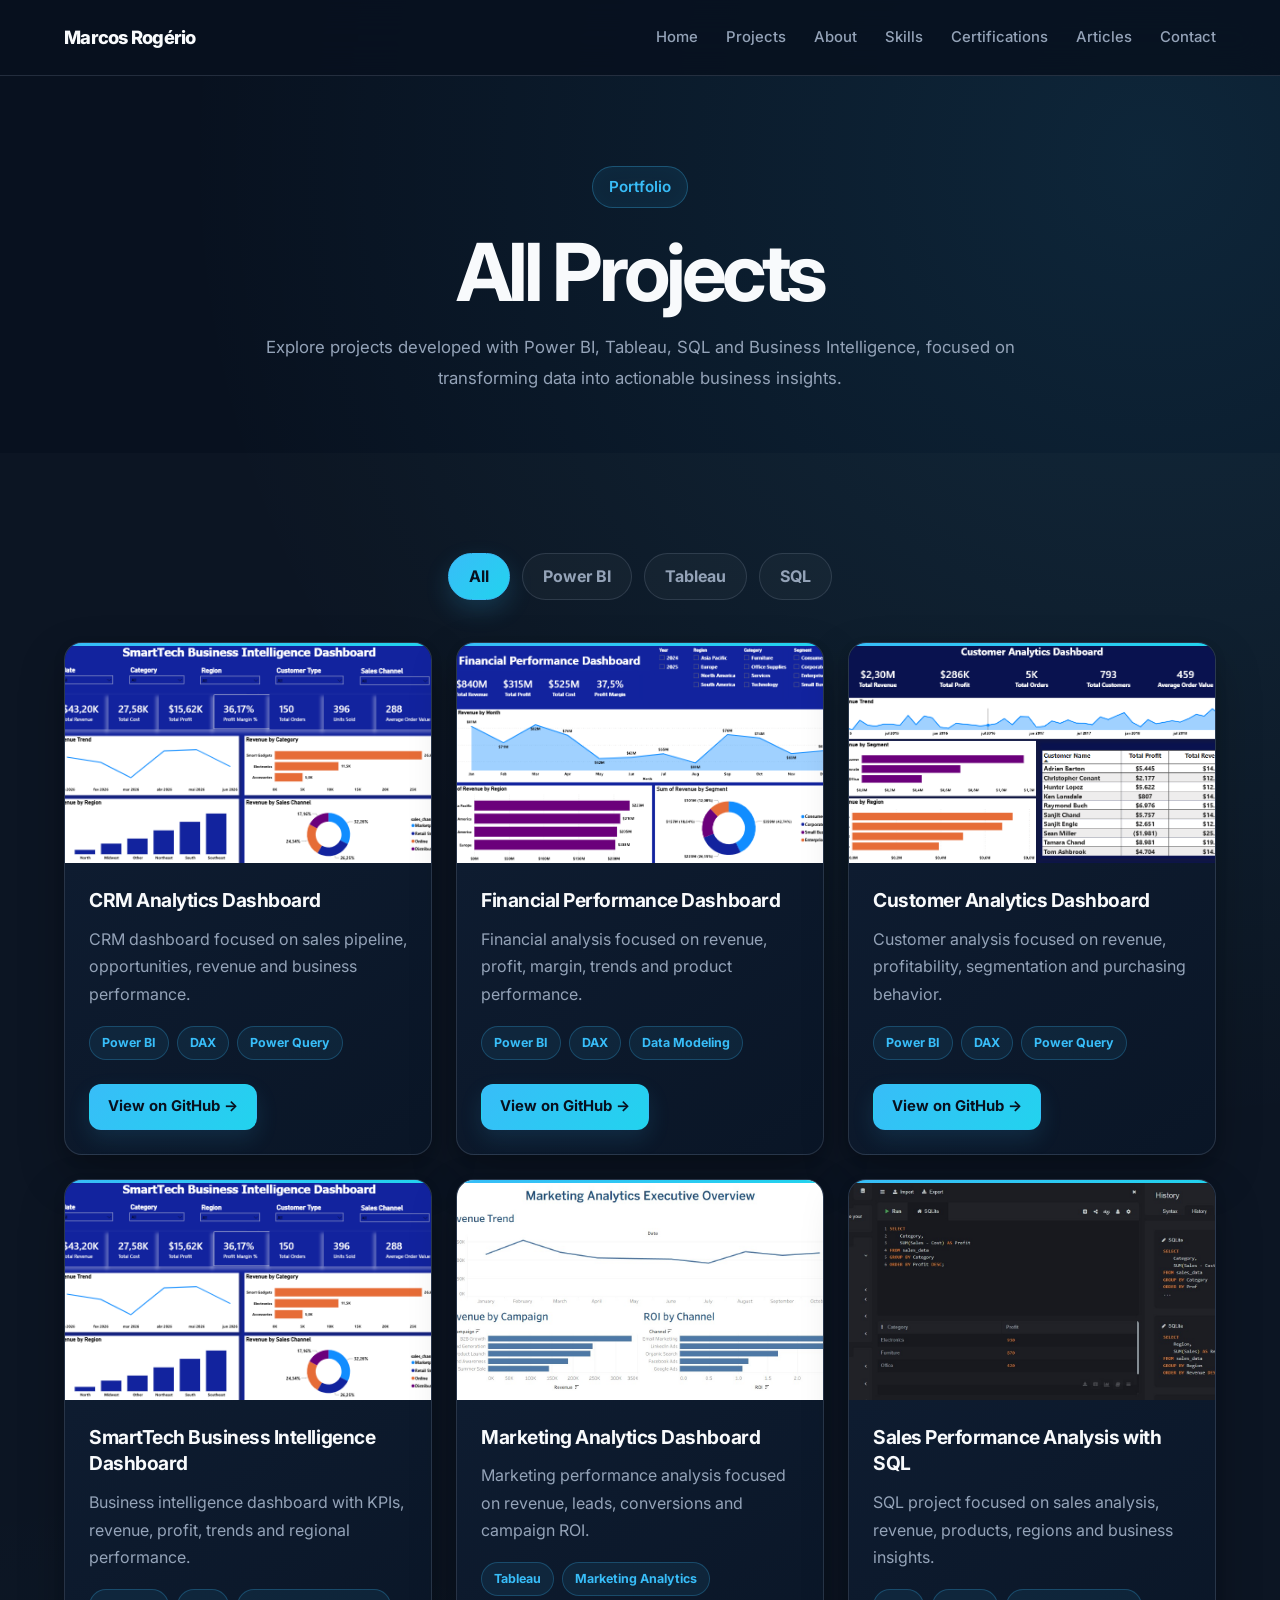
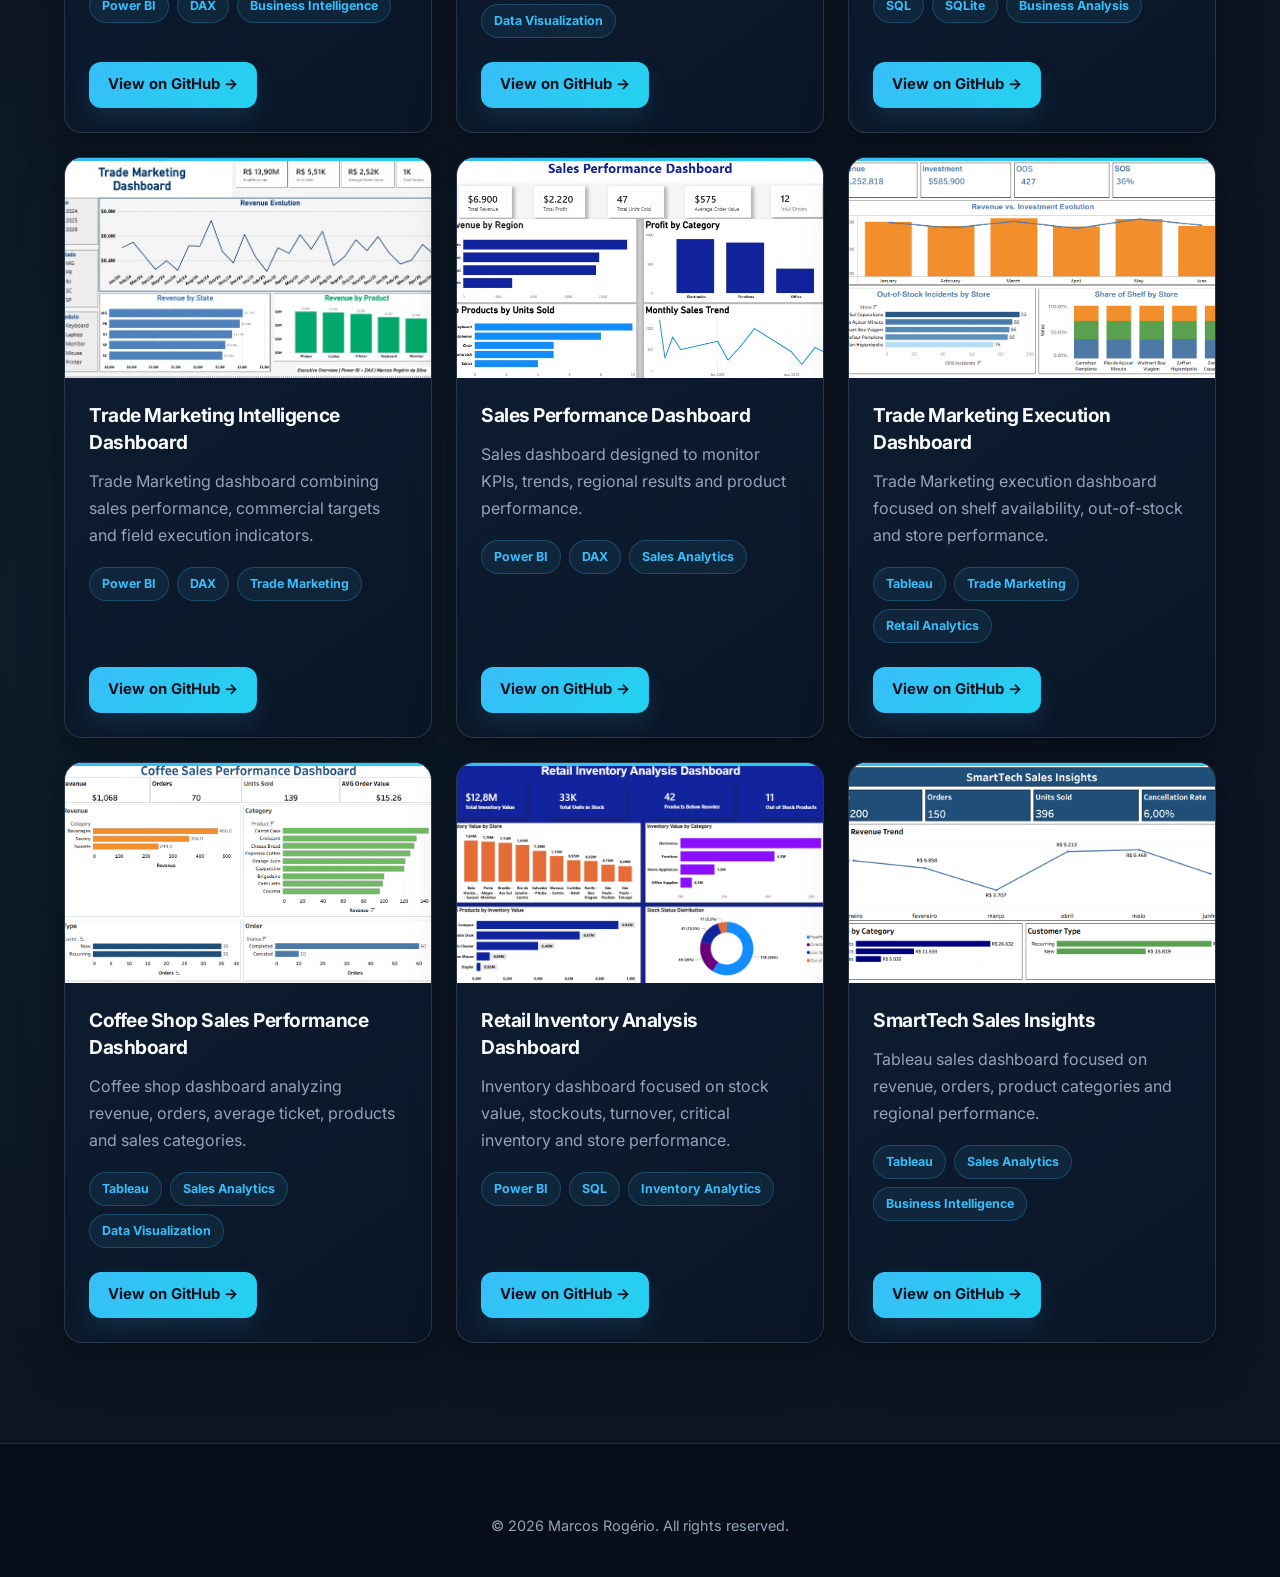
==== projects.html @ d287474d "Finalize portfolio version 1.0" ====
<!doctype html>
<html lang="en">
  <head>
    <meta charset="UTF-8" />

    <meta name="viewport" content="width=device-width, initial-scale=1.0" />

    <meta
      name="description"
      content="Explore Marcos Rogério's portfolio projects in Power BI, Tableau, SQL and Business Intelligence."
    />

    <title>Projects | Marcos Rogério</title>

    <link rel="stylesheet" href="assets/css/style.css" />
  </head>

  <body>
    <!-- Header -->
    <header class="header">
      <div class="container navbar">
        <a href="index.html" class="logo">Marcos Rogério</a>

        <nav class="nav-menu">
          <a href="index.html">Home</a>
          <a href="projects.html">Projects</a>
          <a href="index.html#about">About</a>
          <a href="index.html#skills">Skills</a>
          <a href="index.html#certifications">Certifications</a>
          <a href="index.html#articles">Articles</a>
          <a href="index.html#contact">Contact</a>
        </nav>
      </div>
    </header>

    <main>
      <!-- Projects Hero -->
      <section class="section projects-page-hero">
        <div class="container">
          <span class="hero-tag">Portfolio</span>

          <h1>All Projects</h1>

          <p>
            Explore projects developed with Power BI, Tableau, SQL and Business
            Intelligence, focused on transforming data into actionable business
            insights.
          </p>
        </div>
      </section>

      <!-- Projects Section -->
      <section class="section">
        <div class="container">
          <div class="project-filters">
            <button class="filter-button active" data-filter="all">All</button>

            <button class="filter-button" data-filter="Power BI">
              Power BI
            </button>

            <button class="filter-button" data-filter="Tableau">Tableau</button>

            <button class="filter-button" data-filter="SQL">SQL</button>
          </div>

          <div class="projects-grid" id="all-projects"></div>
        </div>
      </section>
    </main>

    <!-- Footer -->
    <footer class="footer">
      <div class="container">
        <p>© 2026 Marcos Rogério. All rights reserved.</p>
      </div>
    </footer>

    <script src="assets/js/projects.js"></script>
    <script src="assets/js/all-projects.js"></script>
  </body>
</html>
---- assets/css/style.css ----
/* ==================================================
   GOOGLE FONT
================================================== */

@import url("https://fonts.googleapis.com/css2?family=Inter:wght@400;500;600;700;800&display=swap");

/* ==================================================
   VARIABLES
================================================== */

:root {
  --background: #08111f;
  --background-soft: #0b1728;
  --background-light: #0d1a2d;
  --card-background: #101f35;

  --primary: #38bdf8;
  --primary-dark: #0284c7;
  --secondary: #22d3ee;
  --substack: #ff6719;

  --text-primary: #f8fafc;
  --text-secondary: #94a3b8;
  --text-muted: #64748b;

  --border: rgba(148, 163, 184, 0.2);
  --border-highlight: rgba(56, 189, 248, 0.55);

  --shadow: 0 20px 45px rgba(0, 0, 0, 0.25), 0 4px 12px rgba(0, 0, 0, 0.12);

  --shadow-hover:
    0 28px 60px rgba(0, 0, 0, 0.34), 0 0 30px rgba(56, 189, 248, 0.08);

  --container-width: 1180px;
  --project-container-width: 1280px;
  --header-height: 76px;

  --radius-small: 8px;
  --radius-medium: 12px;
  --radius-large: 18px;
  --radius-extra-large: 24px;

  --transition-fast: 0.2s ease;
  --transition-normal: 0.3s ease;
  --transition-slow: 0.45s ease;
}

/* ==================================================
   RESET
================================================== */

* {
  margin: 0;
  padding: 0;
  box-sizing: border-box;
}

html {
  scroll-behavior: smooth;
  scroll-padding-top: var(--header-height);
}

body {
  min-height: 100vh;

  color: var(--text-primary);

  background:
    radial-gradient(
      circle at 90% 5%,
      rgba(56, 189, 248, 0.12),
      transparent 30%
    ),
    radial-gradient(
      circle at 10% 70%,
      rgba(34, 211, 238, 0.04),
      transparent 30%
    ),
    var(--background);

  font-family: "Inter", sans-serif;
  line-height: 1.6;

  overflow-x: hidden;
}

img {
  display: block;
  max-width: 100%;
}

a {
  color: inherit;
  text-decoration: none;
}

ul {
  list-style: none;
}

button,
input,
textarea {
  font: inherit;
}

button {
  border: 0;
}

::selection {
  color: #04111f;
  background: var(--primary);
}

/* ==================================================
   ACCESSIBILITY
================================================== */

a:focus-visible,
button:focus-visible {
  outline: 3px solid var(--primary);
  outline-offset: 4px;
}

/* ==================================================
   GENERAL
================================================== */

.container {
  width: min(90%, var(--container-width));
  margin: 0 auto;
}

.section {
  position: relative;
  padding: 100px 0;
}

.section:nth-of-type(even) {
  background: rgba(255, 255, 255, 0.015);
}

.section h2 {
  margin-bottom: 18px;

  font-size: clamp(2rem, 4vw, 2.8rem);
  letter-spacing: -0.035em;
  line-height: 1.2;
}

.section > .container > p {
  max-width: 760px;

  color: var(--text-secondary);

  font-size: 1.05rem;
}

.section h2::after {
  display: block;

  width: 70px;
  height: 4px;

  margin-top: 14px;

  border-radius: 999px;

  background: linear-gradient(90deg, var(--primary), var(--secondary));

  content: "";
}

.hero h2::after,
.project-detail-section h2::after,
.project-information-card h2::after,
.project-next-step h2::after {
  display: none;
}

/* ==================================================
   HEADER
================================================== */

.header {
  position: fixed;
  z-index: 1000;
  top: 0;
  right: 0;
  left: 0;

  height: var(--header-height);

  border-bottom: 1px solid var(--border);

  background: rgba(8, 17, 31, 0.86);

  backdrop-filter: blur(18px);
  -webkit-backdrop-filter: blur(18px);

  transition:
    border-color var(--transition-normal),
    background var(--transition-normal);
}

.navbar {
  display: flex;
  align-items: center;
  justify-content: space-between;

  height: 100%;
}

.logo {
  font-size: 1.15rem;
  font-weight: 800;
  letter-spacing: -0.04em;

  transition:
    color var(--transition-normal),
    transform var(--transition-normal);
}

.logo:hover {
  color: var(--primary);
  transform: translateY(-1px);
}

.nav-menu {
  display: flex;
  align-items: center;
  gap: 28px;
}

.nav-menu a {
  position: relative;

  color: var(--text-secondary);

  font-size: 0.93rem;
  font-weight: 500;

  transition: color var(--transition-normal);
}

.nav-menu a:hover {
  color: var(--text-primary);
}

.nav-menu a::after {
  position: absolute;
  right: 0;
  bottom: -8px;
  left: 0;

  width: 0;
  height: 2px;

  margin: auto;

  border-radius: 999px;

  background: linear-gradient(90deg, var(--primary), var(--secondary));

  content: "";

  transition: width var(--transition-normal);
}

.nav-menu a:hover::after {
  width: 100%;
}

/* ==================================================
   HERO
================================================== */

.hero {
  display: flex;
  align-items: center;

  min-height: 100vh;

  padding-top: calc(var(--header-height) + 60px);
}

.hero::before {
  position: absolute;
  top: 18%;
  left: 50%;

  width: 600px;
  height: 600px;

  border-radius: 50%;

  background: rgba(56, 189, 248, 0.035);

  content: "";

  filter: blur(80px);
  pointer-events: none;
  transform: translateX(-50%);
}

.hero-content {
  position: relative;
  z-index: 1;

  max-width: 900px;

  text-align: center;

  animation: hero-entry 0.8s ease both;
}

.hero-tag {
  display: inline-flex;
  align-items: center;
  justify-content: center;

  margin-bottom: 22px;
  padding: 8px 16px;

  border: 1px solid rgba(56, 189, 248, 0.3);
  border-radius: 999px;

  color: var(--primary);
  background: rgba(56, 189, 248, 0.08);

  font-size: 0.95rem;
  font-weight: 600;

  box-shadow: inset 0 0 20px rgba(56, 189, 248, 0.03);
}

.hero h1 {
  margin-bottom: 18px;

  font-size: clamp(3rem, 8vw, 6rem);
  font-weight: 800;
  letter-spacing: -0.065em;
  line-height: 1;
}

.hero h2 {
  max-width: 900px;
  margin: 0 auto 22px;

  color: var(--text-secondary);

  font-size: clamp(1.35rem, 3vw, 2.2rem);
  font-weight: 600;
  line-height: 1.35;
}

.hero h2 span {
  color: var(--text-primary);

  background: linear-gradient(90deg, var(--primary), var(--secondary));
  background-clip: text;

  -webkit-background-clip: text;
  -webkit-text-fill-color: transparent;
}

.hero p {
  max-width: 720px;
  margin: 0 auto;

  color: var(--text-secondary);

  font-size: 1.08rem;
}

.hero-buttons {
  display: flex;
  justify-content: center;
  gap: 16px;

  margin-top: 34px;
}

/* ==================================================
   BUTTONS
================================================== */

.btn-primary,
.btn-secondary,
.project-button {
  display: inline-flex;
  align-items: center;
  justify-content: center;

  min-height: 44px;

  border-radius: var(--radius-medium);

  font-size: 0.93rem;
  font-weight: 700;

  transition:
    color var(--transition-normal),
    background var(--transition-normal),
    border-color var(--transition-normal),
    box-shadow var(--transition-normal),
    transform var(--transition-normal);
}

.btn-primary,
.btn-secondary {
  min-width: 160px;
  padding: 14px 24px;
}

.btn-primary {
  border: 1px solid transparent;

  color: #04111f;

  background: linear-gradient(135deg, var(--primary), var(--secondary));

  box-shadow: 0 12px 30px rgba(56, 189, 248, 0.2);
}

.btn-primary:hover {
  transform: translateY(-3px);

  box-shadow:
    0 18px 40px rgba(56, 189, 248, 0.3),
    0 0 18px rgba(56, 189, 248, 0.08);
}

.btn-secondary {
  border: 1px solid var(--border);

  color: var(--text-primary);

  background: rgba(255, 255, 255, 0.03);
}

.btn-secondary:hover {
  border-color: var(--primary);

  color: var(--primary);

  background: rgba(56, 189, 248, 0.05);

  transform: translateY(-3px);
}

/* ==================================================
   ABOUT
================================================== */

#about .container {
  max-width: 950px;
}

#about p {
  max-width: 850px;
  margin-bottom: 18px;

  color: var(--text-secondary);

  font-size: 1.08rem;
  line-height: 1.8;
}

/* ==================================================
   GRIDS
================================================== */

.skills-grid,
.projects-grid,
.certifications-grid,
.articles-grid {
  display: grid;
  gap: 24px;

  margin-top: 42px;
}

.skills-grid {
  grid-template-columns: repeat(3, minmax(0, 1fr));
}

.projects-grid {
  grid-template-columns: repeat(3, minmax(0, 1fr));
}

.certifications-grid,
.articles-grid {
  grid-template-columns: repeat(2, minmax(0, 1fr));
}

/* ==================================================
   STANDARD CARDS
================================================== */

.skill-card,
.certification-card,
.article-card {
  position: relative;
  overflow: hidden;

  padding: 28px;

  border: 1px solid var(--border);
  border-radius: var(--radius-large);

  background: linear-gradient(
    145deg,
    rgba(16, 31, 53, 0.95),
    rgba(10, 22, 39, 0.95)
  );

  box-shadow: var(--shadow);

  transition:
    border-color var(--transition-normal),
    box-shadow var(--transition-normal),
    transform var(--transition-normal);
}

.skill-card::before,
.certification-card::before,
.article-card::before {
  position: absolute;
  top: 0;
  left: 0;

  width: 100%;
  height: 3px;

  background: linear-gradient(90deg, var(--primary), var(--secondary));

  content: "";
}

.skill-card:hover,
.certification-card:hover,
.article-card:hover {
  border-color: var(--border-highlight);

  box-shadow: var(--shadow-hover);

  transform: translateY(-7px);
}

.skill-card h3,
.certification-card h3,
.article-card h3 {
  margin-bottom: 12px;

  font-size: 1.2rem;
}

.skill-card p,
.certification-card p,
.article-card p {
  color: var(--text-secondary);

  line-height: 1.75;
}

/* ==================================================
   PROJECT CARDS
================================================== */

.project-card {
  position: relative;
  display: flex;
  overflow: hidden;
  flex-direction: column;

  min-width: 0;

  border: 1px solid var(--border);
  border-radius: var(--radius-large);

  background: linear-gradient(
    145deg,
    rgba(16, 31, 53, 0.98),
    rgba(10, 22, 39, 0.98)
  );

  box-shadow: var(--shadow);

  transition:
    border-color var(--transition-normal),
    box-shadow var(--transition-normal),
    transform var(--transition-normal);
}

.project-card::before {
  position: absolute;
  z-index: 2;
  top: 0;
  left: 0;

  width: 100%;
  height: 3px;

  background: linear-gradient(90deg, var(--primary), var(--secondary));

  content: "";
}

.project-card:hover {
  border-color: var(--border-highlight);

  box-shadow: var(--shadow-hover);

  transform: translateY(-8px);
}

.project-card[role="link"] {
  cursor: pointer;
}

.project-card[role="link"]:focus-visible {
  outline: 3px solid var(--primary);
  outline-offset: 5px;
}

.project-image {
  width: 100%;
  height: 220px;

  object-fit: cover;

  transition:
    filter var(--transition-slow),
    transform var(--transition-slow);
}

.project-card:hover .project-image {
  filter: brightness(1.05);
  transform: scale(1.025);
}

.project-content {
  display: flex;
  flex: 1;
  flex-direction: column;

  padding: 24px;
}

.project-content h3 {
  margin-bottom: 12px;

  font-size: 1.2rem;
  letter-spacing: -0.025em;
  line-height: 1.4;
}

.project-content > p {
  color: var(--text-secondary);

  line-height: 1.7;
}

.project-technologies {
  display: flex;
  flex-wrap: wrap;
  gap: 8px;

  margin-top: 18px;
  margin-bottom: 20px;
}

.project-tag {
  display: inline-flex;
  align-items: center;

  margin: 0;
  padding: 6px 12px;

  border: 1px solid rgba(56, 189, 248, 0.25);
  border-radius: 999px;

  color: var(--primary);
  background: rgba(56, 189, 248, 0.08);

  font-size: 0.78rem;
  font-weight: 700;

  transition:
    background var(--transition-fast),
    border-color var(--transition-fast),
    transform var(--transition-fast);
}

.project-tag:hover {
  border-color: rgba(56, 189, 248, 0.55);

  background: rgba(56, 189, 248, 0.13);

  transform: translateY(-1px);
}

.project-links {
  display: flex;
  flex-wrap: wrap;
  gap: 10px;

  margin-top: auto;
  padding-top: 4px;
}

.project-button {
  padding: 10px 18px;

  border: 1px solid transparent;

  color: #08111f;

  background: linear-gradient(135deg, var(--primary), var(--secondary));

  box-shadow: 0 9px 22px rgba(56, 189, 248, 0.13);
}

.project-button:hover {
  color: #08111f;

  box-shadow: 0 13px 28px rgba(56, 189, 248, 0.23);

  transform: translateY(-2px);
}

.project-button-substack {
  color: #ffffff;

  background: var(--substack);

  box-shadow: 0 9px 22px rgba(255, 103, 25, 0.15);
}

.project-button-substack:hover {
  color: #ffffff;

  box-shadow: 0 13px 28px rgba(255, 103, 25, 0.25);
}

/* ==================================================
   PROJECTS PAGE
================================================== */

.projects-page-hero {
  padding-top: calc(var(--header-height) + 90px);
  padding-bottom: 60px;

  text-align: center;
}

.projects-page-hero .container {
  max-width: 850px;
}

.projects-page-hero h1 {
  margin-bottom: 18px;

  font-size: clamp(2.8rem, 7vw, 5rem);
  letter-spacing: -0.055em;
  line-height: 1.05;
}

.projects-page-hero p {
  margin: 0 auto;

  color: var(--text-secondary);

  font-size: 1.05rem;
  line-height: 1.8;
}

.project-filters {
  display: flex;
  flex-wrap: wrap;
  justify-content: center;
  gap: 12px;

  margin-bottom: 42px;
}

.filter-button {
  padding: 10px 20px;

  border: 1px solid var(--border);
  border-radius: 999px;

  color: var(--text-secondary);

  background: rgba(255, 255, 255, 0.03);

  cursor: pointer;

  font-weight: 700;

  transition:
    color var(--transition-normal),
    background var(--transition-normal),
    border-color var(--transition-normal),
    box-shadow var(--transition-normal),
    transform var(--transition-normal);
}

.filter-button:hover {
  border-color: var(--primary);

  color: var(--primary);

  background: rgba(56, 189, 248, 0.08);

  transform: translateY(-2px);
}

.filter-button.active {
  border-color: var(--primary);

  color: #08111f;

  background: linear-gradient(135deg, var(--primary), var(--secondary));

  box-shadow: 0 10px 25px rgba(56, 189, 248, 0.18);
}

/* ==================================================
   PROJECT DETAIL PAGE
================================================== */

.project-detail-page {
  padding-top: calc(var(--header-height) + 70px);
}

.project-detail-page .container {
  width: min(92%, var(--project-container-width));
}

.back-link {
  display: inline-flex;
  align-items: center;

  margin-bottom: 38px;

  color: var(--text-secondary);

  font-size: 0.95rem;
  font-weight: 600;

  transition:
    color var(--transition-normal),
    transform var(--transition-normal);
}

.back-link:hover {
  color: var(--primary);
  transform: translateX(-5px);
}

.project-detail-header {
  display: flex;
  justify-content: space-between;
  gap: 40px;

  max-width: 1180px;
  margin-bottom: 54px;
}

.project-detail-heading {
  max-width: 1100px;

  animation: content-entry 0.65s ease both;
}

.project-detail-heading h1 {
  max-width: 1150px;

  margin: 18px 0 20px;

  font-size: clamp(2.8rem, 6vw, 5.4rem);
  letter-spacing: -0.055em;
  line-height: 1.02;

  text-wrap: balance;
}

.project-detail-heading > p {
  max-width: 850px;

  color: var(--text-secondary);

  font-size: 1.12rem;
  line-height: 1.8;
}

.project-detail-actions {
  display: flex;
  flex-wrap: wrap;
  gap: 12px;

  margin-top: 30px;
}

.project-detail-showcase {
  position: relative;
  overflow: hidden;

  width: 100%;

  padding: 34px;

  border: 1px solid var(--border);
  border-radius: var(--radius-extra-large);

  background:
    radial-gradient(
      circle at top right,
      rgba(56, 189, 248, 0.14),
      transparent 38%
    ),
    linear-gradient(145deg, rgba(16, 31, 53, 0.98), rgba(8, 17, 31, 0.98));

  box-shadow: var(--shadow);

  animation: content-entry 0.75s 0.08s ease both;
}

.project-detail-showcase::before {
  position: absolute;
  top: 0;
  left: 0;

  width: 100%;
  height: 4px;

  background: linear-gradient(90deg, var(--primary), var(--secondary));

  content: "";
}

.project-detail-image {
  width: 100%;

  border-radius: var(--radius-medium);

  object-fit: contain;

  transition:
    filter var(--transition-slow),
    transform var(--transition-slow);
}

.project-detail-showcase:hover .project-detail-image {
  filter: brightness(1.03);
  transform: scale(1.008);
}

.project-detail-layout {
  display: grid;
  grid-template-columns: minmax(0, 1fr) 370px;
  align-items: start;
  gap: 36px;

  margin-top: 58px;
}

.project-detail-main {
  display: grid;
  gap: 30px;
}

.project-detail-section,
.project-information-card {
  padding: 36px;

  border: 1px solid var(--border);
  border-radius: 20px;

  background: linear-gradient(
    145deg,
    rgba(16, 31, 53, 0.96),
    rgba(10, 22, 39, 0.96)
  );

  box-shadow: var(--shadow);

  transition:
    border-color var(--transition-normal),
    box-shadow var(--transition-normal),
    transform var(--transition-normal);
}

.project-detail-section:hover,
.project-information-card:hover {
  border-color: rgba(56, 189, 248, 0.34);

  box-shadow: var(--shadow-hover);

  transform: translateY(-3px);
}

.project-detail-section h2,
.project-information-card h2 {
  margin: 8px 0 18px;

  font-size: clamp(1.55rem, 3vw, 2rem);
  letter-spacing: -0.025em;
  line-height: 1.2;
}

.project-detail-section p {
  margin-bottom: 16px;

  color: var(--text-secondary);

  font-size: 1rem;
  line-height: 1.8;
}

.project-section-label {
  display: inline-block;

  color: var(--primary);

  font-size: 0.75rem;
  font-weight: 800;
  letter-spacing: 0.12em;
  text-transform: uppercase;
}

.project-objectives {
  display: grid;
  gap: 14px;
}

.project-objectives li {
  position: relative;

  padding-left: 28px;

  color: var(--text-secondary);

  line-height: 1.7;
}

.project-objectives li::before {
  position: absolute;
  top: 2px;
  left: 0;

  color: var(--primary);

  content: "✓";

  font-size: 1rem;
  font-weight: 800;
}

.project-detail-technologies {
  margin-top: 24px;
  margin-bottom: 0;
}

.project-information-card {
  position: sticky;
  top: calc(var(--header-height) + 24px);
}

.project-information-list {
  display: grid;

  margin-top: 24px;
}

.project-information-item {
  display: flex;
  align-items: center;
  justify-content: space-between;
  gap: 18px;

  padding: 16px 0;

  border-bottom: 1px solid var(--border);
}

.project-information-item:first-child {
  border-top: 1px solid var(--border);
}

.project-information-item span {
  color: var(--text-secondary);

  font-size: 0.9rem;
}

.project-information-item strong {
  color: var(--text-primary);

  font-size: 0.92rem;
  text-align: right;
}

.project-information-link {
  color: var(--primary);

  font-size: 0.92rem;
  font-weight: 700;

  transition: color var(--transition-normal);
}

.project-information-link:hover {
  color: var(--secondary);
}

.project-sidebar-technologies {
  margin-top: 28px;
}

.project-sidebar-technologies > span {
  display: block;

  margin-bottom: 14px;

  color: var(--text-secondary);

  font-size: 0.85rem;
  font-weight: 700;
}

.project-sidebar-technologies .project-technologies {
  margin: 0;
}

.project-sidebar-actions {
  display: grid;
  gap: 10px;

  margin-top: 28px;
}

.project-sidebar-actions .project-button {
  width: 100%;

  text-align: center;
}

.project-next-step {
  display: flex;
  align-items: center;
  justify-content: space-between;
  gap: 30px;

  min-height: 230px;

  margin-top: 58px;
  padding: 48px;

  border: 1px solid rgba(56, 189, 248, 0.32);
  border-radius: 20px;

  background:
    radial-gradient(
      circle at top right,
      rgba(56, 189, 248, 0.2),
      transparent 44%
    ),
    linear-gradient(145deg, rgba(16, 31, 53, 0.98), rgba(8, 17, 31, 0.98));

  box-shadow: var(--shadow);
}

.project-next-step-content {
  max-width: 730px;
}

.project-next-step h2 {
  margin: 10px 0 14px;

  font-size: clamp(2rem, 5vw, 3.4rem);
  letter-spacing: -0.04em;
}

.project-next-step p {
  max-width: 650px;

  color: var(--text-secondary);

  font-size: 1.05rem;
  line-height: 1.7;
}

.project-next-step .btn-primary {
  flex-shrink: 0;
}

/* ==================================================
   PROJECT NOT FOUND
================================================== */

.project-not-found {
  max-width: 720px;

  margin: 90px auto;

  text-align: center;
}

.project-not-found h1 {
  margin: 20px 0;

  font-size: clamp(2.5rem, 7vw, 4.5rem);
}

.project-not-found p {
  margin-bottom: 30px;

  color: var(--text-secondary);
}

/* ==================================================
   CONTACT
================================================== */

#contact {
  text-align: center;
}

#contact h2::after {
  margin-right: auto;
  margin-left: auto;
}

#contact .container > p {
  margin: 0 auto;
}

.contact-links {
  display: flex;
  flex-wrap: wrap;
  justify-content: center;
  gap: 16px;

  margin-top: 34px;
}

.contact-links a {
  padding: 12px 22px;

  border: 1px solid var(--border);
  border-radius: var(--radius-medium);

  color: var(--text-secondary);

  background: rgba(255, 255, 255, 0.03);

  font-weight: 600;

  transition:
    color var(--transition-normal),
    background var(--transition-normal),
    border-color var(--transition-normal),
    box-shadow var(--transition-normal),
    transform var(--transition-normal);
}

.contact-links a:hover {
  border-color: var(--primary);

  color: var(--primary);

  background: rgba(56, 189, 248, 0.05);

  box-shadow: 0 12px 24px rgba(0, 0, 0, 0.16);

  transform: translateY(-3px);
}

/* ==================================================
   FOOTER
================================================== */

.footer {
  padding: 28px 0;

  border-top: 1px solid var(--border);

  color: var(--text-secondary);

  background: rgba(0, 0, 0, 0.15);

  text-align: center;
  font-size: 0.9rem;
}

/* ==================================================
   ANIMATIONS
================================================== */

@keyframes hero-entry {
  from {
    opacity: 0;
    transform: translateY(22px);
  }

  to {
    opacity: 1;
    transform: translateY(0);
  }
}

@keyframes content-entry {
  from {
    opacity: 0;
    transform: translateY(18px);
  }

  to {
    opacity: 1;
    transform: translateY(0);
  }
}

/* ==================================================
   SCROLLBAR
================================================== */

::-webkit-scrollbar {
  width: 10px;
}

::-webkit-scrollbar-track {
  background: var(--background);
}

::-webkit-scrollbar-thumb {
  border: 2px solid var(--background);
  border-radius: 999px;

  background: #24364e;
}

::-webkit-scrollbar-thumb:hover {
  background: var(--primary-dark);
}

/* ==================================================
   RESPONSIVE — TABLET
================================================== */

@media (max-width: 950px) {
  .nav-menu {
    gap: 16px;
  }

  .nav-menu a {
    font-size: 0.82rem;
  }

  .skills-grid,
  .projects-grid {
    grid-template-columns: repeat(2, minmax(0, 1fr));
  }

  .project-detail-layout {
    grid-template-columns: 1fr;
  }

  .project-information-card {
    position: static;
  }
}

/* ==================================================
   RESPONSIVE — MOBILE
================================================== */

@media (max-width: 760px) {
  :root {
    --header-height: 68px;
  }

  .section {
    padding: 78px 0;
  }

  .navbar {
    justify-content: center;
  }

  .logo {
    text-align: center;
  }

  .nav-menu {
    display: none;
  }

  .hero {
    min-height: auto;

    padding-top: 150px;
    padding-bottom: 100px;
  }

  .hero-buttons {
    flex-direction: column;
    align-items: center;
  }

  .btn-primary,
  .btn-secondary {
    width: min(100%, 320px);
  }

  .skills-grid,
  .projects-grid,
  .certifications-grid,
  .articles-grid {
    grid-template-columns: 1fr;
  }

  .projects-page-hero {
    padding-top: calc(var(--header-height) + 70px);
  }

  .project-detail-page {
    padding-top: calc(var(--header-height) + 50px);
  }

  .project-detail-heading h1 {
    font-size: 2.75rem;
  }

  .project-detail-showcase {
    padding: 14px;

    border-radius: var(--radius-large);
  }

  .project-detail-layout {
    margin-top: 38px;
  }

  .project-detail-section,
  .project-information-card {
    padding: 26px;
  }

  .project-detail-actions {
    flex-direction: column;
  }

  .project-detail-actions .project-button {
    width: 100%;
  }

  .project-next-step {
    align-items: stretch;
    flex-direction: column;

    min-height: auto;

    padding: 30px;
  }

  .project-next-step .btn-primary {
    width: 100%;
  }
}

/* ==================================================
   RESPONSIVE — SMALL MOBILE
================================================== */

@media (max-width: 480px) {
  .container,
  .project-detail-page .container {
    width: min(92%, var(--project-container-width));
  }

  .hero h1 {
    font-size: 3rem;
  }

  .hero h2 {
    font-size: 1.25rem;
  }

  .hero p {
    font-size: 1rem;
  }

  .skill-card,
  .certification-card,
  .article-card {
    padding: 22px;
  }

  .project-content {
    padding: 22px;
  }

  .project-image {
    height: 200px;
  }

  .project-filters {
    align-items: stretch;
    flex-direction: column;
  }

  .filter-button {
    width: 100%;
  }

  .project-detail-heading h1 {
    font-size: 2.2rem;
  }

  .project-detail-heading > p {
    font-size: 1rem;
  }

  .project-detail-section,
  .project-information-card {
    padding: 22px;
  }

  .project-information-item {
    align-items: flex-start;
    flex-direction: column;
    gap: 5px;
  }

  .project-information-item strong {
    text-align: left;
  }

  .project-next-step h2 {
    font-size: 2rem;
  }

  .contact-links {
    flex-direction: column;
  }

  .contact-links a {
    width: 100%;
  }
}
/* ==================================================
   VIEW ALL PROJECTS
================================================== */

.projects-page-link {
  display: flex;
  justify-content: center;

  margin-top: 42px;
}

.projects-page-link .btn-secondary {
  min-width: 210px;
}

@media (max-width: 480px) {
  .projects-page-link .btn-secondary {
    width: 100%;
  }
}

/* ==================================================
   REDUCED MOTION
================================================== */

@media (prefers-reduced-motion: reduce) {
  html {
    scroll-behavior: auto;
  }

  *,
  *::before,
  *::after {
    animation-duration: 0.01ms !important;
    animation-iteration-count: 1 !important;
    scroll-behavior: auto !important;
    transition-duration: 0.01ms !important;
  }
}
/* =========================================================
   TECHNICAL WRITING — SUBSTACK
========================================================= */

#articles {
  position: relative;
  overflow: hidden;
}

#articles .container > h2,
#articles .container > p {
  text-align: center;
}

#articles .container > p {
  max-width: 760px;
  margin: 0 auto 48px;
  color: var(--text-secondary);
  line-height: 1.8;
}

.technical-writing-card {
  position: relative;
  max-width: 900px;
  margin: 0 auto;
  padding: 56px 48px;
  text-align: center;

  background: linear-gradient(
    135deg,
    rgba(255, 103, 25, 0.08),
    rgba(255, 255, 255, 0.02)
  );

  border: 1px solid rgba(255, 103, 25, 0.22);
  border-radius: 24px;

  box-shadow:
    0 24px 60px rgba(0, 0, 0, 0.18),
    inset 0 1px 0 rgba(255, 255, 255, 0.05);

  transition:
    transform 0.35s ease,
    border-color 0.35s ease,
    box-shadow 0.35s ease;
}

.technical-writing-card::before {
  content: "";
  position: absolute;
  top: -100px;
  right: -100px;
  width: 240px;
  height: 240px;

  background: rgba(255, 103, 25, 0.12);
  filter: blur(70px);
  border-radius: 50%;

  pointer-events: none;
}

.technical-writing-card:hover {
  transform: translateY(-6px);
  border-color: rgba(255, 103, 25, 0.45);

  box-shadow:
    0 30px 75px rgba(0, 0, 0, 0.24),
    0 0 40px rgba(255, 103, 25, 0.08);
}

.technical-writing-icon {
  display: flex;
  align-items: center;
  justify-content: center;

  width: 72px;
  height: 72px;
  margin: 0 auto 24px;

  font-size: 32px;

  background: rgba(255, 103, 25, 0.12);
  border: 1px solid rgba(255, 103, 25, 0.24);
  border-radius: 20px;

  box-shadow: 0 12px 30px rgba(255, 103, 25, 0.12);
}

.technical-writing-card h3 {
  margin-bottom: 18px;

  font-size: clamp(1.5rem, 3vw, 2rem);
  line-height: 1.25;
}

.technical-writing-card > p {
  max-width: 680px;
  margin: 0 auto 32px;

  color: var(--text-secondary);
  line-height: 1.8;
}

.substack-button {
  display: inline-flex;
  align-items: center;
  justify-content: center;
  gap: 10px;

  padding: 15px 26px;

  color: #ffffff;
  background: #ff6719;

  border: 1px solid #ff6719;
  border-radius: 12px;

  font-size: 0.98rem;
  font-weight: 700;
  text-decoration: none;

  box-shadow: 0 12px 30px rgba(255, 103, 25, 0.25);

  transition:
    transform 0.25s ease,
    background-color 0.25s ease,
    border-color 0.25s ease,
    box-shadow 0.25s ease;
}

.substack-button:hover {
  color: #ffffff;
  background: #e9570f;
  border-color: #e9570f;

  transform: translateY(-3px);

  box-shadow:
    0 16px 36px rgba(255, 103, 25, 0.34),
    0 0 24px rgba(255, 103, 25, 0.12);
}

.substack-button:focus-visible {
  outline: 3px solid rgba(255, 103, 25, 0.35);
  outline-offset: 4px;
}

/* Responsive */

@media (max-width: 768px) {
  #articles .container > p {
    margin-bottom: 36px;
  }

  .technical-writing-card {
    padding: 42px 24px;
    border-radius: 20px;
  }

  .technical-writing-icon {
    width: 64px;
    height: 64px;
    font-size: 28px;
  }

  .substack-button {
    width: 100%;
    padding: 15px 18px;
  }
}

@media (max-width: 480px) {
  .technical-writing-card {
    padding: 36px 20px;
  }

  .technical-writing-card h3 {
    font-size: 1.4rem;
  }
}
.technical-writing-card {
  max-width: 760px;
}
.technical-writing-icon {
  width: 84px;
  height: 84px;
  font-size: 38px;
}
/* Remove the decorative line only from Technical Writing */
#articles h2::before,
#articles h2::after {
  display: none;
  content: none;
}
/* =========================================================
   HERO GREETING — WAVING HAND
========================================================= */

.hero-greeting {
  display: inline-flex;
  align-items: center;
  justify-content: center;
  gap: 8px;

  padding: 9px 16px;

  color: var(--accent);
  background: rgba(14, 165, 233, 0.08);

  border: 1px solid rgba(14, 165, 233, 0.45);
  border-radius: 999px;

  font-size: 0.95rem;
  font-weight: 600;
  line-height: 1;
}

.waving-hand {
  display: inline-flex;
  width: 22px;
  height: 22px;

  transform-origin: 70% 80%;
  animation: wave-hand 2.4s ease-in-out infinite;
}

.waving-hand svg {
  display: block;
  width: 100%;
  height: 100%;
}

@keyframes wave-hand {
  0%,
  60%,
  100% {
    transform: rotate(0deg);
  }

  10% {
    transform: rotate(16deg);
  }

  20% {
    transform: rotate(-10deg);
  }

  30% {
    transform: rotate(14deg);
  }

  40% {
    transform: rotate(-6deg);
  }

  50% {
    transform: rotate(8deg);
  }
}

@media (prefers-reduced-motion: reduce) {
  .waving-hand {
    animation: none;
  }
}
/* =========================================================
   CONTACT — PREMIUM PLATFORM CARDS
========================================================= */

#contact {
  position: relative;
}

#contact .container > h2,
.contact-intro {
  text-align: center;
}

.contact-intro {
  max-width: 1100;
  margin: 0 auto 46px;
  color: var(--text-secondary);
  line-height: 1.8;
}

.contact-grid {
  display: grid;
  grid-template-columns: repeat(4, minmax(0, 1fr));
  gap: 22px;
}

.contact-card {
  position: relative;
  display: flex;
  flex-direction: column;
  min-height: 290px;
  padding: 30px 26px;

  color: var(--text-primary);
  text-decoration: none;

  background: linear-gradient(
    145deg,
    rgba(255, 255, 255, 0.045),
    rgba(255, 255, 255, 0.015)
  );

  border: 1px solid rgba(148, 163, 184, 0.2);
  border-radius: 20px;

  box-shadow:
    0 18px 45px rgba(0, 0, 0, 0.14),
    inset 0 1px 0 rgba(255, 255, 255, 0.04);

  overflow: hidden;

  transition:
    transform 0.3s ease,
    border-color 0.3s ease,
    box-shadow 0.3s ease;
}

.contact-card::before {
  content: "";
  position: absolute;
  top: -80px;
  right: -80px;

  width: 180px;
  height: 180px;

  background: rgba(56, 189, 248, 0.08);
  border-radius: 50%;
  filter: blur(55px);

  pointer-events: none;
}

.contact-card:hover {
  transform: translateY(-7px);
  border-color: rgba(56, 189, 248, 0.45);

  box-shadow:
    0 26px 60px rgba(0, 0, 0, 0.22),
    0 0 32px rgba(56, 189, 248, 0.08);
}

.contact-icon {
  display: flex;
  align-items: center;
  justify-content: center;

  width: 58px;
  height: 58px;
  margin-bottom: 24px;

  border-radius: 16px;

  background: rgba(56, 189, 248, 0.09);
  border: 1px solid rgba(56, 189, 248, 0.2);

  transition:
    transform 0.3s ease,
    background-color 0.3s ease;
}

.contact-card:hover .contact-icon {
  transform: scale(1.08);
  background: rgba(56, 189, 248, 0.14);
}

.contact-icon svg {
  width: 29px;
  height: 29px;
}

.github-icon {
  color: #f8fafc;
}

.linkedin-icon {
  color: #0a66c2;
}

.tableau-icon {
  color: #4e79a7;
}

.substack-icon {
  color: #ff6719;
}

.contact-card h3 {
  margin-bottom: 14px;
  font-size: 1.25rem;
}

.contact-card p {
  margin-bottom: 26px;

  color: var(--text-secondary);
  font-size: 0.95rem;
  line-height: 1.7;
}

.contact-card span {
  margin-top: auto;

  color: var(--accent);
  font-size: 0.94rem;
  font-weight: 700;

  transition: transform 0.25s ease;
}

.contact-card:hover span {
  transform: translateX(4px);
}

/* Tablet */

@media (max-width: 1024px) {
  .contact-grid {
    grid-template-columns: repeat(2, minmax(0, 1fr));
  }
}

/* Mobile */

@media (max-width: 640px) {
  .contact-intro {
    margin-bottom: 34px;
  }

  .contact-grid {
    grid-template-columns: 1fr;
  }

  .contact-card {
    min-height: 250px;
    padding: 28px 24px;
  }
}
/* =========================================================
   FOOTER
========================================================= */

.footer {
  padding: 70px 0 40px;
  text-align: center;
}

.footer-divider {
  width: 120px;
  height: 2px;
  margin: 0 auto 34px;

  background: linear-gradient(90deg, transparent, var(--accent), transparent);

  opacity: 0.8;
}

.footer-copyright {
  margin-bottom: 12px;

  color: var(--text-primary);
  font-size: 1rem;
  font-weight: 600;
}

.footer-tech {
  margin-bottom: 16px;

  color: var(--text-secondary);
  font-size: 0.95rem;
}

.footer-tech strong {
  color: var(--text-primary);
}

.footer-author {
  color: var(--text-secondary);
  font-size: 0.95rem;
}

.footer-author span {
  color: var(--accent);
  font-weight: 700;
}
/* =========================================================
   CERTIFICATIONS
========================================================= */

.cert-provider {
  margin-bottom: 8px;

  color: var(--text-secondary);

  font-size: 1rem;
}

.cert-date {
  display: inline-block;

  font-size: 0.85rem;
  font-weight: 600;

  color: var(--accent);

  letter-spacing: 0.4px;

  text-transform: uppercase;
}
/* =========================================================
   CERTIFICATIONS
========================================================= */

.cert-provider {
  margin-bottom: 8px;

  color: var(--text-secondary);

  font-size: 1rem;
}

.cert-date {
  display: inline-block;

  font-size: 0.85rem;
  font-weight: 600;

  color: var(--accent);

  letter-spacing: 0.4px;

  text-transform: uppercase;
}
/* =========================================================
   CERTIFICATIONS
========================================================= */

.cert-provider {
  margin-bottom: 8px;

  color: var(--text-secondary);

  font-size: 1rem;
}

.cert-date {
  display: inline-block;

  font-size: 0.85rem;
  font-weight: 600;

  color: var(--accent);

  letter-spacing: 0.4px;

  text-transform: uppercase;
}
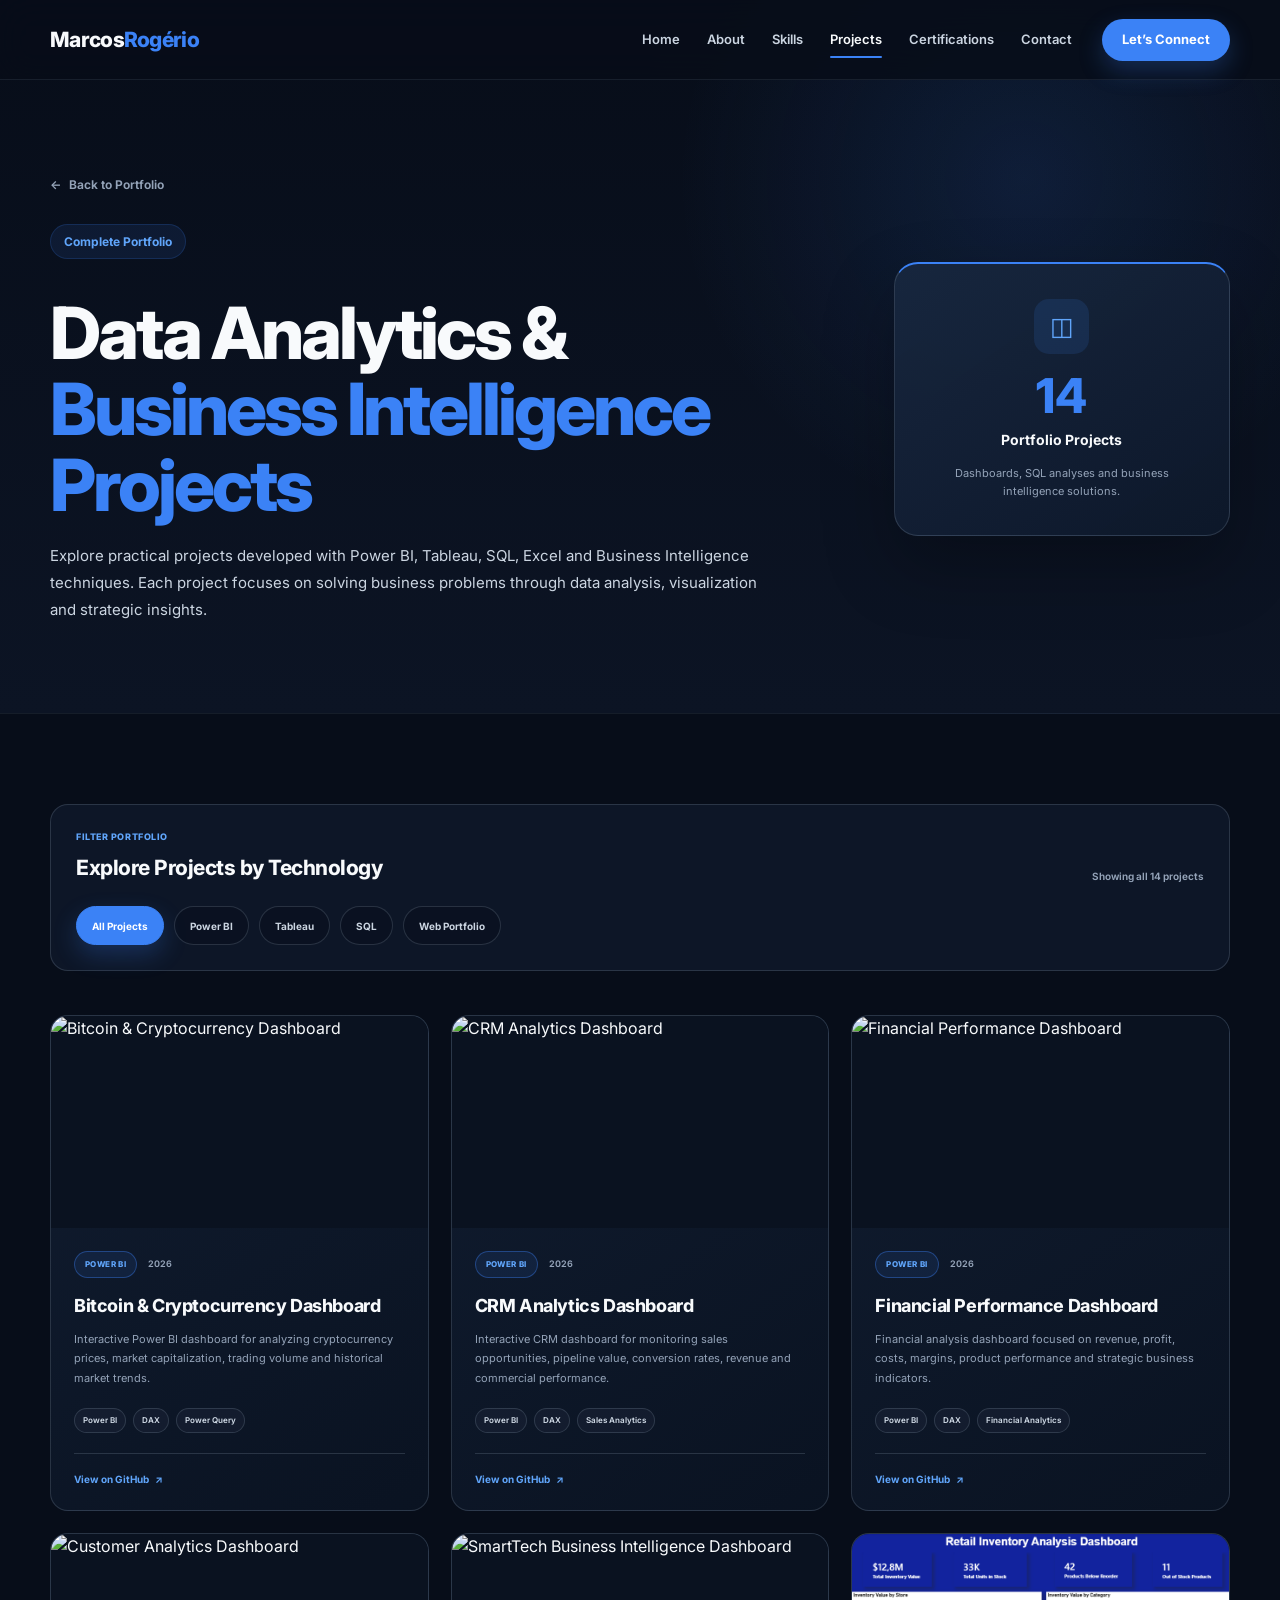
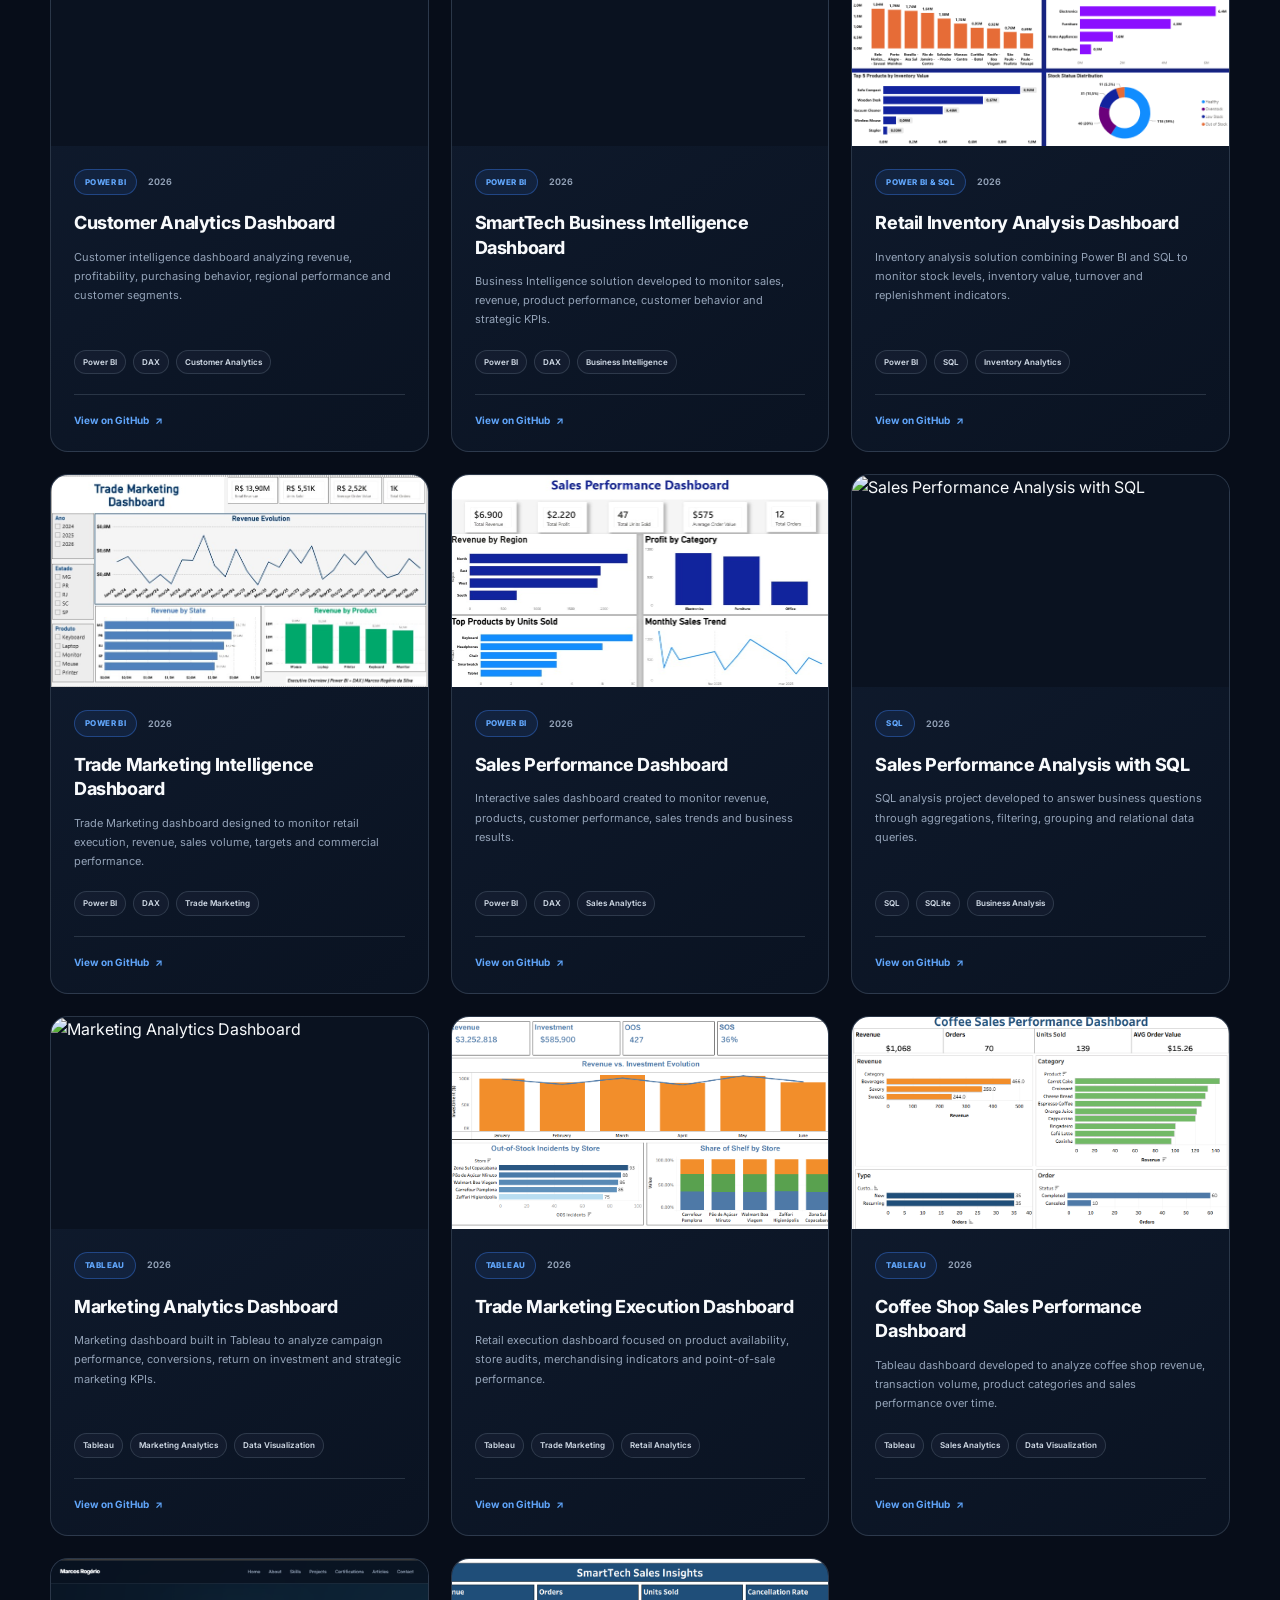
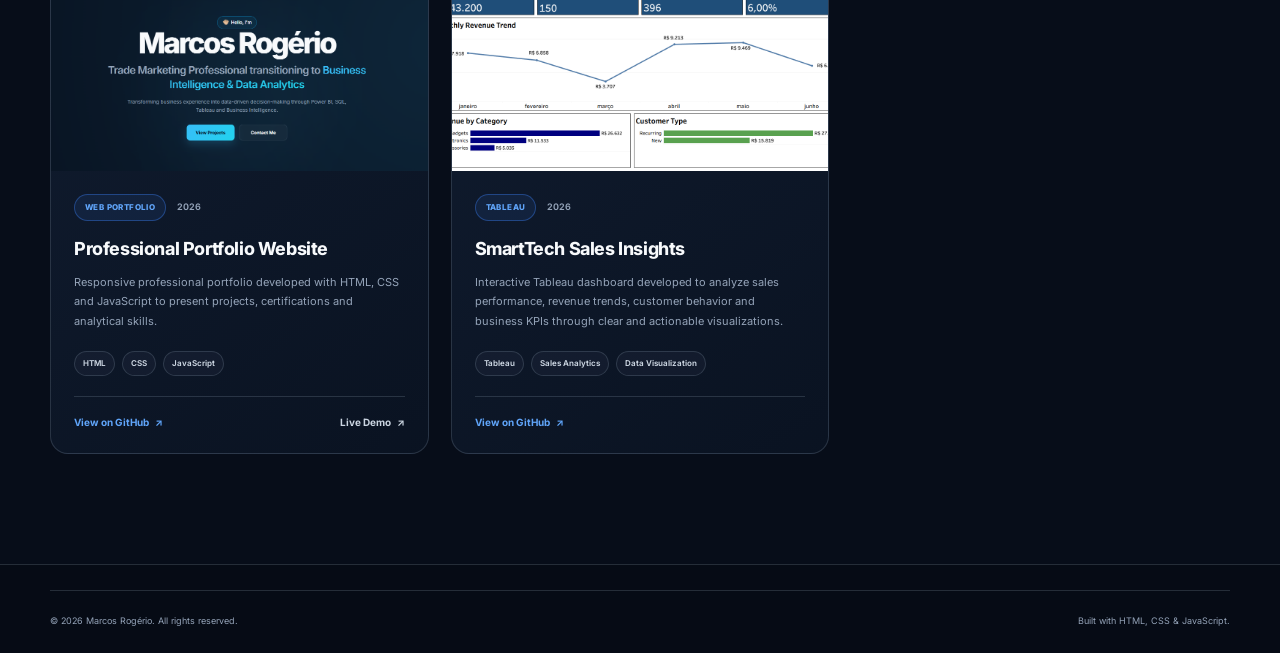
==== commit 61460a29: "Release Portfolio Website v1.0" ====
--- a/projects.html
+++ b/projects.html
@@ -1,4 +1,5 @@
 <!doctype html>
+
 <html lang="en">
   <head>
     <meta charset="UTF-8" />
@@ -7,76 +8,270 @@
 
     <meta
       name="description"
-      content="Explore Marcos Rogério's portfolio projects in Power BI, Tableau, SQL and Business Intelligence."
+      content="Data Analytics, Business Intelligence, Power BI, Tableau and SQL projects developed by Marcos Rogério."
     />
 
-    <title>Projects | Marcos Rogério</title>
+    <title>Projects | Marcos Rogério — Data Analytics</title>
+
+    <!-- Google Fonts -->
+
+    <link rel="preconnect" href="https://fonts.googleapis.com" />
+
+    <link rel="preconnect" href="https://fonts.gstatic.com" crossorigin />
+
+    <link
+      href="https://fonts.googleapis.com/css2?family=Inter:wght@400;500;600;700;800&display=swap"
+      rel="stylesheet"
+    />
+
+    <!-- CSS -->
 
     <link rel="stylesheet" href="assets/css/style.css" />
   </head>
 
-  <body>
-    <!-- Header -->
-    <header class="header">
+  <body class="projects-page">
+    <!-- ======================================================
+       HEADER
+  ======================================================= -->
+
+    <header class="header" id="header">
       <div class="container navbar">
-        <a href="index.html" class="logo">Marcos Rogério</a>
-
-        <nav class="nav-menu">
-          <a href="index.html">Home</a>
-          <a href="projects.html">Projects</a>
-          <a href="index.html#about">About</a>
-          <a href="index.html#skills">Skills</a>
-          <a href="index.html#certifications">Certifications</a>
-          <a href="index.html#articles">Articles</a>
-          <a href="index.html#contact">Contact</a>
+        <!-- Logo -->
+
+        <a
+          href="index.html#home"
+          class="logo"
+          aria-label="Go to portfolio home"
+        >
+          Marcos<span>Rogério</span>
+        </a>
+
+        <!-- Navigation -->
+
+        <nav class="navigation" id="navigation">
+          <a href="index.html#home" class="nav-link"> Home </a>
+
+          <a href="index.html#about" class="nav-link"> About </a>
+
+          <a href="index.html#skills" class="nav-link"> Skills </a>
+
+          <a href="projects.html" class="nav-link active" aria-current="page">
+            Projects
+          </a>
+
+          <a href="index.html#certifications" class="nav-link">
+            Certifications
+          </a>
+
+          <a href="index.html#contact" class="nav-link"> Contact </a>
         </nav>
+
+        <!-- Contact Button -->
+
+        <a href="index.html#contact" class="header-button"> Let’s Connect </a>
+
+        <!-- Mobile Menu Button -->
+
+        <button
+          class="menu-button"
+          id="menuButton"
+          type="button"
+          aria-label="Open navigation menu"
+          aria-expanded="false"
+        >
+          <span></span>
+          <span></span>
+          <span></span>
+        </button>
       </div>
     </header>
 
+    <!-- ======================================================
+       MAIN
+  ======================================================= -->
+
     <main>
-      <!-- Projects Hero -->
-      <section class="section projects-page-hero">
-        <div class="container">
-          <span class="hero-tag">Portfolio</span>
-
-          <h1>All Projects</h1>
-
-          <p>
-            Explore projects developed with Power BI, Tableau, SQL and Business
-            Intelligence, focused on transforming data into actionable business
-            insights.
-          </p>
+      <!-- ====================================================
+         PROJECTS HERO
+    ===================================================== -->
+
+      <section class="projects-page-hero">
+        <div class="container projects-page-hero-container">
+          <div class="projects-page-introduction">
+            <a href="index.html" class="projects-page-back-link">
+              <span>←</span>
+              Back to Portfolio
+            </a>
+
+            <span class="section-label"> Complete Portfolio </span>
+
+            <h1 class="projects-page-title">
+              Data Analytics &amp;
+              <span>Business Intelligence Projects</span>
+            </h1>
+
+            <p class="projects-page-description">
+              Explore practical projects developed with Power BI, Tableau, SQL,
+              Excel and Business Intelligence techniques. Each project focuses
+              on solving business problems through data analysis, visualization
+              and strategic insights.
+            </p>
+          </div>
+
+          <!-- Summary Card -->
+
+          <div class="projects-page-summary">
+            <div class="projects-summary-icon">◫</div>
+
+            <strong id="projectsTotal"> 0 </strong>
+
+            <span> Portfolio Projects </span>
+
+            <p>Dashboards, SQL analyses and business intelligence solutions.</p>
+          </div>
         </div>
       </section>
 
-      <!-- Projects Section -->
-      <section class="section">
+      <!-- ====================================================
+         PROJECT FILTERS AND GRID
+    ===================================================== -->
+
+      <section class="all-projects-section">
         <div class="container">
-          <div class="project-filters">
-            <button class="filter-button active" data-filter="all">All</button>
-
-            <button class="filter-button" data-filter="Power BI">
-              Power BI
+          <!-- Filter Area -->
+
+          <div class="projects-filter-area">
+            <div class="projects-filter-heading">
+              <div>
+                <span class="projects-filter-label"> Filter Portfolio </span>
+
+                <h2>Explore Projects by Technology</h2>
+              </div>
+
+              <p id="projectsResultText">Showing all projects</p>
+            </div>
+
+            <!-- Filter Buttons -->
+
+            <div
+              class="projects-filters"
+              id="projectsFilters"
+              role="group"
+              aria-label="Filter projects by technology"
+            >
+              <button
+                class="project-filter-button active"
+                type="button"
+                data-filter="all"
+                aria-pressed="true"
+              >
+                All Projects
+              </button>
+
+              <button
+                class="project-filter-button"
+                type="button"
+                data-filter="power-bi"
+                aria-pressed="false"
+              >
+                Power BI
+              </button>
+
+              <button
+                class="project-filter-button"
+                type="button"
+                data-filter="tableau"
+                aria-pressed="false"
+              >
+                Tableau
+              </button>
+
+              <button
+                class="project-filter-button"
+                type="button"
+                data-filter="sql"
+                aria-pressed="false"
+              >
+                SQL
+              </button>
+
+              <button
+                class="project-filter-button"
+                type="button"
+                data-filter="portfolio"
+                aria-pressed="false"
+              >
+                Web Portfolio
+              </button>
+            </div>
+          </div>
+
+          <!-- Projects Grid -->
+
+          <div
+            class="all-projects-grid"
+            id="allProjectsGrid"
+            aria-live="polite"
+          ></div>
+
+          <!-- Empty State -->
+
+          <div class="projects-empty-state" id="projectsEmptyState" hidden>
+            <div class="projects-empty-icon">◇</div>
+
+            <h3>No projects found</h3>
+
+            <p>There are currently no projects available for this filter.</p>
+
+            <button
+              class="button button-secondary"
+              id="clearProjectFilter"
+              type="button"
+            >
+              Show All Projects
             </button>
-
-            <button class="filter-button" data-filter="Tableau">Tableau</button>
-
-            <button class="filter-button" data-filter="SQL">SQL</button>
-          </div>
-
-          <div class="projects-grid" id="all-projects"></div>
+          </div>
         </div>
       </section>
     </main>
 
-    <!-- Footer -->
-    <footer class="footer">
+    <!-- ======================================================
+       FOOTER
+  ======================================================= -->
+
+    <footer class="footer projects-page-footer">
       <div class="container">
-        <p>© 2026 Marcos Rogério. All rights reserved.</p>
+        <div class="footer-bottom">
+          <p>
+            © <span id="currentYear">2026</span>
+            Marcos Rogério. All rights reserved.
+          </p>
+
+          <p>Built with HTML, CSS &amp; JavaScript.</p>
+        </div>
       </div>
     </footer>
 
+    <!-- ======================================================
+       BACK TO TOP
+  ======================================================= -->
+
+    <button
+      class="back-to-top"
+      id="backToTop"
+      type="button"
+      aria-label="Back to top"
+      title="Back to top"
+    >
+      ↑
+    </button>
+
+    <!-- ======================================================
+       JAVASCRIPT FILES
+  ======================================================= -->
+
     <script src="assets/js/projects.js"></script>
-    <script src="assets/js/all-projects.js"></script>
+
+    <script src="assets/js/script.js"></script>
   </body>
 </html>
--- a/assets/css/style.css
+++ b/assets/css/style.css
@@ -1,53 +1,33 @@
-/* ==================================================
-   GOOGLE FONT
-================================================== */
-
-@import url("https://fonts.googleapis.com/css2?family=Inter:wght@400;500;600;700;800&display=swap");
-
-/* ==================================================
-   VARIABLES
-================================================== */
+/* ==========================================================
+   CSS VARIABLES
+========================================================== */
 
 :root {
-  --background: #08111f;
-  --background-soft: #0b1728;
-  --background-light: #0d1a2d;
-  --card-background: #101f35;
-
-  --primary: #38bdf8;
-  --primary-dark: #0284c7;
-  --secondary: #22d3ee;
-  --substack: #ff6719;
+  --background-primary: #070d19;
+  --background-secondary: #0c1424;
+  --background-card: #111d31;
+  --background-card-hover: #16243b;
+
+  --primary-color: #3b82f6;
+  --primary-light: #60a5fa;
+  --primary-dark: #2563eb;
 
   --text-primary: #f8fafc;
-  --text-secondary: #94a3b8;
-  --text-muted: #64748b;
-
-  --border: rgba(148, 163, 184, 0.2);
-  --border-highlight: rgba(56, 189, 248, 0.55);
-
-  --shadow: 0 20px 45px rgba(0, 0, 0, 0.25), 0 4px 12px rgba(0, 0, 0, 0.12);
-
-  --shadow-hover:
-    0 28px 60px rgba(0, 0, 0, 0.34), 0 0 30px rgba(56, 189, 248, 0.08);
+  --text-secondary: #cbd5e1;
+  --text-muted: #94a3b8;
+
+  --border-color: rgba(148, 163, 184, 0.22);
+  --border-highlight: rgba(59, 130, 246, 0.5);
 
   --container-width: 1180px;
-  --project-container-width: 1280px;
-  --header-height: 76px;
-
-  --radius-small: 8px;
-  --radius-medium: 12px;
-  --radius-large: 18px;
-  --radius-extra-large: 24px;
-
-  --transition-fast: 0.2s ease;
-  --transition-normal: 0.3s ease;
-  --transition-slow: 0.45s ease;
-}
-
-/* ==================================================
+  --header-height: 80px;
+
+  --transition: 0.3s ease;
+}
+
+/* ==========================================================
    RESET
-================================================== */
+========================================================== */
 
 * {
   margin: 0;
@@ -63,25 +43,18 @@
 body {
   min-height: 100vh;
 
+  overflow-x: hidden;
+
+  background: var(--background-primary);
   color: var(--text-primary);
 
-  background:
-    radial-gradient(
-      circle at 90% 5%,
-      rgba(56, 189, 248, 0.12),
-      transparent 30%
-    ),
-    radial-gradient(
-      circle at 10% 70%,
-      rgba(34, 211, 238, 0.04),
-      transparent 30%
-    ),
-    var(--background);
-
   font-family: "Inter", sans-serif;
+
   line-height: 1.6;
-
-  overflow-x: hidden;
+}
+
+body.menu-open {
+  overflow: hidden;
 }
 
 img {
@@ -92,10 +65,6 @@
 a {
   color: inherit;
   text-decoration: none;
-}
-
-ul {
-  list-style: none;
 }
 
 button,
@@ -105,1533 +74,1388 @@
 }
 
 button {
-  border: 0;
-}
-
-::selection {
-  color: #04111f;
-  background: var(--primary);
-}
-
-/* ==================================================
-   ACCESSIBILITY
-================================================== */
-
-a:focus-visible,
-button:focus-visible {
-  outline: 3px solid var(--primary);
-  outline-offset: 4px;
-}
-
-/* ==================================================
-   GENERAL
-================================================== */
+  border: none;
+}
+
+/* ==========================================================
+   GENERAL CLASSES
+========================================================== */
 
 .container {
-  width: min(90%, var(--container-width));
-  margin: 0 auto;
-}
+  width: min(100% - 40px, var(--container-width));
+  margin-inline: auto;
+}
+
+/* ==========================================================
+   HEADER
+========================================================== */
+
+.header {
+  position: fixed;
+
+  top: 0;
+  left: 0;
+
+  width: 100%;
+  height: var(--header-height);
+
+  z-index: 1000;
+
+  background: rgba(7, 13, 25, 0.86);
+
+  border-bottom: 1px solid rgba(148, 163, 184, 0.12);
+
+  backdrop-filter: blur(18px);
+  -webkit-backdrop-filter: blur(18px);
+
+  transition:
+    background var(--transition),
+    border-color var(--transition),
+    box-shadow var(--transition);
+}
+
+.header.scrolled {
+  background: rgba(7, 13, 25, 0.96);
+
+  border-color: rgba(148, 163, 184, 0.2);
+
+  box-shadow: 0 12px 40px rgba(0, 0, 0, 0.25);
+}
+
+.navbar {
+  height: 100%;
+
+  display: flex;
+  align-items: center;
+  justify-content: space-between;
+
+  gap: 30px;
+}
+
+/* ==========================================================
+   LOGO
+========================================================== */
+
+.logo {
+  flex-shrink: 0;
+
+  font-size: 21px;
+  font-weight: 800;
+
+  letter-spacing: -0.7px;
+
+  color: var(--text-primary);
+}
+
+.logo span {
+  color: var(--primary-color);
+}
+
+/* ==========================================================
+   NAVIGATION
+========================================================== */
+
+.navigation {
+  display: flex;
+  align-items: center;
+
+  gap: 27px;
+
+  margin-left: auto;
+}
+
+.nav-link {
+  position: relative;
+
+  padding-block: 8px;
+
+  color: var(--text-secondary);
+
+  font-size: 13px;
+  font-weight: 600;
+
+  transition: color var(--transition);
+}
+
+.nav-link::after {
+  content: "";
+
+  position: absolute;
+
+  left: 0;
+  bottom: 0;
+
+  width: 0;
+  height: 2px;
+
+  border-radius: 10px;
+
+  background: var(--primary-color);
+
+  transition: width var(--transition);
+}
+
+.nav-link:hover,
+.nav-link.active {
+  color: var(--text-primary);
+}
+
+.nav-link:hover::after,
+.nav-link.active::after {
+  width: 100%;
+}
+
+/* ==========================================================
+   HEADER BUTTON
+========================================================== */
+
+.header-button {
+  flex-shrink: 0;
+
+  display: inline-flex;
+  align-items: center;
+  justify-content: center;
+
+  min-height: 42px;
+
+  padding: 0 20px;
+
+  border-radius: 999px;
+
+  background: var(--primary-color);
+  color: #ffffff;
+
+  font-size: 13px;
+  font-weight: 700;
+
+  box-shadow: 0 10px 25px rgba(59, 130, 246, 0.25);
+
+  transition:
+    background var(--transition),
+    transform var(--transition),
+    box-shadow var(--transition);
+}
+
+.header-button:hover {
+  background: var(--primary-dark);
+
+  transform: translateY(-2px);
+
+  box-shadow: 0 14px 30px rgba(59, 130, 246, 0.35);
+}
+
+/* ==========================================================
+   MOBILE MENU BUTTON
+========================================================== */
+
+.menu-button {
+  display: none;
+
+  width: 42px;
+  height: 42px;
+
+  align-items: center;
+  justify-content: center;
+  flex-direction: column;
+
+  gap: 5px;
+
+  border-radius: 10px;
+
+  background: var(--background-card);
+
+  cursor: pointer;
+}
+
+.menu-button span {
+  width: 20px;
+  height: 2px;
+
+  border-radius: 10px;
+
+  background: var(--text-primary);
+
+  transition:
+    transform var(--transition),
+    opacity var(--transition);
+}
+
+.menu-button.active span:nth-child(1) {
+  transform: translateY(7px) rotate(45deg);
+}
+
+.menu-button.active span:nth-child(2) {
+  opacity: 0;
+}
+
+.menu-button.active span:nth-child(3) {
+  transform: translateY(-7px) rotate(-45deg);
+}
+
+/* ==========================================================
+   HERO
+========================================================== */
+
+.hero {
+  position: relative;
+
+  min-height: 100vh;
+
+  display: flex;
+  align-items: center;
+
+  padding-top: calc(var(--header-height) + 70px);
+  padding-bottom: 80px;
+
+  overflow: hidden;
+}
+
+.hero-container {
+  position: relative;
+  z-index: 2;
+
+  display: grid;
+
+  grid-template-columns:
+    minmax(0, 1.05fr)
+    minmax(430px, 0.95fr);
+
+  align-items: center;
+
+  gap: 75px;
+}
+
+/* ==========================================================
+   HERO CONTENT
+========================================================== */
+
+.hero-content {
+  max-width: 650px;
+}
+
+.hero-label {
+  width: fit-content;
+
+  display: inline-flex;
+  align-items: center;
+
+  gap: 8px;
+
+  margin-bottom: 22px;
+
+  padding: 8px 14px;
+
+  border: 1px solid rgba(59, 130, 246, 0.2);
+  border-radius: 999px;
+
+  background: rgba(59, 130, 246, 0.1);
+
+  color: var(--primary-light);
+
+  font-size: 12px;
+  font-weight: 700;
+}
+
+.hero-label-icon {
+  color: #22c55e;
+}
+
+.hero-title {
+  max-width: 650px;
+
+  margin-bottom: 20px;
+
+  color: var(--text-primary);
+
+  font-size: clamp(46px, 6vw, 76px);
+  font-weight: 800;
+
+  line-height: 1.03;
+  letter-spacing: -3px;
+}
+
+.hero-title span {
+  display: block;
+
+  margin-top: 4px;
+
+  color: var(--primary-color);
+}
+
+.hero-description {
+  max-width: 610px;
+
+  margin-bottom: 30px;
+
+  color: var(--text-secondary);
+
+  font-size: 16px;
+  line-height: 1.75;
+}
+
+.hero-buttons {
+  display: flex;
+  align-items: center;
+  flex-wrap: wrap;
+
+  gap: 14px;
+}
+
+/* ==========================================================
+   BUTTONS
+========================================================== */
+
+.button {
+  min-height: 48px;
+
+  display: inline-flex;
+  align-items: center;
+  justify-content: center;
+
+  gap: 9px;
+
+  padding: 0 22px;
+
+  border: 1px solid transparent;
+  border-radius: 999px;
+
+  font-size: 13px;
+  font-weight: 700;
+
+  transition:
+    background var(--transition),
+    border-color var(--transition),
+    color var(--transition),
+    transform var(--transition),
+    box-shadow var(--transition);
+}
+
+.button:hover {
+  transform: translateY(-3px);
+}
+
+.button-primary {
+  background: var(--primary-color);
+  color: #ffffff;
+
+  box-shadow: 0 12px 30px rgba(59, 130, 246, 0.28);
+}
+
+.button-primary:hover {
+  background: var(--primary-dark);
+
+  box-shadow: 0 16px 35px rgba(59, 130, 246, 0.38);
+}
+
+.button-secondary {
+  border-color: var(--border-color);
+
+  background: rgba(17, 29, 49, 0.45);
+  color: var(--text-primary);
+}
+
+.button-secondary:hover {
+  border-color: var(--primary-color);
+
+  background: rgba(59, 130, 246, 0.08);
+}
+
+/* ==========================================================
+   HERO VISUAL
+========================================================== */
+
+.hero-visual {
+  display: flex;
+  flex-direction: column;
+
+  align-items: center;
+
+  gap: 58px;
+}
+
+/* ==========================================================
+   STATISTICS
+========================================================== */
+
+.hero-statistics {
+  width: 100%;
+
+  display: grid;
+
+  grid-template-columns: repeat(4, 1fr);
+
+  gap: 18px;
+
+  margin-top: 48px;
+}
+
+.stat-card {
+  min-height: 112px;
+
+  display: flex;
+  align-items: center;
+  justify-content: center;
+  flex-direction: column;
+
+  gap: 7px;
+
+  padding: 18px 10px;
+
+  border: 1px solid var(--border-color);
+  border-radius: 14px;
+
+  background: rgba(17, 29, 49, 0.66);
+
+  text-align: center;
+
+  transition:
+    border-color var(--transition),
+    background var(--transition),
+    transform var(--transition);
+}
+
+.stat-card:hover {
+  border-color: var(--border-highlight);
+
+  background: var(--background-card-hover);
+
+  transform: translateY(-5px);
+}
+
+.stat-card strong {
+  color: var(--primary-color);
+
+  font-size: 25px;
+  font-weight: 800;
+}
+
+.stat-card span {
+  color: var(--text-secondary);
+
+  font-size: 11px;
+  font-weight: 600;
+}
+
+/* ==========================================================
+   PROFILE
+========================================================== */
+
+.profile-wrapper {
+  position: relative;
+
+  width: 350px;
+  height: 350px;
+
+  display: flex;
+  align-items: center;
+  justify-content: center;
+}
+
+.profile-card {
+  width: 275px;
+  height: 275px;
+
+  display: flex;
+  align-items: center;
+  justify-content: center;
+
+  border: 1px solid var(--border-color);
+  border-radius: 24px;
+
+  background: linear-gradient(
+    145deg,
+    rgba(30, 46, 71, 0.9),
+    rgba(13, 24, 42, 0.95)
+  );
+
+  box-shadow:
+    0 30px 70px rgba(0, 0, 0, 0.35),
+    inset 0 1px 0 rgba(255, 255, 255, 0.04);
+}
+
+.profile-image-border {
+  width: 220px;
+  height: 220px;
+
+  padding: 7px;
+
+  border: 2px solid rgba(255, 255, 255, 0.9);
+  border-radius: 50%;
+
+  background: linear-gradient(
+    135deg,
+    rgba(59, 130, 246, 0.8),
+    rgba(255, 255, 255, 0.9),
+    rgba(59, 130, 246, 0.7)
+  );
+
+  box-shadow:
+    0 0 30px rgba(59, 130, 246, 0.35),
+    0 0 55px rgba(255, 255, 255, 0.15);
+}
+
+.profile-image {
+  width: 100%;
+  height: 100%;
+
+  object-fit: cover;
+  object-position: center top;
+
+  border: 5px solid var(--background-secondary);
+  border-radius: 50%;
+}
+
+/* ==========================================================
+   TECHNOLOGY BADGES
+========================================================== */
+
+.technology-badge {
+  position: absolute;
+  z-index: 3;
+
+  padding: 8px 13px;
+
+  border: 1px solid rgba(96, 165, 250, 0.5);
+  border-radius: 999px;
+
+  background: rgba(7, 13, 25, 0.94);
+  color: var(--text-primary);
+
+  font-size: 11px;
+  font-weight: 700;
+
+  box-shadow: 0 10px 30px rgba(0, 0, 0, 0.3);
+}
+
+.badge-power-bi {
+  top: 40px;
+  left: 0;
+}
+
+.badge-sql {
+  top: 78px;
+  right: 0;
+}
+
+.badge-python {
+  bottom: 55px;
+  left: -5px;
+}
+
+.badge-tableau {
+  right: -5px;
+  bottom: 20px;
+}
+
+
+/* ==========================================================
+   HERO BACKGROUND EFFECTS
+========================================================== */
+
+.hero-glow {
+  position: absolute;
+
+  border-radius: 50%;
+
+  filter: blur(110px);
+
+  pointer-events: none;
+}
+
+.hero-glow-one {
+  top: 20%;
+  left: -150px;
+
+  width: 360px;
+  height: 360px;
+
+  background: rgba(37, 99, 235, 0.12);
+}
+
+.hero-glow-two {
+  right: -180px;
+  bottom: 5%;
+
+  width: 420px;
+  height: 420px;
+
+  background: rgba(59, 130, 246, 0.09);
+}
+
+/* ==========================================================
+   TEMPORARY SECTIONS
+========================================================== */
+
+.temporary-section {
+  min-height: 500px;
+
+  display: flex;
+  align-items: center;
+  justify-content: center;
+
+  border-top: 1px solid rgba(148, 163, 184, 0.08);
+
+  background: var(--background-secondary);
+}
+
+.temporary-section span {
+  color: var(--text-muted);
+
+  font-size: 22px;
+  font-weight: 700;
+}
+
+/* ==========================================================
+   BACK TO TOP BUTTON
+========================================================== */
+
+.back-to-top {
+  position: fixed;
+
+  right: 24px;
+  bottom: 24px;
+
+  z-index: 900;
+
+  width: 46px;
+  height: 46px;
+
+  display: flex;
+  align-items: center;
+  justify-content: center;
+
+  border-radius: 50%;
+
+  background: var(--primary-color);
+  color: #ffffff;
+
+  font-size: 20px;
+  font-weight: 800;
+
+  cursor: pointer;
+
+  opacity: 0;
+  visibility: hidden;
+
+  transform: translateY(18px);
+
+  box-shadow: 0 14px 35px rgba(59, 130, 246, 0.38);
+
+  transition:
+    opacity var(--transition),
+    visibility var(--transition),
+    transform var(--transition),
+    background var(--transition);
+}
+
+.back-to-top.show {
+  opacity: 1;
+  visibility: visible;
+
+  transform: translateY(0);
+}
+
+.back-to-top:hover {
+  background: var(--primary-dark);
+
+  transform: translateY(-4px);
+}
+
+/* ==========================================================
+   RESPONSIVE — NOTEBOOKS
+========================================================== */
+
+@media (max-width: 1100px) {
+  .navigation {
+    gap: 18px;
+  }
+
+  .nav-link {
+    font-size: 12px;
+  }
+
+  .hero-container {
+    grid-template-columns: 1fr 1fr;
+
+    gap: 40px;
+  }
+
+  .hero-title {
+    font-size: clamp(44px, 6vw, 65px);
+  }
+
+  .profile-wrapper {
+    transform: scale(0.92);
+  }
+}
+
+/* ==========================================================
+   RESPONSIVE — TABLETS
+========================================================== */
+
+@media (max-width: 900px) {
+  :root {
+    --header-height: 72px;
+  }
+
+  .header-button {
+    display: none;
+  }
+
+  .menu-button {
+    display: flex;
+  }
+
+  .navigation {
+    position: fixed;
+
+    top: var(--header-height);
+    right: -100%;
+
+    width: min(330px, 85%);
+    height: calc(100vh - var(--header-height));
+
+    display: flex;
+    align-items: flex-start;
+    flex-direction: column;
+
+    gap: 3px;
+
+    padding: 30px;
+
+    background: rgba(7, 13, 25, 0.98);
+
+    border-left: 1px solid var(--border-color);
+
+    transition: right var(--transition);
+  }
+
+  .navigation.open {
+    right: 0;
+  }
+
+  .nav-link {
+    width: 100%;
+
+    padding: 14px 5px;
+
+    font-size: 15px;
+  }
+
+  .hero {
+    padding-top: calc(var(--header-height) + 70px);
+  }
+
+  .hero-container {
+    grid-template-columns: 1fr;
+
+    text-align: center;
+  }
+
+  .hero-content {
+    max-width: 720px;
+
+    margin-inline: auto;
+  }
+
+  .hero-label {
+    margin-inline: auto;
+  }
+
+  .hero-description {
+    margin-inline: auto;
+  }
+
+  .hero-buttons {
+    justify-content: center;
+  }
+
+  .hero-visual {
+    width: 100%;
+  }
+
+  .hero-statistics {
+    max-width: 650px;
+  }
+}
+
+/* ==========================================================
+   RESPONSIVE — MOBILE
+========================================================== */
+
+@media (max-width: 600px) {
+  .container {
+    width: min(100% - 30px, var(--container-width));
+  }
+
+  .logo {
+    font-size: 19px;
+  }
+
+  .hero {
+    min-height: auto;
+
+    padding-top: calc(var(--header-height) + 55px);
+    padding-bottom: 70px;
+  }
+
+  .hero-container {
+    gap: 45px;
+  }
+
+  .hero-title {
+    font-size: clamp(42px, 14vw, 58px);
+
+    letter-spacing: -2px;
+  }
+
+  .hero-description {
+    font-size: 14px;
+  }
+
+  .hero-buttons {
+    flex-direction: column;
+  }
+
+  .button {
+    width: 100%;
+  }
+
+  .hero-statistics {
+    grid-template-columns: repeat(2, 1fr);
+  }
+
+  .stat-card {
+    min-height: 100px;
+  }
+
+  .profile-wrapper {
+    width: 300px;
+    height: 310px;
+
+    transform: none;
+  }
+
+  .profile-card {
+    width: 235px;
+    height: 235px;
+  }
+
+  .profile-image-border {
+    width: 190px;
+    height: 190px;
+  }
+
+  .technology-badge {
+    padding: 7px 10px;
+
+    font-size: 10px;
+  }
+
+  .badge-power-bi {
+    left: 0;
+  }
+
+  .badge-sql {
+    right: 0;
+  }
+
+  .badge-python {
+    left: 0;
+  }
+
+  .badge-tableau {
+    right: 0;
+  }
+
+  .back-to-top {
+    right: 16px;
+    bottom: 16px;
+
+    width: 43px;
+    height: 43px;
+  }
+}
+/* ==========================================================
+   GENERAL SECTIONS
+========================================================== */
 
 .section {
   position: relative;
-  padding: 100px 0;
-}
-
-.section:nth-of-type(even) {
-  background: rgba(255, 255, 255, 0.015);
-}
-
-.section h2 {
+
+  padding: 110px 0;
+
+  overflow: hidden;
+}
+
+.section-heading {
+  max-width: 760px;
+
+  margin: 0 auto 55px;
+
+  text-align: center;
+}
+
+.section-label {
+  display: inline-flex;
+  align-items: center;
+  justify-content: center;
+
+  margin-bottom: 16px;
+
+  padding: 7px 13px;
+
+  border: 1px solid rgba(59, 130, 246, 0.18);
+  border-radius: 999px;
+
+  background: rgba(59, 130, 246, 0.1);
+  color: var(--primary-light);
+
+  font-size: 12px;
+  font-weight: 700;
+}
+
+.section-title {
   margin-bottom: 18px;
 
-  font-size: clamp(2rem, 4vw, 2.8rem);
-  letter-spacing: -0.035em;
-  line-height: 1.2;
-}
-
-.section > .container > p {
-  max-width: 760px;
-
-  color: var(--text-secondary);
-
-  font-size: 1.05rem;
-}
-
-.section h2::after {
+  color: var(--text-primary);
+
+  font-size: clamp(32px, 4vw, 48px);
+  font-weight: 800;
+
+  line-height: 1.15;
+  letter-spacing: -1.8px;
+}
+
+.section-title span {
   display: block;
 
-  width: 70px;
-  height: 4px;
-
-  margin-top: 14px;
-
-  border-radius: 999px;
-
-  background: linear-gradient(90deg, var(--primary), var(--secondary));
-
-  content: "";
-}
-
-.hero h2::after,
-.project-detail-section h2::after,
-.project-information-card h2::after,
-.project-next-step h2::after {
-  display: none;
-}
-
-/* ==================================================
-   HEADER
-================================================== */
-
-.header {
-  position: fixed;
-  z-index: 1000;
-  top: 0;
-  right: 0;
-  left: 0;
-
-  height: var(--header-height);
-
-  border-bottom: 1px solid var(--border);
-
-  background: rgba(8, 17, 31, 0.86);
-
-  backdrop-filter: blur(18px);
-  -webkit-backdrop-filter: blur(18px);
-
-  transition:
-    border-color var(--transition-normal),
-    background var(--transition-normal);
-}
-
-.navbar {
-  display: flex;
-  align-items: center;
-  justify-content: space-between;
-
-  height: 100%;
-}
-
-.logo {
-  font-size: 1.15rem;
-  font-weight: 800;
-  letter-spacing: -0.04em;
-
-  transition:
-    color var(--transition-normal),
-    transform var(--transition-normal);
-}
-
-.logo:hover {
-  color: var(--primary);
-  transform: translateY(-1px);
-}
-
-.nav-menu {
-  display: flex;
-  align-items: center;
-  gap: 28px;
-}
-
-.nav-menu a {
+  color: var(--primary-light);
+}
+
+.section-description {
+  max-width: 660px;
+
+  margin-inline: auto;
+
+  color: var(--text-muted);
+
+  font-size: 15px;
+  line-height: 1.75;
+}
+
+/* ==========================================================
+   ABOUT
+========================================================== */
+
+.about {
+  background: linear-gradient(
+    180deg,
+    var(--background-primary) 0%,
+    var(--background-secondary) 50%,
+    var(--background-secondary) 100%
+  );
+
+  border-top: 1px solid rgba(148, 163, 184, 0.08);
+}
+
+.about-grid {
+  display: grid;
+
+  grid-template-columns:
+    minmax(320px, 0.8fr)
+    minmax(0, 1.2fr);
+
+  align-items: center;
+
+  gap: 80px;
+}
+
+/* ==========================================================
+   ABOUT IMAGE
+========================================================== */
+
+.about-visual {
+  display: flex;
+  align-items: center;
+  justify-content: center;
+}
+
+.about-image-card {
   position: relative;
 
-  color: var(--text-secondary);
-
-  font-size: 0.93rem;
-  font-weight: 500;
-
-  transition: color var(--transition-normal);
-}
-
-.nav-menu a:hover {
-  color: var(--text-primary);
-}
-
-.nav-menu a::after {
-  position: absolute;
-  right: 0;
-  bottom: -8px;
-  left: 0;
-
-  width: 0;
-  height: 2px;
-
-  margin: auto;
-
-  border-radius: 999px;
-
-  background: linear-gradient(90deg, var(--primary), var(--secondary));
-
-  content: "";
-
-  transition: width var(--transition-normal);
-}
-
-.nav-menu a:hover::after {
-  width: 100%;
-}
-
-/* ==================================================
-   HERO
-================================================== */
-
-.hero {
-  display: flex;
-  align-items: center;
-
-  min-height: 100vh;
-
-  padding-top: calc(var(--header-height) + 60px);
-}
-
-.hero::before {
-  position: absolute;
-  top: 18%;
-  left: 50%;
-
-  width: 600px;
-  height: 600px;
-
-  border-radius: 50%;
-
-  background: rgba(56, 189, 248, 0.035);
-
-  content: "";
-
-  filter: blur(80px);
-  pointer-events: none;
-  transform: translateX(-50%);
-}
-
-.hero-content {
-  position: relative;
-  z-index: 1;
-
-  max-width: 900px;
-
-  text-align: center;
-
-  animation: hero-entry 0.8s ease both;
-}
-
-.hero-tag {
-  display: inline-flex;
-  align-items: center;
+  width: 390px;
+  height: 440px;
+
+  display: flex;
+  align-items: flex-end;
   justify-content: center;
 
-  margin-bottom: 22px;
-  padding: 8px 16px;
-
-  border: 1px solid rgba(56, 189, 248, 0.3);
-  border-radius: 999px;
-
-  color: var(--primary);
-  background: rgba(56, 189, 248, 0.08);
-
-  font-size: 0.95rem;
-  font-weight: 600;
-
-  box-shadow: inset 0 0 20px rgba(56, 189, 248, 0.03);
-}
-
-.hero h1 {
-  margin-bottom: 18px;
-
-  font-size: clamp(3rem, 8vw, 6rem);
-  font-weight: 800;
-  letter-spacing: -0.065em;
-  line-height: 1;
-}
-
-.hero h2 {
-  max-width: 900px;
-  margin: 0 auto 22px;
-
-  color: var(--text-secondary);
-
-  font-size: clamp(1.35rem, 3vw, 2.2rem);
-  font-weight: 600;
-  line-height: 1.35;
-}
-
-.hero h2 span {
-  color: var(--text-primary);
-
-  background: linear-gradient(90deg, var(--primary), var(--secondary));
-  background-clip: text;
-
-  -webkit-background-clip: text;
-  -webkit-text-fill-color: transparent;
-}
-
-.hero p {
-  max-width: 720px;
-  margin: 0 auto;
-
-  color: var(--text-secondary);
-
-  font-size: 1.08rem;
-}
-
-.hero-buttons {
-  display: flex;
-  justify-content: center;
-  gap: 16px;
-
-  margin-top: 34px;
-}
-
-/* ==================================================
-   BUTTONS
-================================================== */
-
-.btn-primary,
-.btn-secondary,
-.project-button {
-  display: inline-flex;
-  align-items: center;
-  justify-content: center;
-
-  min-height: 44px;
-
-  border-radius: var(--radius-medium);
-
-  font-size: 0.93rem;
-  font-weight: 700;
-
-  transition:
-    color var(--transition-normal),
-    background var(--transition-normal),
-    border-color var(--transition-normal),
-    box-shadow var(--transition-normal),
-    transform var(--transition-normal);
-}
-
-.btn-primary,
-.btn-secondary {
-  min-width: 160px;
-  padding: 14px 24px;
-}
-
-.btn-primary {
-  border: 1px solid transparent;
-
-  color: #04111f;
-
-  background: linear-gradient(135deg, var(--primary), var(--secondary));
-
-  box-shadow: 0 12px 30px rgba(56, 189, 248, 0.2);
-}
-
-.btn-primary:hover {
-  transform: translateY(-3px);
-
-  box-shadow:
-    0 18px 40px rgba(56, 189, 248, 0.3),
-    0 0 18px rgba(56, 189, 248, 0.08);
-}
-
-.btn-secondary {
-  border: 1px solid var(--border);
-
-  color: var(--text-primary);
-
-  background: rgba(255, 255, 255, 0.03);
-}
-
-.btn-secondary:hover {
-  border-color: var(--primary);
-
-  color: var(--primary);
-
-  background: rgba(56, 189, 248, 0.05);
-
-  transform: translateY(-3px);
-}
-
-/* ==================================================
-   ABOUT
-================================================== */
-
-#about .container {
-  max-width: 950px;
-}
-
-#about p {
-  max-width: 850px;
-  margin-bottom: 18px;
-
-  color: var(--text-secondary);
-
-  font-size: 1.08rem;
-  line-height: 1.8;
-}
-
-/* ==================================================
-   GRIDS
-================================================== */
-
-.skills-grid,
-.projects-grid,
-.certifications-grid,
-.articles-grid {
-  display: grid;
-  gap: 24px;
-
-  margin-top: 42px;
-}
-
-.skills-grid {
-  grid-template-columns: repeat(3, minmax(0, 1fr));
-}
-
-.projects-grid {
-  grid-template-columns: repeat(3, minmax(0, 1fr));
-}
-
-.certifications-grid,
-.articles-grid {
-  grid-template-columns: repeat(2, minmax(0, 1fr));
-}
-
-/* ==================================================
-   STANDARD CARDS
-================================================== */
-
-.skill-card,
-.certification-card,
-.article-card {
-  position: relative;
-  overflow: hidden;
-
-  padding: 28px;
-
-  border: 1px solid var(--border);
-  border-radius: var(--radius-large);
+  border: 1px solid var(--border-color);
+  border-radius: 28px;
 
   background: linear-gradient(
     145deg,
-    rgba(16, 31, 53, 0.95),
-    rgba(10, 22, 39, 0.95)
+    rgba(30, 46, 71, 0.95),
+    rgba(11, 21, 37, 0.98)
   );
 
-  box-shadow: var(--shadow);
+  box-shadow:
+    0 35px 80px rgba(0, 0, 0, 0.28),
+    inset 0 1px 0 rgba(255, 255, 255, 0.04);
+
+  overflow: visible;
+}
+
+.about-image-glow {
+  position: absolute;
+
+  top: 50%;
+  left: 50%;
+
+  width: 280px;
+  height: 280px;
+
+  border-radius: 50%;
+
+  background: rgba(59, 130, 246, 0.18);
+
+  filter: blur(75px);
+
+  transform: translate(-50%, -50%);
+}
+
+.about-image {
+  position: relative;
+  z-index: 2;
+
+  width: 100%;
+  height: 100%;
+
+  object-fit: contain;
+  object-position: center bottom;
+
+  border-radius: 0 0 28px 28px;
+}
+
+.about-experience-card {
+  position: absolute;
+  z-index: 4;
+
+  right: -35px;
+  bottom: 34px;
+
+  width: 165px;
+
+  padding: 18px;
+
+  border: 1px solid rgba(96, 165, 250, 0.42);
+  border-radius: 15px;
+
+  background: rgba(7, 13, 25, 0.94);
+
+  box-shadow: 0 18px 40px rgba(0, 0, 0, 0.35);
+
+  backdrop-filter: blur(14px);
+  -webkit-backdrop-filter: blur(14px);
+}
+
+.about-experience-card strong {
+  display: block;
+
+  margin-bottom: 4px;
+
+  color: var(--primary-light);
+
+  font-size: 27px;
+  font-weight: 800;
+}
+
+.about-experience-card span {
+  color: var(--text-secondary);
+
+  font-size: 11px;
+  font-weight: 600;
+
+  line-height: 1.45;
+}
+
+/* ==========================================================
+   ABOUT CONTENT
+========================================================== */
+
+.about-content {
+  min-width: 0;
+}
+
+.about-text {
+  display: flex;
+  flex-direction: column;
+
+  gap: 18px;
+
+  margin-bottom: 30px;
+}
+
+.about-text p {
+  color: var(--text-secondary);
+
+  font-size: 15px;
+  line-height: 1.8;
+}
+
+.about-highlights {
+  display: grid;
+  grid-template-columns: repeat(3, 1fr);
+
+  gap: 14px;
+
+  margin-bottom: 28px;
+}
+
+.about-highlight-card {
+  min-height: 190px;
+
+  padding: 21px;
+
+  border: 1px solid var(--border-color);
+  border-radius: 15px;
+
+  background: rgba(17, 29, 49, 0.72);
 
   transition:
-    border-color var(--transition-normal),
-    box-shadow var(--transition-normal),
-    transform var(--transition-normal);
-}
-
-.skill-card::before,
-.certification-card::before,
-.article-card::before {
-  position: absolute;
-  top: 0;
-  left: 0;
-
-  width: 100%;
-  height: 3px;
-
-  background: linear-gradient(90deg, var(--primary), var(--secondary));
-
-  content: "";
-}
-
-.skill-card:hover,
-.certification-card:hover,
-.article-card:hover {
+    border-color var(--transition),
+    background var(--transition),
+    transform var(--transition);
+}
+
+.about-highlight-card:hover {
   border-color: var(--border-highlight);
 
-  box-shadow: var(--shadow-hover);
-
-  transform: translateY(-7px);
-}
-
-.skill-card h3,
-.certification-card h3,
-.article-card h3 {
-  margin-bottom: 12px;
-
-  font-size: 1.2rem;
-}
-
-.skill-card p,
-.certification-card p,
-.article-card p {
-  color: var(--text-secondary);
-
-  line-height: 1.75;
-}
-
-/* ==================================================
-   PROJECT CARDS
-================================================== */
-
-.project-card {
+  background: var(--background-card-hover);
+
+  transform: translateY(-5px);
+}
+
+.about-highlight-icon {
+  width: 38px;
+  height: 38px;
+
+  display: flex;
+  align-items: center;
+  justify-content: center;
+
+  margin-bottom: 16px;
+
+  border-radius: 11px;
+
+  background: rgba(59, 130, 246, 0.13);
+  color: var(--primary-light);
+
+  font-size: 18px;
+}
+
+.about-highlight-card h3 {
+  margin-bottom: 9px;
+
+  color: var(--primary-light);
+
+  font-size: 15px;
+  font-weight: 700;
+}
+
+.about-highlight-card p {
+  color: var(--text-muted);
+
+  font-size: 12px;
+  line-height: 1.65;
+}
+
+.about-button {
+  width: fit-content;
+}
+
+/* ==========================================================
+   SKILLS
+========================================================== */
+
+.skills {
+  background: var(--background-primary);
+
+  border-top: 1px solid rgba(148, 163, 184, 0.08);
+}
+
+.skills-grid {
+  display: grid;
+  grid-template-columns: repeat(3, 1fr);
+
+  gap: 20px;
+}
+
+/* ==========================================================
+   SKILL CARD
+========================================================== */
+
+.skill-card {
   position: relative;
-  display: flex;
-  overflow: hidden;
+
+  min-height: 310px;
+
+  display: flex;
   flex-direction: column;
 
-  min-width: 0;
-
-  border: 1px solid var(--border);
-  border-radius: var(--radius-large);
-
-  background: linear-gradient(
-    145deg,
-    rgba(16, 31, 53, 0.98),
-    rgba(10, 22, 39, 0.98)
-  );
-
-  box-shadow: var(--shadow);
-
-  transition:
-    border-color var(--transition-normal),
-    box-shadow var(--transition-normal),
-    transform var(--transition-normal);
-}
-
-.project-card::before {
-  position: absolute;
-  z-index: 2;
-  top: 0;
-  left: 0;
-
-  width: 100%;
-  height: 3px;
-
-  background: linear-gradient(90deg, var(--primary), var(--secondary));
-
-  content: "";
-}
-
-.project-card:hover {
-  border-color: var(--border-highlight);
-
-  box-shadow: var(--shadow-hover);
-
-  transform: translateY(-8px);
-}
-
-.project-card[role="link"] {
-  cursor: pointer;
-}
-
-.project-card[role="link"]:focus-visible {
-  outline: 3px solid var(--primary);
-  outline-offset: 5px;
-}
-
-.project-image {
-  width: 100%;
-  height: 220px;
-
-  object-fit: cover;
-
-  transition:
-    filter var(--transition-slow),
-    transform var(--transition-slow);
-}
-
-.project-card:hover .project-image {
-  filter: brightness(1.05);
-  transform: scale(1.025);
-}
-
-.project-content {
-  display: flex;
-  flex: 1;
-  flex-direction: column;
-
-  padding: 24px;
-}
-
-.project-content h3 {
-  margin-bottom: 12px;
-
-  font-size: 1.2rem;
-  letter-spacing: -0.025em;
-  line-height: 1.4;
-}
-
-.project-content > p {
-  color: var(--text-secondary);
-
-  line-height: 1.7;
-}
-
-.project-technologies {
-  display: flex;
-  flex-wrap: wrap;
-  gap: 8px;
-
-  margin-top: 18px;
-  margin-bottom: 20px;
-}
-
-.project-tag {
-  display: inline-flex;
-  align-items: center;
-
-  margin: 0;
-  padding: 6px 12px;
-
-  border: 1px solid rgba(56, 189, 248, 0.25);
-  border-radius: 999px;
-
-  color: var(--primary);
-  background: rgba(56, 189, 248, 0.08);
-
-  font-size: 0.78rem;
-  font-weight: 700;
-
-  transition:
-    background var(--transition-fast),
-    border-color var(--transition-fast),
-    transform var(--transition-fast);
-}
-
-.project-tag:hover {
-  border-color: rgba(56, 189, 248, 0.55);
-
-  background: rgba(56, 189, 248, 0.13);
-
-  transform: translateY(-1px);
-}
-
-.project-links {
-  display: flex;
-  flex-wrap: wrap;
-  gap: 10px;
-
-  margin-top: auto;
-  padding-top: 4px;
-}
-
-.project-button {
-  padding: 10px 18px;
-
-  border: 1px solid transparent;
-
-  color: #08111f;
-
-  background: linear-gradient(135deg, var(--primary), var(--secondary));
-
-  box-shadow: 0 9px 22px rgba(56, 189, 248, 0.13);
-}
-
-.project-button:hover {
-  color: #08111f;
-
-  box-shadow: 0 13px 28px rgba(56, 189, 248, 0.23);
-
-  transform: translateY(-2px);
-}
-
-.project-button-substack {
-  color: #ffffff;
-
-  background: var(--substack);
-
-  box-shadow: 0 9px 22px rgba(255, 103, 25, 0.15);
-}
-
-.project-button-substack:hover {
-  color: #ffffff;
-
-  box-shadow: 0 13px 28px rgba(255, 103, 25, 0.25);
-}
-
-/* ==================================================
-   PROJECTS PAGE
-================================================== */
-
-.projects-page-hero {
-  padding-top: calc(var(--header-height) + 90px);
-  padding-bottom: 60px;
-
-  text-align: center;
-}
-
-.projects-page-hero .container {
-  max-width: 850px;
-}
-
-.projects-page-hero h1 {
-  margin-bottom: 18px;
-
-  font-size: clamp(2.8rem, 7vw, 5rem);
-  letter-spacing: -0.055em;
-  line-height: 1.05;
-}
-
-.projects-page-hero p {
-  margin: 0 auto;
-
-  color: var(--text-secondary);
-
-  font-size: 1.05rem;
-  line-height: 1.8;
-}
-
-.project-filters {
-  display: flex;
-  flex-wrap: wrap;
-  justify-content: center;
-  gap: 12px;
-
-  margin-bottom: 42px;
-}
-
-.filter-button {
-  padding: 10px 20px;
-
-  border: 1px solid var(--border);
-  border-radius: 999px;
-
-  color: var(--text-secondary);
-
-  background: rgba(255, 255, 255, 0.03);
-
-  cursor: pointer;
-
-  font-weight: 700;
-
-  transition:
-    color var(--transition-normal),
-    background var(--transition-normal),
-    border-color var(--transition-normal),
-    box-shadow var(--transition-normal),
-    transform var(--transition-normal);
-}
-
-.filter-button:hover {
-  border-color: var(--primary);
-
-  color: var(--primary);
-
-  background: rgba(56, 189, 248, 0.08);
-
-  transform: translateY(-2px);
-}
-
-.filter-button.active {
-  border-color: var(--primary);
-
-  color: #08111f;
-
-  background: linear-gradient(135deg, var(--primary), var(--secondary));
-
-  box-shadow: 0 10px 25px rgba(56, 189, 248, 0.18);
-}
-
-/* ==================================================
-   PROJECT DETAIL PAGE
-================================================== */
-
-.project-detail-page {
-  padding-top: calc(var(--header-height) + 70px);
-}
-
-.project-detail-page .container {
-  width: min(92%, var(--project-container-width));
-}
-
-.back-link {
-  display: inline-flex;
-  align-items: center;
-
-  margin-bottom: 38px;
-
-  color: var(--text-secondary);
-
-  font-size: 0.95rem;
-  font-weight: 600;
-
-  transition:
-    color var(--transition-normal),
-    transform var(--transition-normal);
-}
-
-.back-link:hover {
-  color: var(--primary);
-  transform: translateX(-5px);
-}
-
-.project-detail-header {
-  display: flex;
-  justify-content: space-between;
-  gap: 40px;
-
-  max-width: 1180px;
-  margin-bottom: 54px;
-}
-
-.project-detail-heading {
-  max-width: 1100px;
-
-  animation: content-entry 0.65s ease both;
-}
-
-.project-detail-heading h1 {
-  max-width: 1150px;
-
-  margin: 18px 0 20px;
-
-  font-size: clamp(2.8rem, 6vw, 5.4rem);
-  letter-spacing: -0.055em;
-  line-height: 1.02;
-
-  text-wrap: balance;
-}
-
-.project-detail-heading > p {
-  max-width: 850px;
-
-  color: var(--text-secondary);
-
-  font-size: 1.12rem;
-  line-height: 1.8;
-}
-
-.project-detail-actions {
-  display: flex;
-  flex-wrap: wrap;
-  gap: 12px;
-
-  margin-top: 30px;
-}
-
-.project-detail-showcase {
-  position: relative;
-  overflow: hidden;
-
-  width: 100%;
-
-  padding: 34px;
-
-  border: 1px solid var(--border);
-  border-radius: var(--radius-extra-large);
+  padding: 30px;
+
+  border: 1px solid rgba(96, 165, 250, 0.25);
+  border-radius: 20px;
 
   background:
     radial-gradient(
-      circle at top right,
-      rgba(56, 189, 248, 0.14),
+      circle at 90% 10%,
+      rgba(59, 130, 246, 0.11),
+      transparent 34%
+    ),
+    linear-gradient(145deg, rgba(27, 44, 71, 0.96), rgba(14, 27, 47, 0.98));
+
+  overflow: hidden;
+
+  box-shadow:
+    inset 0 1px 0 rgba(255, 255, 255, 0.045),
+    0 20px 45px rgba(0, 0, 0, 0.18);
+
+  transition:
+    border-color 0.35s ease,
+    background 0.35s ease,
+    transform 0.35s ease,
+    box-shadow 0.35s ease;
+}
+
+/* Linha luminosa superior */
+
+.skill-card::before {
+  content: "";
+
+  position: absolute;
+
+  top: 0;
+  left: 28px;
+  right: 28px;
+
+  height: 2px;
+
+  background: linear-gradient(
+    90deg,
+    transparent,
+    rgba(96, 165, 250, 0.9),
+    transparent
+  );
+
+  opacity: 0.65;
+
+  transition:
+    opacity 0.35s ease,
+    left 0.35s ease,
+    right 0.35s ease;
+}
+
+/* Brilho interno */
+
+.skill-card::after {
+  content: "";
+
+  position: absolute;
+
+  top: -120px;
+  right: -110px;
+
+  width: 260px;
+  height: 260px;
+
+  border-radius: 50%;
+
+  background: rgba(59, 130, 246, 0.13);
+
+  filter: blur(58px);
+
+  opacity: 0.45;
+
+  pointer-events: none;
+
+  transition:
+    opacity 0.35s ease,
+    transform 0.35s ease;
+}
+
+.skill-card:hover {
+  border-color: rgba(96, 165, 250, 0.62);
+
+  background:
+    radial-gradient(
+      circle at 90% 10%,
+      rgba(59, 130, 246, 0.19),
       transparent 38%
     ),
-    linear-gradient(145deg, rgba(16, 31, 53, 0.98), rgba(8, 17, 31, 0.98));
-
-  box-shadow: var(--shadow);
-
-  animation: content-entry 0.75s 0.08s ease both;
-}
-
-.project-detail-showcase::before {
-  position: absolute;
-  top: 0;
-  left: 0;
-
-  width: 100%;
-  height: 4px;
-
-  background: linear-gradient(90deg, var(--primary), var(--secondary));
-
-  content: "";
-}
-
-.project-detail-image {
-  width: 100%;
-
-  border-radius: var(--radius-medium);
-
-  object-fit: contain;
-
-  transition:
-    filter var(--transition-slow),
-    transform var(--transition-slow);
-}
-
-.project-detail-showcase:hover .project-detail-image {
-  filter: brightness(1.03);
-  transform: scale(1.008);
-}
-
-.project-detail-layout {
-  display: grid;
-  grid-template-columns: minmax(0, 1fr) 370px;
-  align-items: start;
-  gap: 36px;
-
-  margin-top: 58px;
-}
-
-.project-detail-main {
-  display: grid;
-  gap: 30px;
-}
-
-.project-detail-section,
-.project-information-card {
-  padding: 36px;
-
-  border: 1px solid var(--border);
-  border-radius: 20px;
-
-  background: linear-gradient(
-    145deg,
-    rgba(16, 31, 53, 0.96),
-    rgba(10, 22, 39, 0.96)
-  );
-
-  box-shadow: var(--shadow);
-
-  transition:
-    border-color var(--transition-normal),
-    box-shadow var(--transition-normal),
-    transform var(--transition-normal);
-}
-
-.project-detail-section:hover,
-.project-information-card:hover {
-  border-color: rgba(56, 189, 248, 0.34);
-
-  box-shadow: var(--shadow-hover);
-
-  transform: translateY(-3px);
-}
-
-.project-detail-section h2,
-.project-information-card h2 {
-  margin: 8px 0 18px;
-
-  font-size: clamp(1.55rem, 3vw, 2rem);
-  letter-spacing: -0.025em;
-  line-height: 1.2;
-}
-
-.project-detail-section p {
-  margin-bottom: 16px;
-
-  color: var(--text-secondary);
-
-  font-size: 1rem;
-  line-height: 1.8;
-}
-
-.project-section-label {
-  display: inline-block;
-
-  color: var(--primary);
-
-  font-size: 0.75rem;
+    linear-gradient(145deg, rgba(31, 51, 82, 0.98), rgba(17, 32, 55, 0.99));
+
+  transform: translateY(-9px);
+
+  box-shadow:
+    inset 0 1px 0 rgba(255, 255, 255, 0.06),
+    0 30px 65px rgba(0, 0, 0, 0.3),
+    0 0 30px rgba(59, 130, 246, 0.11);
+}
+
+.skill-card:hover::before {
+  left: 18px;
+  right: 18px;
+
+  opacity: 1;
+}
+
+.skill-card:hover::after {
+  opacity: 0.75;
+
+  transform: scale(1.12);
+}
+
+/* ==========================================================
+   SKILL CARD TOP
+========================================================== */
+
+.skill-card-top {
+  position: relative;
+  z-index: 2;
+
+  display: flex;
+  align-items: center;
+  justify-content: space-between;
+
+  gap: 15px;
+
+  margin-bottom: 26px;
+}
+
+/* ==========================================================
+   SKILL ICON
+========================================================== */
+
+.skill-icon {
+  width: 54px;
+  height: 54px;
+
+  display: flex;
+  align-items: center;
+  justify-content: center;
+
+  border: 1px solid rgba(96, 165, 250, 0.28);
+  border-radius: 15px;
+
+  font-size: 23px;
   font-weight: 800;
-  letter-spacing: 0.12em;
-  text-transform: uppercase;
-}
-
-.project-objectives {
-  display: grid;
-  gap: 14px;
-}
-
-.project-objectives li {
-  position: relative;
-
-  padding-left: 28px;
-
-  color: var(--text-secondary);
-
-  line-height: 1.7;
-}
-
-.project-objectives li::before {
-  position: absolute;
-  top: 2px;
-  left: 0;
-
-  color: var(--primary);
-
-  content: "✓";
-
-  font-size: 1rem;
-  font-weight: 800;
-}
-
-.project-detail-technologies {
-  margin-top: 24px;
-  margin-bottom: 0;
-}
-
-.project-information-card {
-  position: sticky;
-  top: calc(var(--header-height) + 24px);
-}
-
-.project-information-list {
-  display: grid;
-
-  margin-top: 24px;
-}
-
-.project-information-item {
-  display: flex;
-  align-items: center;
-  justify-content: space-between;
-  gap: 18px;
-
-  padding: 16px 0;
-
-  border-bottom: 1px solid var(--border);
-}
-
-.project-information-item:first-child {
-  border-top: 1px solid var(--border);
-}
-
-.project-information-item span {
-  color: var(--text-secondary);
-
-  font-size: 0.9rem;
-}
-
-.project-information-item strong {
-  color: var(--text-primary);
-
-  font-size: 0.92rem;
-  text-align: right;
-}
-
-.project-information-link {
-  color: var(--primary);
-
-  font-size: 0.92rem;
-  font-weight: 700;
-
-  transition: color var(--transition-normal);
-}
-
-.project-information-link:hover {
-  color: var(--secondary);
-}
-
-.project-sidebar-technologies {
-  margin-top: 28px;
-}
-
-.project-sidebar-technologies > span {
-  display: block;
-
-  margin-bottom: 14px;
-
-  color: var(--text-secondary);
-
-  font-size: 0.85rem;
-  font-weight: 700;
-}
-
-.project-sidebar-technologies .project-technologies {
-  margin: 0;
-}
-
-.project-sidebar-actions {
-  display: grid;
-  gap: 10px;
-
-  margin-top: 28px;
-}
-
-.project-sidebar-actions .project-button {
-  width: 100%;
-
-  text-align: center;
-}
-
-.project-next-step {
-  display: flex;
-  align-items: center;
-  justify-content: space-between;
-  gap: 30px;
-
-  min-height: 230px;
-
-  margin-top: 58px;
-  padding: 48px;
-
-  border: 1px solid rgba(56, 189, 248, 0.32);
-  border-radius: 20px;
-
-  background:
-    radial-gradient(
-      circle at top right,
-      rgba(56, 189, 248, 0.2),
-      transparent 44%
-    ),
-    linear-gradient(145deg, rgba(16, 31, 53, 0.98), rgba(8, 17, 31, 0.98));
-
-  box-shadow: var(--shadow);
-}
-
-.project-next-step-content {
-  max-width: 730px;
-}
-
-.project-next-step h2 {
-  margin: 10px 0 14px;
-
-  font-size: clamp(2rem, 5vw, 3.4rem);
-  letter-spacing: -0.04em;
-}
-
-.project-next-step p {
-  max-width: 650px;
-
-  color: var(--text-secondary);
-
-  font-size: 1.05rem;
-  line-height: 1.7;
-}
-
-.project-next-step .btn-primary {
-  flex-shrink: 0;
-}
-
-/* ==================================================
-   PROJECT NOT FOUND
-================================================== */
-
-.project-not-found {
-  max-width: 720px;
-
-  margin: 90px auto;
-
-  text-align: center;
-}
-
-.project-not-found h1 {
-  margin: 20px 0;
-
-  font-size: clamp(2.5rem, 7vw, 4.5rem);
-}
-
-.project-not-found p {
-  margin-bottom: 30px;
-
-  color: var(--text-secondary);
-}
-
-/* ==================================================
-   CONTACT
-================================================== */
-
-#contact {
-  text-align: center;
-}
-
-#contact h2::after {
-  margin-right: auto;
-  margin-left: auto;
-}
-
-#contact .container > p {
-  margin: 0 auto;
-}
-
-.contact-links {
-  display: flex;
-  flex-wrap: wrap;
-  justify-content: center;
-  gap: 16px;
-
-  margin-top: 34px;
-}
-
-.contact-links a {
-  padding: 12px 22px;
-
-  border: 1px solid var(--border);
-  border-radius: var(--radius-medium);
-
-  color: var(--text-secondary);
-
-  background: rgba(255, 255, 255, 0.03);
-
-  font-weight: 600;
-
-  transition:
-    color var(--transition-normal),
-    background var(--transition-normal),
-    border-color var(--transition-normal),
-    box-shadow var(--transition-normal),
-    transform var(--transition-normal);
-}
-
-.contact-links a:hover {
-  border-color: var(--primary);
-
-  color: var(--primary);
-
-  background: rgba(56, 189, 248, 0.05);
-
-  box-shadow: 0 12px 24px rgba(0, 0, 0, 0.16);
-
-  transform: translateY(-3px);
-}
-
-/* ==================================================
-   FOOTER
-================================================== */
-
-.footer {
-  padding: 28px 0;
-
-  border-top: 1px solid var(--border);
-
-  color: var(--text-secondary);
-
-  background: rgba(0, 0, 0, 0.15);
-
-  text-align: center;
-  font-size: 0.9rem;
-}
-
-/* ==================================================
-   ANIMATIONS
-================================================== */
-
-@keyframes hero-entry {
-  from {
-    opacity: 0;
-    transform: translateY(22px);
-  }
-
-  to {
-    opacity: 1;
-    transform: translateY(0);
-  }
-}
-
-@keyframes content-entry {
-  from {
-    opacity: 0;
-    transform: translateY(18px);
-  }
-
-  to {
-    opacity: 1;
-    transform: translateY(0);
-  }
-}
-
-/* ==================================================
-   SCROLLBAR
-================================================== */
-
-::-webkit-scrollbar {
-  width: 10px;
-}
-
-::-webkit-scrollbar-track {
-  background: var(--background);
-}
-
-::-webkit-scrollbar-thumb {
-  border: 2px solid var(--background);
-  border-radius: 999px;
-
-  background: #24364e;
-}
-
-::-webkit-scrollbar-thumb:hover {
-  background: var(--primary-dark);
-}
-
-/* ==================================================
-   RESPONSIVE — TABLET
-================================================== */
-
-@media (max-width: 950px) {
-  .nav-menu {
-    gap: 16px;
-  }
-
-  .nav-menu a {
-    font-size: 0.82rem;
-  }
-
-  .skills-grid,
-  .projects-grid {
-    grid-template-columns: repeat(2, minmax(0, 1fr));
-  }
-
-  .project-detail-layout {
-    grid-template-columns: 1fr;
-  }
-
-  .project-information-card {
-    position: static;
-  }
-}
-
-/* ==================================================
-   RESPONSIVE — MOBILE
-================================================== */
-
-@media (max-width: 760px) {
-  :root {
-    --header-height: 68px;
-  }
-
-  .section {
-    padding: 78px 0;
-  }
-
-  .navbar {
-    justify-content: center;
-  }
-
-  .logo {
-    text-align: center;
-  }
-
-  .nav-menu {
-    display: none;
-  }
-
-  .hero {
-    min-height: auto;
-
-    padding-top: 150px;
-    padding-bottom: 100px;
-  }
-
-  .hero-buttons {
-    flex-direction: column;
-    align-items: center;
-  }
-
-  .btn-primary,
-  .btn-secondary {
-    width: min(100%, 320px);
-  }
-
-  .skills-grid,
-  .projects-grid,
-  .certifications-grid,
-  .articles-grid {
-    grid-template-columns: 1fr;
-  }
-
-  .projects-page-hero {
-    padding-top: calc(var(--header-height) + 70px);
-  }
-
-  .project-detail-page {
-    padding-top: calc(var(--header-height) + 50px);
-  }
-
-  .project-detail-heading h1 {
-    font-size: 2.75rem;
-  }
-
-  .project-detail-showcase {
-    padding: 14px;
-
-    border-radius: var(--radius-large);
-  }
-
-  .project-detail-layout {
-    margin-top: 38px;
-  }
-
-  .project-detail-section,
-  .project-information-card {
-    padding: 26px;
-  }
-
-  .project-detail-actions {
-    flex-direction: column;
-  }
-
-  .project-detail-actions .project-button {
-    width: 100%;
-  }
-
-  .project-next-step {
-    align-items: stretch;
-    flex-direction: column;
-
-    min-height: auto;
-
-    padding: 30px;
-  }
-
-  .project-next-step .btn-primary {
-    width: 100%;
-  }
-}
-
-/* ==================================================
-   RESPONSIVE — SMALL MOBILE
-================================================== */
-
-@media (max-width: 480px) {
-  .container,
-  .project-detail-page .container {
-    width: min(92%, var(--project-container-width));
-  }
-
-  .hero h1 {
-    font-size: 3rem;
-  }
-
-  .hero h2 {
-    font-size: 1.25rem;
-  }
-
-  .hero p {
-    font-size: 1rem;
-  }
-
-  .skill-card,
-  .certification-card,
-  .article-card {
-    padding: 22px;
-  }
-
-  .project-content {
-    padding: 22px;
-  }
-
-  .project-image {
-    height: 200px;
-  }
-
-  .project-filters {
-    align-items: stretch;
-    flex-direction: column;
-  }
-
-  .filter-button {
-    width: 100%;
-  }
-
-  .project-detail-heading h1 {
-    font-size: 2.2rem;
-  }
-
-  .project-detail-heading > p {
-    font-size: 1rem;
-  }
-
-  .project-detail-section,
-  .project-information-card {
-    padding: 22px;
-  }
-
-  .project-information-item {
-    align-items: flex-start;
-    flex-direction: column;
-    gap: 5px;
-  }
-
-  .project-information-item strong {
-    text-align: left;
-  }
-
-  .project-next-step h2 {
-    font-size: 2rem;
-  }
-
-  .contact-links {
-    flex-direction: column;
-  }
-
-  .contact-links a {
-    width: 100%;
-  }
-}
-/* ==================================================
-   VIEW ALL PROJECTS
-================================================== */
-
-.projects-page-link {
-  display: flex;
-  justify-content: center;
-
-  margin-top: 42px;
-}
-
-.projects-page-link .btn-secondary {
-  min-width: 210px;
-}
-
-@media (max-width: 480px) {
-  .projects-page-link .btn-secondary {
-    width: 100%;
-  }
-}
-
-/* ==================================================
-   REDUCED MOTION
-================================================== */
-
-@media (prefers-reduced-motion: reduce) {
-  html {
-    scroll-behavior: auto;
-  }
-
-  *,
-  *::before,
-  *::after {
-    animation-duration: 0.01ms !important;
-    animation-iteration-count: 1 !important;
-    scroll-behavior: auto !important;
-    transition-duration: 0.01ms !important;
-  }
-}
-/* =========================================================
-   TECHNICAL WRITING — SUBSTACK
-========================================================= */
-
-#articles {
-  position: relative;
-  overflow: hidden;
-}
-
-#articles .container > h2,
-#articles .container > p {
-  text-align: center;
-}
-
-#articles .container > p {
-  max-width: 760px;
-  margin: 0 auto 48px;
-  color: var(--text-secondary);
-  line-height: 1.8;
-}
-
-.technical-writing-card {
-  position: relative;
-  max-width: 900px;
-  margin: 0 auto;
-  padding: 56px 48px;
-  text-align: center;
-
-  background: linear-gradient(
-    135deg,
-    rgba(255, 103, 25, 0.08),
-    rgba(255, 255, 255, 0.02)
-  );
-
-  border: 1px solid rgba(255, 103, 25, 0.22);
-  border-radius: 24px;
 
   box-shadow:
-    0 24px 60px rgba(0, 0, 0, 0.18),
-    inset 0 1px 0 rgba(255, 255, 255, 0.05);
+    inset 0 1px 0 rgba(255, 255, 255, 0.08),
+    0 12px 25px rgba(0, 0, 0, 0.18);
 
   transition:
     transform 0.35s ease,
@@ -1639,519 +1463,2748 @@
     box-shadow 0.35s ease;
 }
 
-.technical-writing-card::before {
+.skill-card:hover .skill-icon {
+  border-color: rgba(96, 165, 250, 0.55);
+
+  transform: translateY(-4px) scale(1.07);
+
+  box-shadow:
+    inset 0 1px 0 rgba(255, 255, 255, 0.1),
+    0 18px 30px rgba(0, 0, 0, 0.25);
+}
+
+.skill-icon-powerbi {
+  background: rgba(245, 195, 0, 0.13);
+}
+
+.skill-icon-sql {
+  background: rgba(129, 140, 248, 0.15);
+  color: #a5b4fc;
+}
+
+.skill-icon-python {
+  background: rgba(45, 212, 191, 0.13);
+  color: #2dd4bf;
+}
+
+.skill-icon-tableau {
+  background: rgba(59, 130, 246, 0.15);
+}
+
+.skill-icon-excel {
+  background: rgba(34, 197, 94, 0.13);
+  color: #4ade80;
+}
+
+.skill-icon-git {
+  background: rgba(249, 115, 22, 0.13);
+  color: #fb923c;
+}
+
+/* ==========================================================
+   SKILL LEVEL
+========================================================== */
+
+.skill-level {
+  padding: 7px 11px;
+
+  border: 1px solid rgba(96, 165, 250, 0.35);
+  border-radius: 999px;
+
+  background: rgba(59, 130, 246, 0.11);
+  color: var(--primary-light);
+
+  font-size: 9px;
+  font-weight: 750;
+
+  text-transform: uppercase;
+  letter-spacing: 0.45px;
+
+  box-shadow: 0 8px 18px rgba(59, 130, 246, 0.08);
+}
+
+/* ==========================================================
+   SKILL CONTENT
+========================================================== */
+
+.skill-card h3 {
+  position: relative;
+  z-index: 2;
+
+  margin-bottom: 14px;
+
+  color: var(--text-primary);
+
+  font-size: 21px;
+  font-weight: 780;
+
+  letter-spacing: -0.35px;
+
+  transition:
+    color 0.3s ease,
+    transform 0.3s ease;
+}
+
+.skill-card:hover h3 {
+  color: #ffffff;
+
+  transform: translateX(2px);
+}
+
+.skill-card > p {
+  position: relative;
+  z-index: 2;
+
+  margin-bottom: 25px;
+
+  color: var(--text-secondary);
+
+  font-size: 13px;
+  line-height: 1.75;
+}
+
+/* ==========================================================
+   SKILL TAGS
+========================================================== */
+
+.skill-tags {
+  position: relative;
+  z-index: 2;
+
+  display: flex;
+  align-items: center;
+  flex-wrap: wrap;
+
+  gap: 8px;
+
+  margin-top: auto;
+}
+
+.skill-tags span {
+  padding: 6px 10px;
+
+  border: 1px solid rgba(96, 165, 250, 0.2);
+  border-radius: 999px;
+
+  background: rgba(59, 130, 246, 0.07);
+  color: var(--text-secondary);
+
+  font-size: 9px;
+  font-weight: 650;
+
+  transition:
+    color 0.25s ease,
+    border-color 0.25s ease,
+    background 0.25s ease,
+    transform 0.25s ease;
+}
+
+.skill-tags span:hover {
+  border-color: rgba(96, 165, 250, 0.52);
+
+  background: rgba(59, 130, 246, 0.15);
+  color: #ffffff;
+
+  transform: translateY(-2px);
+}
+
+/* ==========================================================
+   ABOUT AND SKILLS RESPONSIVE — TABLETS
+========================================================== */
+
+@media (max-width: 1000px) {
+  .about-grid {
+    grid-template-columns: 1fr;
+
+    gap: 65px;
+  }
+
+  .about-image-card {
+    width: 370px;
+  }
+
+  .about-content {
+    max-width: 760px;
+
+    margin-inline: auto;
+  }
+
+  .skills-grid {
+    grid-template-columns: repeat(2, 1fr);
+  }
+}
+
+/* ==========================================================
+   ABOUT AND SKILLS RESPONSIVE — MOBILE
+========================================================== */
+
+@media (max-width: 650px) {
+  .section {
+    padding: 85px 0;
+  }
+
+  .section-heading {
+    margin-bottom: 42px;
+  }
+
+  .section-title {
+    font-size: 32px;
+  }
+
+  .section-title span {
+    display: inline;
+  }
+
+  .about-grid {
+    gap: 50px;
+  }
+
+  .about-image-card {
+    width: min(100%, 320px);
+    height: 370px;
+  }
+
+  .about-experience-card {
+    right: -5px;
+    bottom: 18px;
+
+    width: 145px;
+
+    padding: 14px;
+  }
+
+  .about-experience-card strong {
+    font-size: 23px;
+  }
+
+  .about-highlights {
+    grid-template-columns: 1fr;
+  }
+
+  .about-highlight-card {
+    min-height: auto;
+  }
+
+  .about-button {
+    width: 100%;
+  }
+
+  .skills-grid {
+    grid-template-columns: 1fr;
+  }
+
+  .skill-card {
+    min-height: 280px;
+  }
+}
+/* ==========================================================
+   PROJECTS
+========================================================== */
+
+.projects {
+  background: linear-gradient(
+    180deg,
+    var(--background-secondary) 0%,
+    var(--background-primary) 100%
+  );
+
+  border-top: 1px solid rgba(148, 163, 184, 0.08);
+}
+
+/* ==========================================================
+   PROJECTS GRID
+========================================================== */
+
+.projects-grid {
+  display: grid;
+  grid-template-columns: repeat(3, minmax(0, 1fr));
+
+  gap: 22px;
+}
+
+/* ==========================================================
+   PROJECT CARD
+========================================================== */
+
+.project-card {
+  position: relative;
+  min-width: 0;
+
+  display: flex;
+  flex-direction: column;
+
+  border: 1px solid var(--border-color);
+  border-radius: 18px;
+
+  background: linear-gradient(
+    145deg,
+    rgba(17, 29, 49, 0.95),
+    rgba(10, 19, 34, 0.98)
+  );
+
+  overflow: hidden;
+
+  transition:
+    border-color var(--transition),
+    transform var(--transition),
+    box-shadow var(--transition);
+}
+
+.project-card:hover {
+  border-color: var(--border-highlight);
+
+  transform: translateY(-8px);
+
+  box-shadow: 0 28px 60px rgba(0, 0, 0, 0.3);
+}
+
+/* ==========================================================
+   PROJECT IMAGE
+========================================================== */
+
+.project-image-link {
+  display: block;
+}
+
+.project-image-wrapper {
+  position: relative;
+
+  width: 100%;
+  aspect-ratio: 16 / 9;
+
+  background: #0a1220;
+
+  overflow: hidden;
+}
+
+.project-image {
+  width: 100%;
+  height: 100%;
+
+  object-fit: cover;
+  object-position: center;
+
+  transition:
+    transform 0.55s ease,
+    filter 0.55s ease;
+}
+
+.project-card:hover .project-image {
+  transform: scale(1.055);
+
+  filter: brightness(0.68);
+}
+
+.project-image-overlay {
+  position: absolute;
+
+  inset: 0;
+
+  display: flex;
+  align-items: center;
+  justify-content: center;
+
+  gap: 10px;
+
+  background: linear-gradient(
+    180deg,
+    rgba(7, 13, 25, 0.08),
+    rgba(7, 13, 25, 0.82)
+  );
+
+  color: #ffffff;
+
+  font-size: 13px;
+  font-weight: 700;
+
+  opacity: 0;
+
+  transition: opacity var(--transition);
+}
+
+.project-card:hover .project-image-overlay {
+  opacity: 1;
+}
+
+.project-overlay-icon {
+  width: 30px;
+  height: 30px;
+
+  display: inline-flex;
+  align-items: center;
+  justify-content: center;
+
+  border-radius: 50%;
+
+  background: var(--primary-color);
+}
+
+/* ==========================================================
+   PROJECT CONTENT
+========================================================== */
+
+.project-content {
+  flex: 1;
+
+  display: flex;
+  flex-direction: column;
+
+  padding: 24px;
+}
+
+.project-meta {
+  display: flex;
+  align-items: center;
+
+  gap: 11px;
+
+  margin-bottom: 17px;
+}
+
+.project-category {
+  display: inline-flex;
+  align-items: center;
+  justify-content: center;
+
+  padding: 6px 10px;
+
+  border: 1px solid rgba(59, 130, 246, 0.38);
+  border-radius: 999px;
+
+  background: rgba(59, 130, 246, 0.11);
+  color: var(--primary-light);
+
+  font-size: 9px;
+  font-weight: 800;
+
+  text-transform: uppercase;
+  letter-spacing: 0.4px;
+}
+
+.project-year {
+  position: relative;
+
+  padding-left: 12px;
+
+  color: var(--text-muted);
+
+  font-size: 10px;
+  font-weight: 600;
+}
+
+.project-year::before {
   content: "";
+
   position: absolute;
+
+  top: 50%;
+  left: 0;
+
+  width: 4px;
+  height: 4px;
+
+  border-radius: 50%;
+
+  background: var(--text-muted);
+
+  transform: translateY(-50%);
+}
+
+.project-title {
+  margin-bottom: 13px;
+
+  color: var(--text-primary);
+
+  font-size: 19px;
+  font-weight: 750;
+
+  line-height: 1.35;
+  letter-spacing: -0.5px;
+}
+
+.project-description {
+  margin-bottom: 20px;
+
+  color: var(--text-muted);
+
+  font-size: 12px;
+  line-height: 1.75;
+}
+
+.project-tags {
+  display: flex;
+  align-items: center;
+  flex-wrap: wrap;
+
+  gap: 7px;
+
+  margin-top: auto;
+  margin-bottom: 21px;
+}
+
+.project-tags span {
+  padding: 5px 8px;
+
+  border: 1px solid var(--border-color);
+  border-radius: 999px;
+
+  background: rgba(148, 163, 184, 0.06);
+  color: var(--text-secondary);
+
+  font-size: 8px;
+  font-weight: 650;
+}
+
+/* ==========================================================
+   PROJECT LINKS
+========================================================== */
+
+.project-links {
+  display: flex;
+  align-items: center;
+  justify-content: space-between;
+
+  gap: 15px;
+
+  padding-top: 17px;
+
+  border-top: 1px solid var(--border-color);
+}
+
+.project-main-link,
+.project-github-link {
+  display: inline-flex;
+  align-items: center;
+
+  gap: 6px;
+
+  font-size: 11px;
+  font-weight: 700;
+
+  transition:
+    color var(--transition),
+    transform var(--transition);
+}
+
+.project-main-link {
+  color: var(--primary-light);
+}
+
+.project-github-link {
+  color: var(--text-secondary);
+}
+
+.project-main-link:hover,
+.project-github-link:hover {
+  color: #ffffff;
+
+  transform: translateX(3px);
+}
+
+/* ==========================================================
+   PROJECTS CTA
+========================================================== */
+
+.projects-cta {
+  display: flex;
+  align-items: center;
+  justify-content: space-between;
+
+  gap: 35px;
+
+  margin-top: 45px;
+
+  padding: 27px 30px;
+
+  border: 1px solid var(--border-color);
+  border-radius: 18px;
+
+  background: linear-gradient(
+    135deg,
+    rgba(17, 29, 49, 0.9),
+    rgba(12, 22, 39, 0.95)
+  );
+}
+
+.projects-cta-content {
+  display: flex;
+  align-items: center;
+
+  gap: 18px;
+}
+
+.projects-cta-icon {
+  flex-shrink: 0;
+
+  width: 50px;
+  height: 50px;
+
+  display: flex;
+  align-items: center;
+  justify-content: center;
+
+  border: 1px solid rgba(59, 130, 246, 0.28);
+  border-radius: 14px;
+
+  background: rgba(59, 130, 246, 0.1);
+  color: var(--primary-light);
+
+  font-size: 21px;
+}
+
+.projects-cta h3 {
+  margin-bottom: 5px;
+
+  color: var(--text-primary);
+
+  font-size: 17px;
+  font-weight: 750;
+}
+
+.projects-cta p {
+  max-width: 620px;
+
+  color: var(--text-muted);
+
+  font-size: 12px;
+  line-height: 1.65;
+}
+
+.projects-button {
+  display: flex;
+
+  justify-content: center;
+
+  align-items: center;
+
+  margin-top: 60px;
+}
+
+.projects-button .button {
+  min-width: 300px;
+
+  min-height: 62px;
+
+  justify-content: center;
+
+  gap: 10px;
+
+  font-size: 16px;
+
+  font-weight: 700;
+
+  border-radius: 999px;
+
+  transition:
+    transform 0.35s ease,
+    box-shadow 0.35s ease;
+}
+
+.projects-button .button:hover {
+  transform: translateY(-4px) scale(1.03);
+
+  box-shadow: 0 18px 40px rgba(59, 130, 246, 0.35);
+}
+/* ==========================================================
+   PROJECTS RESPONSIVE — NOTEBOOKS
+========================================================== */
+
+@media (max-width: 1050px) {
+  .projects-grid {
+    grid-template-columns: repeat(2, minmax(0, 1fr));
+  }
+}
+
+/* ==========================================================
+   PROJECTS RESPONSIVE — TABLETS
+========================================================== */
+
+@media (max-width: 780px) {
+  .projects-cta {
+    align-items: flex-start;
+    flex-direction: column;
+  }
+
+  .projects-cta .button {
+    width: 100%;
+  }
+}
+
+/* ==========================================================
+   PROJECTS RESPONSIVE — MOBILE
+========================================================== */
+
+@media (max-width: 620px) {
+  .projects-grid {
+    grid-template-columns: 1fr;
+  }
+
+  .project-content {
+    padding: 21px;
+  }
+
+  .project-title {
+    font-size: 18px;
+  }
+
+  .projects-cta {
+    padding: 22px;
+  }
+
+  .projects-cta-content {
+    align-items: flex-start;
+  }
+
+  .projects-cta-icon {
+    width: 42px;
+    height: 42px;
+  }
+}
+/* ==========================================================
+   CERTIFICATIONS
+========================================================== */
+
+.certifications {
+  position: relative;
+
+  padding: 110px 0;
+
+  border-top: 1px solid rgba(148, 163, 184, 0.08);
+
+  background: linear-gradient(
+    180deg,
+    var(--background-primary) 0%,
+    var(--background-secondary) 100%
+  );
+
+  overflow: hidden;
+}
+
+/* ==========================================================
+   CERTIFICATIONS GRID
+========================================================== */
+
+.certifications-grid {
+  display: grid;
+  grid-template-columns: repeat(2, minmax(0, 1fr));
+
+  gap: 24px;
+
+  margin-top: 55px;
+}
+
+/* ==========================================================
+   CERTIFICATION CARD
+========================================================== */
+
+.certification-card {
+  position: relative;
+
+  min-width: 0;
+
+  display: flex;
+  flex-direction: column;
+
+  border: 1px solid var(--border-color);
+  border-top: 2px solid var(--primary-color);
+  border-radius: 20px;
+
+  background: linear-gradient(
+    145deg,
+    rgba(24, 39, 63, 0.96),
+    rgba(13, 24, 42, 0.98)
+  );
+
+  overflow: hidden;
+
+  box-shadow: 0 20px 50px rgba(0, 0, 0, 0.18);
+
+  transition:
+    border-color var(--transition),
+    transform var(--transition),
+    box-shadow var(--transition);
+}
+
+.certification-card:hover {
+  border-color: rgba(96, 165, 250, 0.6);
+
+  transform: translateY(-8px);
+
+  box-shadow:
+    0 28px 65px rgba(0, 0, 0, 0.3),
+    0 0 30px rgba(59, 130, 246, 0.1);
+}
+
+/* ==========================================================
+   CERTIFICATION IMAGE
+========================================================== */
+
+.certification-image-button {
+  width: 100%;
+
+  display: block;
+
+  padding: 0;
+
+  border: 0;
+
+  background: transparent;
+
+  color: inherit;
+
+  cursor: pointer;
+}
+
+.certification-image-wrapper {
+  position: relative;
+
+  width: 100%;
+  height: 285px;
+
+  display: flex;
+  align-items: center;
+  justify-content: center;
+
+  padding: 18px;
+
+  background: #ffffff;
+
+  overflow: hidden;
+}
+
+.certification-image {
+  width: 100%;
+  height: 100%;
+
+  display: block;
+
+  object-fit: contain;
+
+  transition:
+    transform 0.5s ease,
+    filter 0.5s ease;
+}
+
+.certification-card:hover .certification-image {
+  transform: scale(1.025);
+
+  filter: brightness(0.72);
+}
+
+.certification-image-overlay {
+  position: absolute;
+
+  inset: 0;
+
+  display: flex;
+  align-items: center;
+  justify-content: center;
+
+  gap: 10px;
+
+  background: rgba(7, 13, 25, 0.72);
+  color: #ffffff;
+
+  font-size: 13px;
+  font-weight: 700;
+
+  opacity: 0;
+
+  transition: opacity 0.35s ease;
+}
+
+.certification-image-button:hover .certification-image-overlay,
+.certification-image-button:focus-visible .certification-image-overlay {
+  opacity: 1;
+}
+
+.certification-view-icon {
+  width: 34px;
+  height: 34px;
+
+  display: inline-flex;
+  align-items: center;
+  justify-content: center;
+
+  border-radius: 50%;
+
+  background: var(--primary-color);
+
+  font-size: 17px;
+}
+
+/* ==========================================================
+   CERTIFICATION CONTENT
+========================================================== */
+
+.certification-content {
+  flex: 1;
+
+  display: flex;
+  flex-direction: column;
+
+  padding: 24px;
+}
+
+.certification-card-meta {
+  display: flex;
+  align-items: center;
+  justify-content: space-between;
+
+  gap: 15px;
+
+  margin-bottom: 13px;
+}
+
+.certification-provider {
+  color: var(--primary-light);
+
+  font-size: 9px;
+  font-weight: 800;
+
+  text-transform: uppercase;
+  letter-spacing: 0.5px;
+}
+
+.certification-year {
+  flex-shrink: 0;
+
+  color: var(--text-muted);
+
+  font-size: 10px;
+  font-weight: 650;
+}
+
+.certification-title {
+  margin-bottom: 12px;
+
+  color: var(--text-primary);
+
+  font-size: 19px;
+  font-weight: 750;
+
+  line-height: 1.35;
+  letter-spacing: -0.4px;
+}
+
+.certification-description {
+  margin-bottom: 20px;
+
+  color: var(--text-muted);
+
+  font-size: 12px;
+  line-height: 1.7;
+}
+
+.certification-status {
+  width: fit-content;
+
+  display: inline-flex;
+  align-items: center;
+
+  gap: 8px;
+
+  margin-top: auto;
+
+  padding: 7px 12px;
+
+  border: 1px solid rgba(34, 197, 94, 0.35);
+  border-radius: 999px;
+
+  background: rgba(34, 197, 94, 0.1);
+  color: #4ade80;
+
+  font-size: 9px;
+  font-weight: 800;
+
+  text-transform: uppercase;
+  letter-spacing: 0.4px;
+}
+
+.certification-status-dot {
+  width: 7px;
+  height: 7px;
+
+  border-radius: 50%;
+
+  background: #34d399;
+
+  box-shadow: 0 0 10px rgba(52, 211, 153, 0.65);
+}
+
+/* ==========================================================
+   CENTER THIRD CERTIFICATE
+========================================================== */
+
+.certification-card:last-child:nth-child(odd) {
+  grid-column: 1 / -1;
+
+  width: calc(50% - 12px);
+
+  justify-self: center;
+}
+
+/* ==========================================================
+   BADGES SECTION
+========================================================== */
+
+.badges-section {
+  margin-top: 90px;
+}
+
+.badges-heading {
+  max-width: 680px;
+
+  margin-inline: auto;
+
+  text-align: center;
+}
+
+.badges-title {
+  margin-bottom: 12px;
+
+  color: var(--text-primary);
+
+  font-size: clamp(28px, 4vw, 38px);
+  font-weight: 800;
+
+  letter-spacing: -1px;
+}
+
+.badges-description {
+  color: var(--text-muted);
+
+  font-size: 13px;
+  line-height: 1.7;
+}
+
+/* ==========================================================
+   BADGES GRID
+========================================================== */
+
+.badges-grid {
+  max-width: 650px;
+
+  display: grid;
+  grid-template-columns: repeat(2, minmax(0, 1fr));
+
+  gap: 24px;
+
+  margin: 42px auto 0;
+}
+
+.badge-card {
+  position: relative;
+
+  min-width: 0;
+
+  display: flex;
+  align-items: center;
+  flex-direction: column;
+
+  padding: 28px 22px;
+
+  border: 1px solid var(--border-color);
+  border-radius: 18px;
+
+  background: linear-gradient(
+    145deg,
+    rgba(24, 39, 63, 0.92),
+    rgba(13, 24, 42, 0.96)
+  );
+
+  text-align: center;
+
+  transition:
+    border-color var(--transition),
+    transform var(--transition),
+    box-shadow var(--transition);
+}
+
+.badge-card:hover {
+  border-color: var(--border-highlight);
+
+  transform: translateY(-7px);
+
+  box-shadow: 0 22px 50px rgba(0, 0, 0, 0.25);
+}
+
+.badge-image-wrapper {
+  min-height: 125px;
+
+  display: flex;
+  align-items: center;
+  justify-content: center;
+}
+
+.badge-image {
+  width: 105px;
+  height: 105px;
+
+  display: block;
+
+  object-fit: contain;
+
+  transition:
+    transform 0.35s ease,
+    filter 0.35s ease;
+}
+
+.badge-card:hover .badge-image {
+  transform: translateY(-4px) scale(1.07);
+
+  filter: drop-shadow(0 13px 18px rgba(59, 130, 246, 0.25));
+}
+
+.badge-content h4 {
+  margin-top: 18px;
+
+  color: var(--text-primary);
+
+  font-size: 14px;
+  line-height: 1.4;
+}
+
+.badge-content p {
+  margin-top: 7px;
+
+  color: var(--text-muted);
+
+  font-size: 10px;
+  line-height: 1.5;
+}
+
+/* ==========================================================
+   IMAGE FALLBACK
+========================================================== */
+
+.image-not-found {
+  min-height: 180px;
+}
+
+.image-not-found::before {
+  content: "Image not found";
+
+  color: var(--text-muted);
+
+  font-size: 12px;
+  font-weight: 650;
+}
+
+/* ==========================================================
+   CERTIFICATE MODAL
+========================================================== */
+
+body.certificate-modal-open {
+  overflow: hidden;
+}
+
+.certificate-modal {
+  position: fixed;
+
+  inset: 0;
+
+  z-index: 5000;
+
+  display: flex;
+  align-items: center;
+  justify-content: center;
+
+  padding: 30px;
+
+  opacity: 0;
+  visibility: hidden;
+
+  transition:
+    opacity 0.25s ease,
+    visibility 0.25s ease;
+}
+
+.certificate-modal[hidden] {
+  display: none;
+}
+
+.certificate-modal.visible {
+  opacity: 1;
+  visibility: visible;
+}
+
+.certificate-modal-backdrop {
+  position: absolute;
+
+  inset: 0;
+
+  background: rgba(2, 6, 15, 0.9);
+
+  backdrop-filter: blur(12px);
+  -webkit-backdrop-filter: blur(12px);
+}
+
+.certificate-modal-dialog {
+  position: relative;
+  z-index: 2;
+
+  width: min(1100px, 100%);
+  max-height: calc(100vh - 60px);
+
+  display: flex;
+  flex-direction: column;
+
+  border: 1px solid var(--border-color);
+  border-radius: 20px;
+
+  background: var(--background-secondary);
+
+  box-shadow: 0 35px 90px rgba(0, 0, 0, 0.55);
+
+  overflow: hidden;
+
+  transform: translateY(25px) scale(0.97);
+
+  transition: transform 0.25s ease;
+}
+
+.certificate-modal.visible .certificate-modal-dialog {
+  transform: translateY(0) scale(1);
+}
+
+.certificate-modal-header {
+  display: flex;
+  align-items: center;
+  justify-content: space-between;
+
+  gap: 20px;
+
+  padding: 18px 22px;
+
+  border-bottom: 1px solid var(--border-color);
+}
+
+.certificate-modal-header h3 {
+  color: var(--text-primary);
+
+  font-size: 16px;
+  font-weight: 700;
+}
+
+.certificate-modal-close {
+  width: 40px;
+  height: 40px;
+
+  display: flex;
+  align-items: center;
+  justify-content: center;
+
+  border: 1px solid var(--border-color);
+  border-radius: 50%;
+
+  background: rgba(148, 163, 184, 0.07);
+  color: var(--text-primary);
+
+  font-size: 25px;
+
+  cursor: pointer;
+
+  transition:
+    background var(--transition),
+    border-color var(--transition),
+    transform var(--transition);
+}
+
+.certificate-modal-close:hover {
+  border-color: var(--primary-color);
+
+  background: rgba(59, 130, 246, 0.12);
+
+  transform: rotate(5deg);
+}
+
+.certificate-modal-content {
+  min-height: 0;
+
+  padding: 22px;
+
+  background: #ffffff;
+
+  overflow: auto;
+}
+
+.certificate-modal-image {
+  width: 100%;
+  height: auto;
+
+  display: block;
+
+  margin-inline: auto;
+
+  object-fit: contain;
+}
+
+/* ==========================================================
+   CERTIFICATIONS RESPONSIVE
+========================================================== */
+
+@media (max-width: 800px) {
+  .certifications-grid {
+    grid-template-columns: 1fr;
+  }
+
+  .certification-card:last-child:nth-child(odd) {
+    grid-column: auto;
+
+    width: 100%;
+  }
+
+  .badges-grid {
+    grid-template-columns: repeat(2, minmax(0, 1fr));
+  }
+}
+
+@media (max-width: 520px) {
+  .certifications {
+    padding: 85px 0;
+  }
+
+  .certification-image-wrapper {
+    height: 210px;
+  }
+
+  .certification-content {
+    padding: 20px;
+  }
+
+  .certification-card-meta {
+    align-items: flex-start;
+    flex-direction: column;
+
+    gap: 6px;
+  }
+
+  .badges-grid {
+    grid-template-columns: 1fr;
+  }
+
+  .certificate-modal {
+    padding: 12px;
+  }
+
+  .certificate-modal-dialog {
+    max-height: calc(100vh - 24px);
+  }
+
+  .certificate-modal-header {
+    padding: 14px 16px;
+  }
+
+  .certificate-modal-content {
+    padding: 10px;
+  }
+}
+/* ==========================================================
+   CONTACT
+========================================================== */
+
+.contact {
+  background: linear-gradient(
+    180deg,
+    var(--background-secondary) 0%,
+    var(--background-primary) 100%
+  );
+
+  border-top: 1px solid rgba(148, 163, 184, 0.08);
+}
+
+.contact-grid {
+  display: grid;
+  grid-template-columns:
+    minmax(0, 1.05fr)
+    minmax(370px, 0.95fr);
+
+  align-items: center;
+
+  gap: 80px;
+}
+
+/* ==========================================================
+   CONTACT CONTENT
+========================================================== */
+
+.contact-content .section-label {
+  margin-bottom: 20px;
+}
+
+.contact-title {
+  max-width: 630px;
+
+  margin-bottom: 20px;
+
+  color: var(--text-primary);
+
+  font-size: clamp(36px, 4.5vw, 56px);
+  font-weight: 800;
+
+  line-height: 1.12;
+  letter-spacing: -2px;
+}
+
+.contact-title span {
+  display: block;
+
+  color: var(--primary-light);
+}
+
+.contact-description {
+  max-width: 650px;
+
+  margin-bottom: 26px;
+
+  color: var(--text-secondary);
+
+  font-size: 14px;
+  line-height: 1.8;
+}
+
+/* ==========================================================
+   CONTACT INTERESTS
+========================================================== */
+
+.contact-interests {
+  display: flex;
+  align-items: center;
+  flex-wrap: wrap;
+
+  gap: 9px;
+
+  margin-bottom: 30px;
+}
+
+.contact-interests span {
+  padding: 7px 11px;
+
+  border: 1px solid rgba(59, 130, 246, 0.28);
+  border-radius: 999px;
+
+  background: rgba(59, 130, 246, 0.08);
+  color: var(--primary-light);
+
+  font-size: 10px;
+  font-weight: 700;
+}
+
+/* ==========================================================
+   CONTACT INFORMATION
+========================================================== */
+
+.contact-information {
+  display: flex;
+  flex-direction: column;
+
+  gap: 12px;
+}
+
+.contact-information-card {
+  display: flex;
+  align-items: center;
+
+  gap: 15px;
+
+  padding: 16px 18px;
+
+  border: 1px solid var(--border-color);
+  border-radius: 14px;
+
+  background: rgba(17, 29, 49, 0.62);
+
+  transition:
+    border-color var(--transition),
+    background var(--transition),
+    transform var(--transition);
+}
+
+.contact-information-card:hover {
+  border-color: var(--border-highlight);
+
+  background: var(--background-card-hover);
+
+  transform: translateX(5px);
+}
+
+.contact-information-icon {
+  flex-shrink: 0;
+
+  width: 38px;
+  height: 38px;
+
+  display: flex;
+  align-items: center;
+  justify-content: center;
+
+  border-radius: 11px;
+
+  background: rgba(59, 130, 246, 0.12);
+  color: var(--primary-light);
+
+  font-size: 16px;
+}
+
+.contact-information-label {
+  display: block;
+
+  margin-bottom: 3px;
+
+  color: var(--text-muted);
+
+  font-size: 9px;
+  font-weight: 750;
+
+  text-transform: uppercase;
+  letter-spacing: 0.4px;
+}
+
+.contact-information-card strong {
+  color: var(--text-primary);
+
+  font-size: 12px;
+  font-weight: 650;
+}
+
+/* ==========================================================
+   CONTACT CARD
+========================================================== */
+
+.contact-card {
+  position: relative;
+
+  padding: 27px;
+
+  border: 1px solid var(--border-color);
+  border-top: 2px solid var(--primary-color);
+  border-radius: 20px;
+
+  background: linear-gradient(
+    145deg,
+    rgba(24, 39, 63, 0.96),
+    rgba(13, 24, 42, 0.98)
+  );
+
+  box-shadow: 0 30px 70px rgba(0, 0, 0, 0.26);
+
+  overflow: hidden;
+}
+
+.contact-card::before {
+  content: "";
+
+  position: absolute;
+
   top: -100px;
   right: -100px;
+
   width: 240px;
   height: 240px;
 
-  background: rgba(255, 103, 25, 0.12);
-  filter: blur(70px);
   border-radius: 50%;
 
+  background: rgba(59, 130, 246, 0.1);
+
+  filter: blur(55px);
+
   pointer-events: none;
 }
 
-.technical-writing-card:hover {
-  transform: translateY(-6px);
-  border-color: rgba(255, 103, 25, 0.45);
-
-  box-shadow:
-    0 30px 75px rgba(0, 0, 0, 0.24),
-    0 0 40px rgba(255, 103, 25, 0.08);
-}
-
-.technical-writing-icon {
+.contact-card-status {
+  position: relative;
+  z-index: 2;
+
+  display: flex;
+  align-items: center;
+
+  gap: 9px;
+
+  color: var(--text-secondary);
+
+  font-size: 10px;
+  font-weight: 650;
+}
+
+.contact-status-dot {
+  width: 8px;
+  height: 8px;
+
+  border-radius: 50%;
+
+  background: #22c55e;
+
+  box-shadow: 0 0 12px rgba(34, 197, 94, 0.75);
+
+  animation: statusPulse 2s infinite;
+}
+
+.contact-card-divider {
+  position: relative;
+  z-index: 2;
+
+  height: 1px;
+
+  margin: 18px 0;
+
+  background: var(--border-color);
+}
+
+/* ==========================================================
+   CONTACT LINKS
+========================================================== */
+
+.contact-links {
+  position: relative;
+  z-index: 2;
+
+  display: flex;
+  flex-direction: column;
+
+  gap: 10px;
+}
+
+.contact-link {
+  display: flex;
+  align-items: center;
+
+  gap: 13px;
+
+  padding: 13px;
+
+  border: 1px solid var(--border-color);
+  border-radius: 13px;
+
+  background: rgba(7, 13, 25, 0.32);
+
+  transition:
+    border-color var(--transition),
+    background var(--transition),
+    transform var(--transition);
+}
+
+.contact-link:hover {
+  border-color: var(--border-highlight);
+
+  background: rgba(59, 130, 246, 0.08);
+
+  transform: translateX(4px);
+}
+
+.contact-link-icon {
+  flex-shrink: 0;
+
+  width: 37px;
+  height: 37px;
+
   display: flex;
   align-items: center;
   justify-content: center;
 
-  width: 72px;
-  height: 72px;
-  margin: 0 auto 24px;
-
-  font-size: 32px;
-
-  background: rgba(255, 103, 25, 0.12);
-  border: 1px solid rgba(255, 103, 25, 0.24);
-  border-radius: 20px;
-
-  box-shadow: 0 12px 30px rgba(255, 103, 25, 0.12);
-}
-
-.technical-writing-card h3 {
+  border-radius: 10px;
+
+  background: rgba(59, 130, 246, 0.12);
+  color: var(--primary-light);
+
+  font-size: 11px;
+  font-weight: 800;
+}
+
+.contact-link-content {
+  min-width: 0;
+
+  display: flex;
+  flex-direction: column;
+
+  gap: 2px;
+}
+
+.contact-link-content small {
+  color: var(--text-muted);
+
+  font-size: 8px;
+  font-weight: 750;
+
+  text-transform: uppercase;
+  letter-spacing: 0.4px;
+}
+
+.contact-link-content strong {
+  color: var(--text-primary);
+
+  font-size: 11px;
+  font-weight: 650;
+}
+
+.contact-link-arrow {
+  margin-left: auto;
+
+  color: var(--primary-light);
+
+  font-size: 14px;
+
+  transition: transform var(--transition);
+}
+
+.contact-link:hover .contact-link-arrow {
+  transform: translateX(3px);
+}
+
+/* ==========================================================
+   RESUME BUTTON
+========================================================== */
+
+.contact-resume-button {
+  position: relative;
+  z-index: 2;
+
+  width: 100%;
+  min-height: 47px;
+
+  display: flex;
+  align-items: center;
+  justify-content: center;
+
+  gap: 9px;
+
+  margin-top: 15px;
+
+  border-radius: 999px;
+
+  background: var(--primary-color);
+  color: #ffffff;
+
+  font-size: 11px;
+  font-weight: 750;
+
+  box-shadow: 0 12px 30px rgba(59, 130, 246, 0.25);
+
+  transition:
+    background var(--transition),
+    transform var(--transition),
+    box-shadow var(--transition);
+}
+
+.contact-resume-button:hover {
+  background: var(--primary-dark);
+
+  transform: translateY(-3px);
+
+  box-shadow: 0 16px 35px rgba(59, 130, 246, 0.35);
+}
+
+/* ==========================================================
+   FOOTER
+========================================================== */
+
+.footer {
+  padding: 70px 0 25px;
+
+  border-top: 1px solid var(--border-color);
+
+  background: #060b15;
+}
+
+.footer-grid {
+  display: grid;
+  grid-template-columns:
+    minmax(260px, 1.35fr)
+    repeat(3, minmax(130px, 0.55fr));
+
+  gap: 55px;
+
+  padding-bottom: 55px;
+}
+
+/* ==========================================================
+   FOOTER BRAND
+========================================================== */
+
+.footer-logo {
+  display: inline-block;
+
+  margin-bottom: 17px;
+
+  color: var(--text-primary);
+
+  font-size: 21px;
+  font-weight: 800;
+
+  letter-spacing: -0.7px;
+}
+
+.footer-logo span {
+  color: var(--primary-color);
+}
+
+.footer-brand p {
+  max-width: 350px;
+
+  margin-bottom: 20px;
+
+  color: var(--text-muted);
+
+  font-size: 11px;
+  line-height: 1.75;
+}
+
+.footer-technologies {
+  display: flex;
+  align-items: center;
+  flex-wrap: wrap;
+
+  gap: 7px;
+}
+
+.footer-technologies span {
+  padding: 6px 9px;
+
+  border: 1px solid var(--border-color);
+  border-radius: 999px;
+
+  background: rgba(59, 130, 246, 0.06);
+  color: var(--text-secondary);
+
+  font-size: 8px;
+  font-weight: 650;
+}
+
+/* ==========================================================
+   FOOTER COLUMNS
+========================================================== */
+
+.footer-column h3 {
   margin-bottom: 18px;
 
-  font-size: clamp(1.5rem, 3vw, 2rem);
-  line-height: 1.25;
-}
-
-.technical-writing-card > p {
-  max-width: 680px;
-  margin: 0 auto 32px;
+  color: var(--text-primary);
+
+  font-size: 11px;
+  font-weight: 800;
+
+  text-transform: uppercase;
+  letter-spacing: 0.6px;
+}
+
+.footer-navigation {
+  display: flex;
+  flex-direction: column;
+
+  gap: 12px;
+}
+
+.footer-navigation a {
+  width: fit-content;
+
+  color: var(--text-muted);
+
+  font-size: 10px;
+  font-weight: 600;
+
+  transition:
+    color var(--transition),
+    transform var(--transition);
+}
+
+.footer-navigation a:hover {
+  color: var(--primary-light);
+
+  transform: translateX(3px);
+}
+
+/* ==========================================================
+   FOOTER BOTTOM
+========================================================== */
+
+.footer-bottom {
+  display: flex;
+  align-items: center;
+  justify-content: space-between;
+
+  gap: 30px;
+
+  padding-top: 23px;
+
+  border-top: 1px solid var(--border-color);
+}
+
+.footer-bottom p {
+  color: var(--text-muted);
+
+  font-size: 9px;
+  line-height: 1.6;
+}
+
+/* ==========================================================
+   STATUS ANIMATION
+========================================================== */
+
+@keyframes statusPulse {
+  0%,
+  100% {
+    opacity: 1;
+
+    transform: scale(1);
+  }
+
+  50% {
+    opacity: 0.55;
+
+    transform: scale(0.78);
+  }
+}
+
+/* ==========================================================
+   SCROLL REVEAL ANIMATIONS
+========================================================== */
+
+.reveal {
+  opacity: 0;
+
+  transform: translateY(35px);
+
+  transition:
+    opacity 0.75s ease,
+    transform 0.75s ease;
+}
+
+.reveal.reveal-left {
+  transform: translateX(-45px);
+}
+
+.reveal.reveal-right {
+  transform: translateX(45px);
+}
+
+.reveal.reveal-scale {
+  transform: scale(0.94);
+}
+
+.reveal.visible {
+  opacity: 1;
+
+  transform: translate(0) scale(1);
+}
+
+/* ==========================================================
+   PREMIUM CARD GLOW
+========================================================== */
+
+.skill-card,
+.project-card,
+.certification-card,
+.contact-card {
+  isolation: isolate;
+}
+
+.skill-card::after,
+.project-card::after,
+.certification-card::after,
+.contact-card::after {
+  content: "";
+
+  position: absolute;
+  z-index: -1;
+
+  inset: -1px;
+
+  border-radius: inherit;
+
+  background: radial-gradient(
+    circle at var(--mouse-x, 50%) var(--mouse-y, 50%),
+    rgba(96, 165, 250, 0.16),
+    transparent 38%
+  );
+
+  opacity: 0;
+
+  pointer-events: none;
+
+  transition: opacity var(--transition);
+}
+
+.skill-card:hover::after,
+.project-card:hover::after,
+.certification-card:hover::after,
+.contact-card:hover::after {
+  opacity: 1;
+}
+
+/* ==========================================================
+   CONTACT AND FOOTER RESPONSIVE — TABLETS
+========================================================== */
+
+@media (max-width: 950px) {
+  .contact-grid {
+    grid-template-columns: 1fr;
+
+    gap: 55px;
+  }
+
+  .contact-card {
+    max-width: 650px;
+
+    width: 100%;
+
+    margin-inline: auto;
+  }
+
+  .footer-grid {
+    grid-template-columns: repeat(2, 1fr);
+  }
+}
+
+/* ==========================================================
+   CONTACT AND FOOTER RESPONSIVE — MOBILE
+========================================================== */
+
+@media (max-width: 620px) {
+  .contact-title {
+    font-size: 35px;
+
+    letter-spacing: -1.4px;
+  }
+
+  .contact-title span {
+    display: inline;
+  }
+
+  .contact-card {
+    padding: 21px;
+  }
+
+  .footer {
+    padding-top: 55px;
+  }
+
+  .footer-grid {
+    grid-template-columns: 1fr;
+
+    gap: 38px;
+
+    padding-bottom: 40px;
+  }
+
+  .footer-bottom {
+    align-items: flex-start;
+    flex-direction: column;
+
+    gap: 9px;
+  }
+}
+/* ==========================================================
+   PROJECTS PAGE
+========================================================== */
+
+.projects-page {
+  background: var(--background-primary);
+}
+
+/* ==========================================================
+   PROJECTS PAGE HERO
+========================================================== */
+
+.projects-page-hero {
+  position: relative;
+
+  padding: calc(var(--header-height) + 95px) 0 90px;
+
+  border-bottom: 1px solid rgba(148, 163, 184, 0.1);
+
+  background:
+    radial-gradient(
+      circle at 80% 25%,
+      rgba(59, 130, 246, 0.13),
+      transparent 30%
+    ),
+    linear-gradient(
+      180deg,
+      var(--background-primary),
+      var(--background-secondary)
+    );
+
+  overflow: hidden;
+}
+
+.projects-page-hero-container {
+  display: grid;
+
+  grid-template-columns:
+    minmax(0, 1.25fr)
+    minmax(280px, 0.55fr);
+
+  align-items: center;
+
+  gap: 80px;
+}
+
+.projects-page-introduction {
+  max-width: 800px;
+}
+
+.projects-page-back-link {
+  width: fit-content;
+
+  display: flex;
+  align-items: center;
+
+  gap: 8px;
+
+  margin-bottom: 30px;
+
+  color: var(--text-muted);
+
+  font-size: 12px;
+  font-weight: 650;
+
+  transition:
+    color var(--transition),
+    transform var(--transition);
+}
+
+.projects-page-back-link:hover {
+  color: var(--primary-light);
+
+  transform: translateX(-4px);
+}
+
+.projects-page-title {
+  margin: 20px 0;
+
+  color: var(--text-primary);
+
+  font-size: clamp(43px, 6vw, 72px);
+  font-weight: 800;
+
+  line-height: 1.05;
+  letter-spacing: -3px;
+}
+
+.projects-page-title span {
+  display: block;
+
+  color: var(--primary-color);
+}
+
+.projects-page-description {
+  max-width: 720px;
 
   color: var(--text-secondary);
+
+  font-size: 15px;
   line-height: 1.8;
 }
 
-.substack-button {
-  display: inline-flex;
+/* ==========================================================
+   PROJECTS SUMMARY
+========================================================== */
+
+.projects-page-summary {
+  min-height: 270px;
+
+  display: flex;
   align-items: center;
   justify-content: center;
+  flex-direction: column;
+
+  padding: 35px;
+
+  border: 1px solid var(--border-color);
+  border-top: 2px solid var(--primary-color);
+  border-radius: 24px;
+
+  background: linear-gradient(
+    145deg,
+    rgba(24, 39, 63, 0.95),
+    rgba(13, 24, 42, 0.98)
+  );
+
+  text-align: center;
+
+  box-shadow: 0 30px 70px rgba(0, 0, 0, 0.25);
+}
+
+.projects-summary-icon {
+  width: 55px;
+  height: 55px;
+
+  display: flex;
+  align-items: center;
+  justify-content: center;
+
+  margin-bottom: 18px;
+
+  border-radius: 15px;
+
+  background: rgba(59, 130, 246, 0.13);
+
+  color: var(--primary-light);
+
+  font-size: 25px;
+}
+
+.projects-page-summary strong {
+  color: var(--primary-color);
+
+  font-size: 48px;
+  font-weight: 800;
+
+  line-height: 1;
+}
+
+.projects-page-summary > span {
+  margin-top: 9px;
+
+  color: var(--text-primary);
+
+  font-size: 14px;
+  font-weight: 700;
+}
+
+.projects-page-summary p {
+  max-width: 220px;
+
+  margin-top: 13px;
+
+  color: var(--text-muted);
+
+  font-size: 11px;
+  line-height: 1.65;
+}
+
+/* ==========================================================
+   ALL PROJECTS SECTION
+========================================================== */
+
+.all-projects-section {
+  min-height: 700px;
+
+  padding: 90px 0 110px;
+
+  background: var(--background-primary);
+}
+
+/* ==========================================================
+   PROJECT FILTER AREA
+========================================================== */
+
+.projects-filter-area {
+  margin-bottom: 44px;
+
+  padding: 25px;
+
+  border: 1px solid var(--border-color);
+  border-radius: 18px;
+
+  background: rgba(17, 29, 49, 0.65);
+}
+
+.projects-filter-heading {
+  display: flex;
+  align-items: flex-end;
+  justify-content: space-between;
+
+  gap: 25px;
+
+  margin-bottom: 22px;
+}
+
+.projects-filter-label {
+  display: block;
+
+  margin-bottom: 6px;
+
+  color: var(--primary-light);
+
+  font-size: 9px;
+  font-weight: 800;
+
+  text-transform: uppercase;
+  letter-spacing: 0.55px;
+}
+
+.projects-filter-heading h2 {
+  color: var(--text-primary);
+
+  font-size: 21px;
+  font-weight: 750;
+
+  letter-spacing: -0.5px;
+}
+
+.projects-filter-heading > p {
+  color: var(--text-muted);
+
+  font-size: 10px;
+  font-weight: 650;
+}
+
+/* ==========================================================
+   PROJECT FILTER BUTTONS
+========================================================== */
+
+.projects-filters {
+  display: flex;
+  align-items: center;
+  flex-wrap: wrap;
+
   gap: 10px;
-
-  padding: 15px 26px;
+}
+
+.project-filter-button {
+  min-height: 39px;
+
+  padding: 0 15px;
+
+  border: 1px solid var(--border-color);
+  border-radius: 999px;
+
+  background: rgba(7, 13, 25, 0.38);
+
+  color: var(--text-secondary);
+
+  font-size: 10px;
+  font-weight: 700;
+
+  cursor: pointer;
+
+  transition:
+    color var(--transition),
+    background var(--transition),
+    border-color var(--transition),
+    transform var(--transition);
+}
+
+.project-filter-button:hover {
+  border-color: rgba(96, 165, 250, 0.45);
 
   color: #ffffff;
-  background: #ff6719;
-
-  border: 1px solid #ff6719;
-  border-radius: 12px;
-
-  font-size: 0.98rem;
-  font-weight: 700;
-  text-decoration: none;
-
-  box-shadow: 0 12px 30px rgba(255, 103, 25, 0.25);
+
+  transform: translateY(-2px);
+}
+
+.project-filter-button.active {
+  border-color: var(--primary-color);
+
+  background: var(--primary-color);
+  color: #ffffff;
+
+  box-shadow: 0 10px 25px rgba(59, 130, 246, 0.24);
+}
+
+/* ==========================================================
+   ALL PROJECTS GRID
+========================================================== */
+
+.all-projects-grid {
+  display: grid;
+  grid-template-columns: repeat(3, minmax(0, 1fr));
+
+  gap: 22px;
+}
+
+/* ==========================================================
+   ALL PROJECT CARD
+========================================================== */
+
+.all-project-card {
+  position: relative;
+
+  min-width: 0;
+
+  display: flex;
+  flex-direction: column;
+
+  border: 1px solid var(--border-color);
+  border-radius: 18px;
+
+  background: linear-gradient(
+    145deg,
+    rgba(17, 29, 49, 0.96),
+    rgba(10, 19, 34, 0.98)
+  );
+
+  overflow: hidden;
+
+  opacity: 0;
+
+  transform: translateY(30px);
 
   transition:
-    transform 0.25s ease,
-    background-color 0.25s ease,
-    border-color 0.25s ease,
-    box-shadow 0.25s ease;
-}
-
-.substack-button:hover {
-  color: #ffffff;
-  background: #e9570f;
-  border-color: #e9570f;
-
-  transform: translateY(-3px);
-
-  box-shadow:
-    0 16px 36px rgba(255, 103, 25, 0.34),
-    0 0 24px rgba(255, 103, 25, 0.12);
-}
-
-.substack-button:focus-visible {
-  outline: 3px solid rgba(255, 103, 25, 0.35);
-  outline-offset: 4px;
-}
-
-/* Responsive */
-
-@media (max-width: 768px) {
-  #articles .container > p {
-    margin-bottom: 36px;
-  }
-
-  .technical-writing-card {
-    padding: 42px 24px;
-    border-radius: 20px;
-  }
-
-  .technical-writing-icon {
-    width: 64px;
-    height: 64px;
-    font-size: 28px;
-  }
-
-  .substack-button {
-    width: 100%;
-    padding: 15px 18px;
-  }
-}
-
-@media (max-width: 480px) {
-  .technical-writing-card {
-    padding: 36px 20px;
-  }
-
-  .technical-writing-card h3 {
-    font-size: 1.4rem;
-  }
-}
-.technical-writing-card {
-  max-width: 760px;
-}
-.technical-writing-icon {
-  width: 84px;
-  height: 84px;
-  font-size: 38px;
-}
-/* Remove the decorative line only from Technical Writing */
-#articles h2::before,
-#articles h2::after {
-  display: none;
-  content: none;
-}
-/* =========================================================
-   HERO GREETING — WAVING HAND
-========================================================= */
-
-.hero-greeting {
-  display: inline-flex;
-  align-items: center;
-  justify-content: center;
-  gap: 8px;
-
-  padding: 9px 16px;
-
-  color: var(--accent);
-  background: rgba(14, 165, 233, 0.08);
-
-  border: 1px solid rgba(14, 165, 233, 0.45);
-  border-radius: 999px;
-
-  font-size: 0.95rem;
-  font-weight: 600;
-  line-height: 1;
-}
-
-.waving-hand {
-  display: inline-flex;
-  width: 22px;
-  height: 22px;
-
-  transform-origin: 70% 80%;
-  animation: wave-hand 2.4s ease-in-out infinite;
-}
-
-.waving-hand svg {
+    opacity 0.65s ease,
+    transform 0.65s ease,
+    border-color var(--transition),
+    box-shadow var(--transition);
+}
+
+.all-project-card.visible {
+  opacity: 1;
+
+  transform: translateY(0);
+}
+
+.all-project-card:hover {
+  border-color: var(--border-highlight);
+
+  transform: translateY(-7px);
+
+  box-shadow: 0 28px 60px rgba(0, 0, 0, 0.3);
+}
+
+/* ==========================================================
+   ALL PROJECT IMAGE
+========================================================== */
+
+.all-project-image-link {
   display: block;
+}
+
+.all-project-image-wrapper {
+  position: relative;
+
+  width: 100%;
+
+  aspect-ratio: 16 / 9;
+
+  background: #0a1220;
+
+  overflow: hidden;
+}
+
+.all-project-image {
   width: 100%;
   height: 100%;
-}
-
-@keyframes wave-hand {
-  0%,
-  60%,
-  100% {
-    transform: rotate(0deg);
-  }
-
-  10% {
-    transform: rotate(16deg);
-  }
-
-  20% {
-    transform: rotate(-10deg);
-  }
-
-  30% {
-    transform: rotate(14deg);
-  }
-
-  40% {
-    transform: rotate(-6deg);
-  }
-
-  50% {
-    transform: rotate(8deg);
-  }
-}
-
-@media (prefers-reduced-motion: reduce) {
-  .waving-hand {
-    animation: none;
-  }
-}
-/* =========================================================
-   CONTACT — PREMIUM PLATFORM CARDS
-========================================================= */
-
-#contact {
-  position: relative;
-}
-
-#contact .container > h2,
-.contact-intro {
+
+  object-fit: cover;
+  object-position: center;
+
+  transition:
+    transform 0.55s ease,
+    filter 0.55s ease;
+}
+
+.all-project-card:hover .all-project-image {
+  transform: scale(1.055);
+
+  filter: brightness(0.65);
+}
+
+.all-project-image-overlay {
+  position: absolute;
+
+  inset: 0;
+
+  display: flex;
+  align-items: center;
+  justify-content: center;
+
+  gap: 10px;
+
+  background: linear-gradient(
+    180deg,
+    rgba(7, 13, 25, 0.05),
+    rgba(7, 13, 25, 0.86)
+  );
+
+  color: #ffffff;
+
+  font-size: 12px;
+  font-weight: 750;
+
+  opacity: 0;
+
+  transition: opacity var(--transition);
+}
+
+.all-project-card:hover .all-project-image-overlay {
+  opacity: 1;
+}
+
+.all-project-overlay-icon {
+  width: 30px;
+  height: 30px;
+
+  display: inline-flex;
+  align-items: center;
+  justify-content: center;
+
+  border-radius: 50%;
+
+  background: var(--primary-color);
+}
+
+/* ==========================================================
+   ALL PROJECT CONTENT
+========================================================== */
+
+.all-project-content {
+  flex: 1;
+
+  display: flex;
+  flex-direction: column;
+
+  padding: 23px;
+}
+
+.all-project-meta {
+  display: flex;
+  align-items: center;
+
+  gap: 11px;
+
+  margin-bottom: 16px;
+}
+
+.all-project-category {
+  padding: 6px 10px;
+
+  border: 1px solid rgba(59, 130, 246, 0.38);
+  border-radius: 999px;
+
+  background: rgba(59, 130, 246, 0.1);
+
+  color: var(--primary-light);
+
+  font-size: 8px;
+  font-weight: 800;
+
+  text-transform: uppercase;
+  letter-spacing: 0.4px;
+}
+
+.all-project-year {
+  color: var(--text-muted);
+
+  font-size: 9px;
+  font-weight: 650;
+}
+
+.all-project-title {
+  margin-bottom: 12px;
+
+  color: var(--text-primary);
+
+  font-size: 18px;
+  font-weight: 750;
+
+  line-height: 1.35;
+  letter-spacing: -0.4px;
+}
+
+.all-project-description {
+  margin-bottom: 20px;
+
+  color: var(--text-muted);
+
+  font-size: 11px;
+  line-height: 1.75;
+}
+
+.all-project-technologies {
+  display: flex;
+  align-items: center;
+  flex-wrap: wrap;
+
+  gap: 7px;
+
+  margin-top: auto;
+  margin-bottom: 20px;
+}
+
+.all-project-technologies span {
+  padding: 5px 8px;
+
+  border: 1px solid var(--border-color);
+  border-radius: 999px;
+
+  background: rgba(148, 163, 184, 0.05);
+
+  color: var(--text-secondary);
+
+  font-size: 8px;
+  font-weight: 650;
+}
+
+/* ==========================================================
+   ALL PROJECT LINKS
+========================================================== */
+
+.all-project-links {
+  display: flex;
+  align-items: center;
+  justify-content: space-between;
+
+  gap: 15px;
+
+  padding-top: 17px;
+
+  border-top: 1px solid var(--border-color);
+}
+
+.all-project-github-link,
+.all-project-demo-link {
+  display: inline-flex;
+  align-items: center;
+
+  gap: 6px;
+
+  font-size: 10px;
+  font-weight: 700;
+
+  transition:
+    color var(--transition),
+    transform var(--transition);
+}
+
+.all-project-github-link {
+  color: var(--primary-light);
+}
+
+.all-project-demo-link {
+  color: var(--text-secondary);
+}
+
+.all-project-github-link:hover,
+.all-project-demo-link:hover {
+  color: #ffffff;
+
+  transform: translateX(3px);
+}
+
+/* ==========================================================
+   EMPTY STATE
+========================================================== */
+
+.projects-empty-state {
+  max-width: 500px;
+
+  margin: 60px auto 0;
+
+  padding: 45px 30px;
+
+  border: 1px solid var(--border-color);
+  border-radius: 20px;
+
+  background: rgba(17, 29, 49, 0.65);
+
   text-align: center;
 }
 
-.contact-intro {
-  max-width: 1100;
-  margin: 0 auto 46px;
-  color: var(--text-secondary);
-  line-height: 1.8;
-}
-
-.contact-grid {
-  display: grid;
-  grid-template-columns: repeat(4, minmax(0, 1fr));
-  gap: 22px;
-}
-
-.contact-card {
-  position: relative;
-  display: flex;
-  flex-direction: column;
-  min-height: 290px;
-  padding: 30px 26px;
+.projects-empty-state[hidden] {
+  display: none;
+}
+
+.projects-empty-icon {
+  width: 55px;
+  height: 55px;
+
+  display: flex;
+  align-items: center;
+  justify-content: center;
+
+  margin: 0 auto 18px;
+
+  border-radius: 15px;
+
+  background: rgba(59, 130, 246, 0.12);
+
+  color: var(--primary-light);
+
+  font-size: 24px;
+}
+
+.projects-empty-state h3 {
+  margin-bottom: 8px;
 
   color: var(--text-primary);
-  text-decoration: none;
-
-  background: linear-gradient(
-    145deg,
-    rgba(255, 255, 255, 0.045),
-    rgba(255, 255, 255, 0.015)
-  );
-
-  border: 1px solid rgba(148, 163, 184, 0.2);
-  border-radius: 20px;
-
-  box-shadow:
-    0 18px 45px rgba(0, 0, 0, 0.14),
-    inset 0 1px 0 rgba(255, 255, 255, 0.04);
-
-  overflow: hidden;
-
-  transition:
-    transform 0.3s ease,
-    border-color 0.3s ease,
-    box-shadow 0.3s ease;
-}
-
-.contact-card::before {
-  content: "";
-  position: absolute;
-  top: -80px;
-  right: -80px;
-
-  width: 180px;
-  height: 180px;
-
-  background: rgba(56, 189, 248, 0.08);
-  border-radius: 50%;
-  filter: blur(55px);
-
-  pointer-events: none;
-}
-
-.contact-card:hover {
-  transform: translateY(-7px);
-  border-color: rgba(56, 189, 248, 0.45);
-
-  box-shadow:
-    0 26px 60px rgba(0, 0, 0, 0.22),
-    0 0 32px rgba(56, 189, 248, 0.08);
-}
-
-.contact-icon {
-  display: flex;
-  align-items: center;
-  justify-content: center;
-
-  width: 58px;
-  height: 58px;
-  margin-bottom: 24px;
-
-  border-radius: 16px;
-
-  background: rgba(56, 189, 248, 0.09);
-  border: 1px solid rgba(56, 189, 248, 0.2);
-
-  transition:
-    transform 0.3s ease,
-    background-color 0.3s ease;
-}
-
-.contact-card:hover .contact-icon {
-  transform: scale(1.08);
-  background: rgba(56, 189, 248, 0.14);
-}
-
-.contact-icon svg {
-  width: 29px;
-  height: 29px;
-}
-
-.github-icon {
-  color: #f8fafc;
-}
-
-.linkedin-icon {
-  color: #0a66c2;
-}
-
-.tableau-icon {
-  color: #4e79a7;
-}
-
-.substack-icon {
-  color: #ff6719;
-}
-
-.contact-card h3 {
-  margin-bottom: 14px;
-  font-size: 1.25rem;
-}
-
-.contact-card p {
-  margin-bottom: 26px;
-
-  color: var(--text-secondary);
-  font-size: 0.95rem;
-  line-height: 1.7;
-}
-
-.contact-card span {
-  margin-top: auto;
-
-  color: var(--accent);
-  font-size: 0.94rem;
-  font-weight: 700;
-
-  transition: transform 0.25s ease;
-}
-
-.contact-card:hover span {
-  transform: translateX(4px);
-}
-
-/* Tablet */
-
-@media (max-width: 1024px) {
-  .contact-grid {
+
+  font-size: 20px;
+}
+
+.projects-empty-state p {
+  margin-bottom: 22px;
+
+  color: var(--text-muted);
+
+  font-size: 12px;
+}
+
+/* ==========================================================
+   PROJECTS PAGE FOOTER
+========================================================== */
+
+.projects-page-footer {
+  padding-top: 25px;
+}
+
+/* ==========================================================
+   PROJECTS PAGE RESPONSIVE
+========================================================== */
+
+@media (max-width: 1050px) {
+  .projects-page-hero-container {
+    gap: 45px;
+  }
+
+  .all-projects-grid {
     grid-template-columns: repeat(2, minmax(0, 1fr));
   }
 }
 
-/* Mobile */
-
-@media (max-width: 640px) {
-  .contact-intro {
-    margin-bottom: 34px;
-  }
-
-  .contact-grid {
+@media (max-width: 800px) {
+  .projects-page-hero-container {
     grid-template-columns: 1fr;
   }
 
-  .contact-card {
-    min-height: 250px;
-    padding: 28px 24px;
-  }
-}
-/* =========================================================
-   FOOTER
-========================================================= */
-
-.footer {
-  padding: 70px 0 40px;
-  text-align: center;
-}
-
-.footer-divider {
-  width: 120px;
-  height: 2px;
-  margin: 0 auto 34px;
-
-  background: linear-gradient(90deg, transparent, var(--accent), transparent);
-
-  opacity: 0.8;
-}
-
-.footer-copyright {
-  margin-bottom: 12px;
-
-  color: var(--text-primary);
-  font-size: 1rem;
-  font-weight: 600;
-}
-
-.footer-tech {
-  margin-bottom: 16px;
-
-  color: var(--text-secondary);
-  font-size: 0.95rem;
-}
-
-.footer-tech strong {
-  color: var(--text-primary);
-}
-
-.footer-author {
-  color: var(--text-secondary);
-  font-size: 0.95rem;
-}
-
-.footer-author span {
-  color: var(--accent);
-  font-weight: 700;
-}
-/* =========================================================
-   CERTIFICATIONS
-========================================================= */
-
-.cert-provider {
-  margin-bottom: 8px;
-
-  color: var(--text-secondary);
-
-  font-size: 1rem;
-}
-
-.cert-date {
-  display: inline-block;
-
-  font-size: 0.85rem;
-  font-weight: 600;
-
-  color: var(--accent);
-
-  letter-spacing: 0.4px;
-
-  text-transform: uppercase;
-}
-/* =========================================================
-   CERTIFICATIONS
-========================================================= */
-
-.cert-provider {
-  margin-bottom: 8px;
-
-  color: var(--text-secondary);
-
-  font-size: 1rem;
-}
-
-.cert-date {
-  display: inline-block;
-
-  font-size: 0.85rem;
-  font-weight: 600;
-
-  color: var(--accent);
-
-  letter-spacing: 0.4px;
-
-  text-transform: uppercase;
-}
-/* =========================================================
-   CERTIFICATIONS
-========================================================= */
-
-.cert-provider {
-  margin-bottom: 8px;
-
-  color: var(--text-secondary);
-
-  font-size: 1rem;
-}
-
-.cert-date {
-  display: inline-block;
-
-  font-size: 0.85rem;
-  font-weight: 600;
-
-  color: var(--accent);
-
-  letter-spacing: 0.4px;
-
-  text-transform: uppercase;
-}
+  .projects-page-summary {
+    max-width: 500px;
+  }
+
+  .projects-filter-heading {
+    align-items: flex-start;
+    flex-direction: column;
+  }
+}
+
+@media (max-width: 620px) {
+  .projects-page-hero {
+    padding-top: calc(var(--header-height) + 65px);
+
+    padding-bottom: 65px;
+  }
+
+  .projects-page-title {
+    font-size: 43px;
+
+    letter-spacing: -2px;
+  }
+
+  .projects-page-description {
+    font-size: 13px;
+  }
+
+  .all-projects-section {
+    padding: 65px 0 85px;
+  }
+
+  .projects-filter-area {
+    padding: 20px;
+  }
+
+  .projects-filters {
+    align-items: stretch;
+    flex-direction: column;
+  }
+
+  .project-filter-button {
+    width: 100%;
+  }
+
+  .all-projects-grid {
+    grid-template-columns: 1fr;
+  }
+
+  .all-project-content {
+    padding: 21px;
+  }
+}
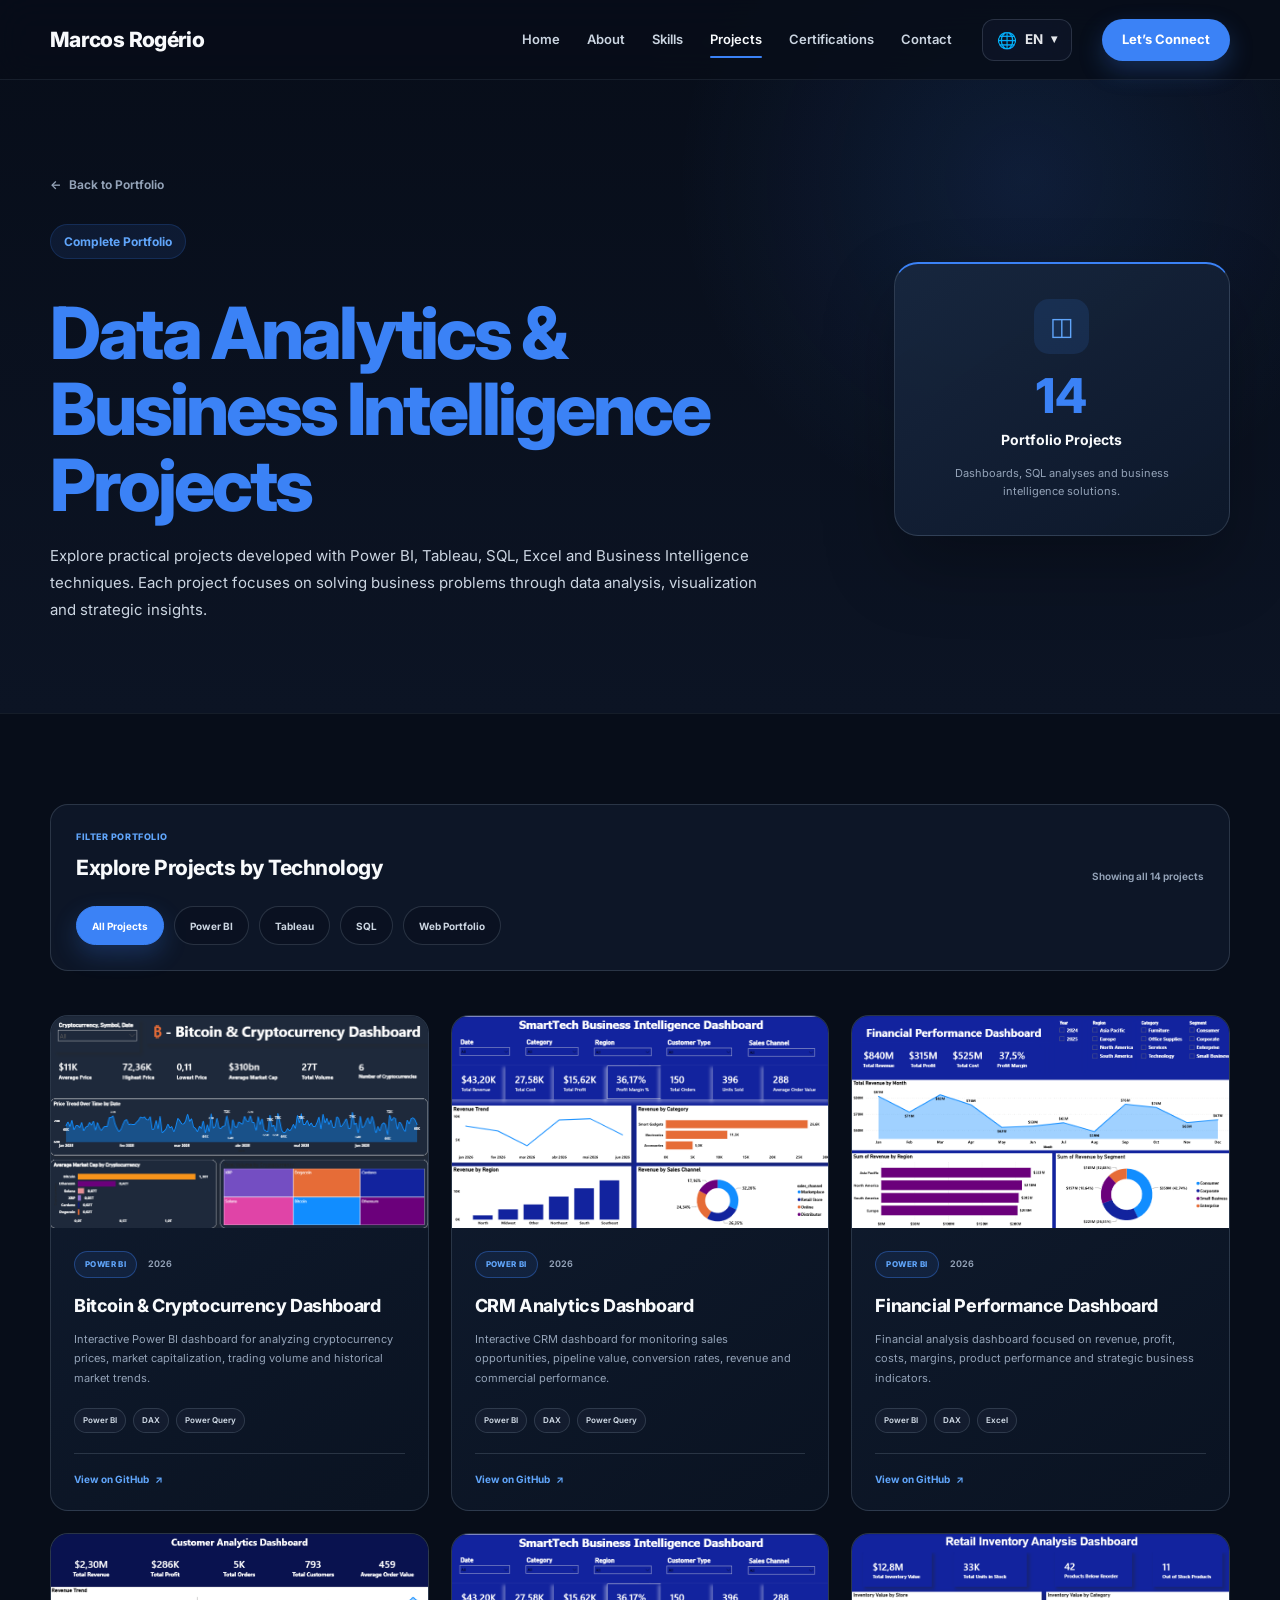
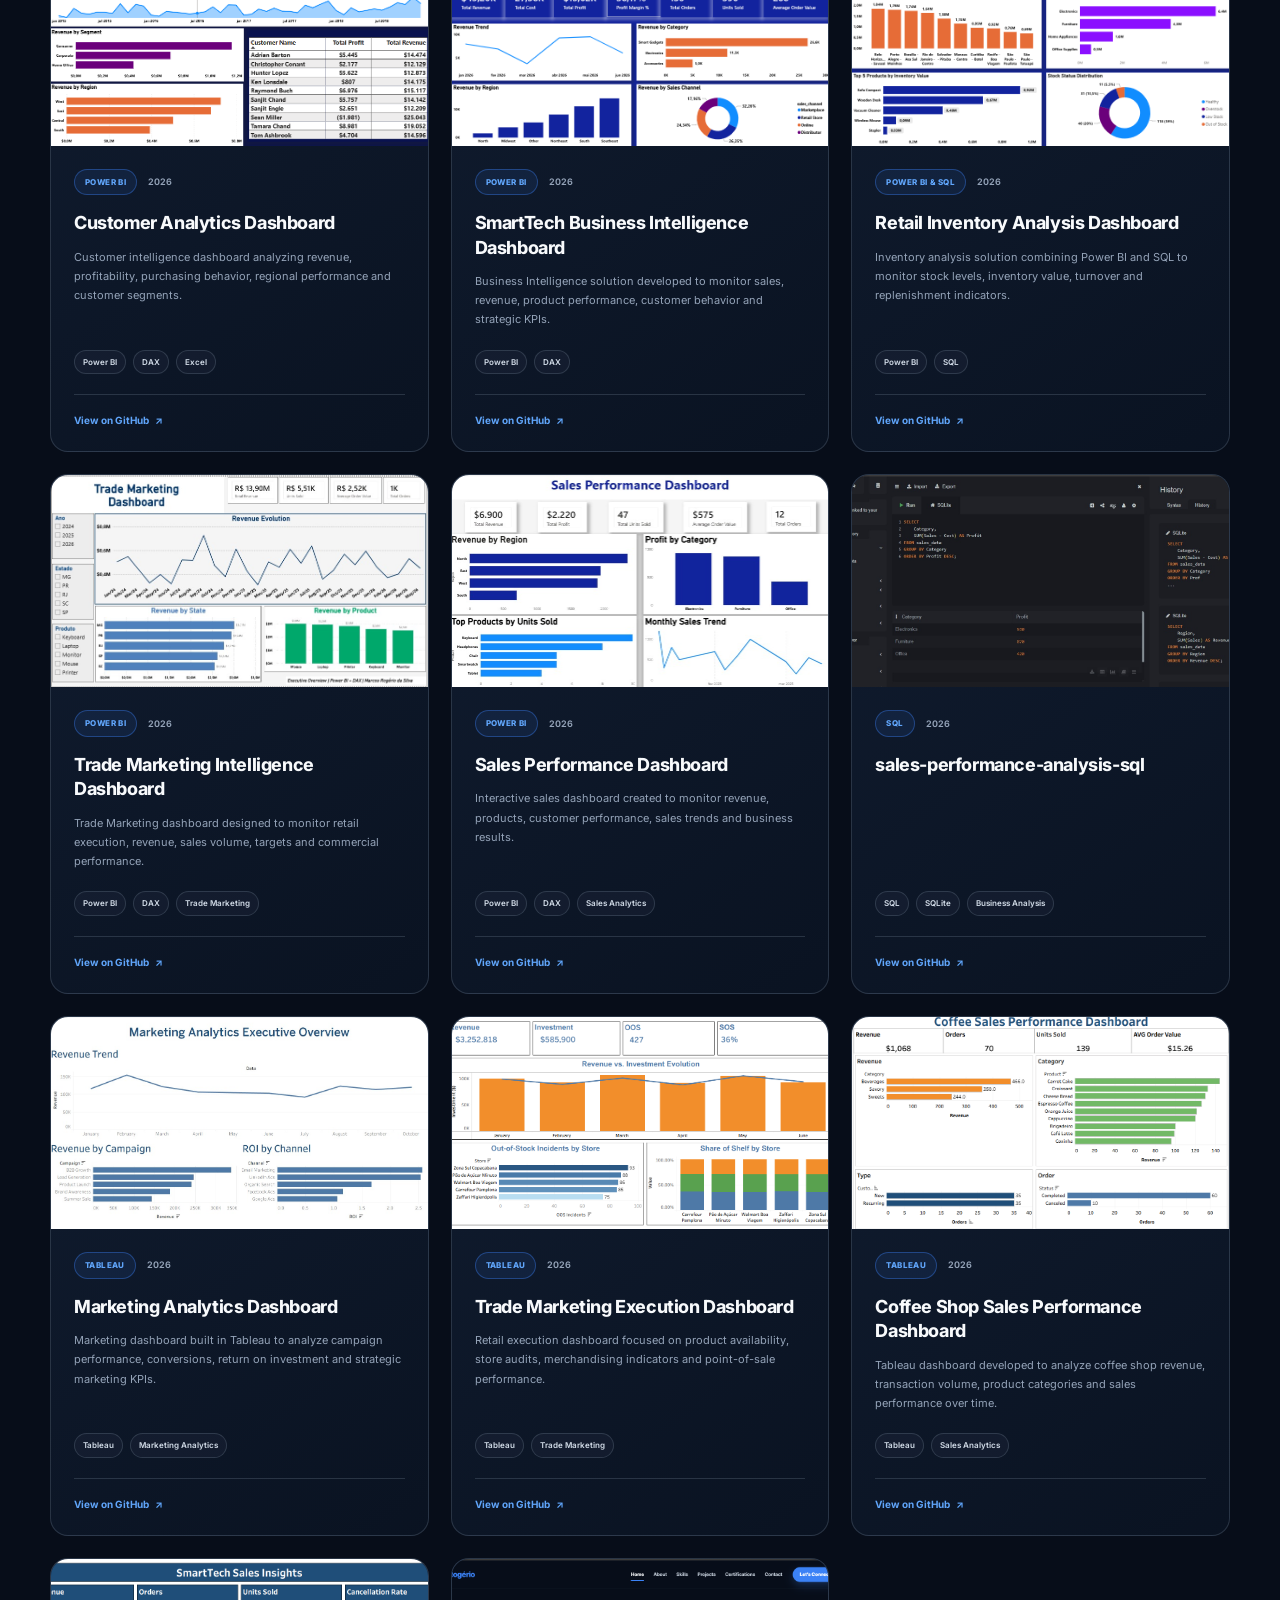
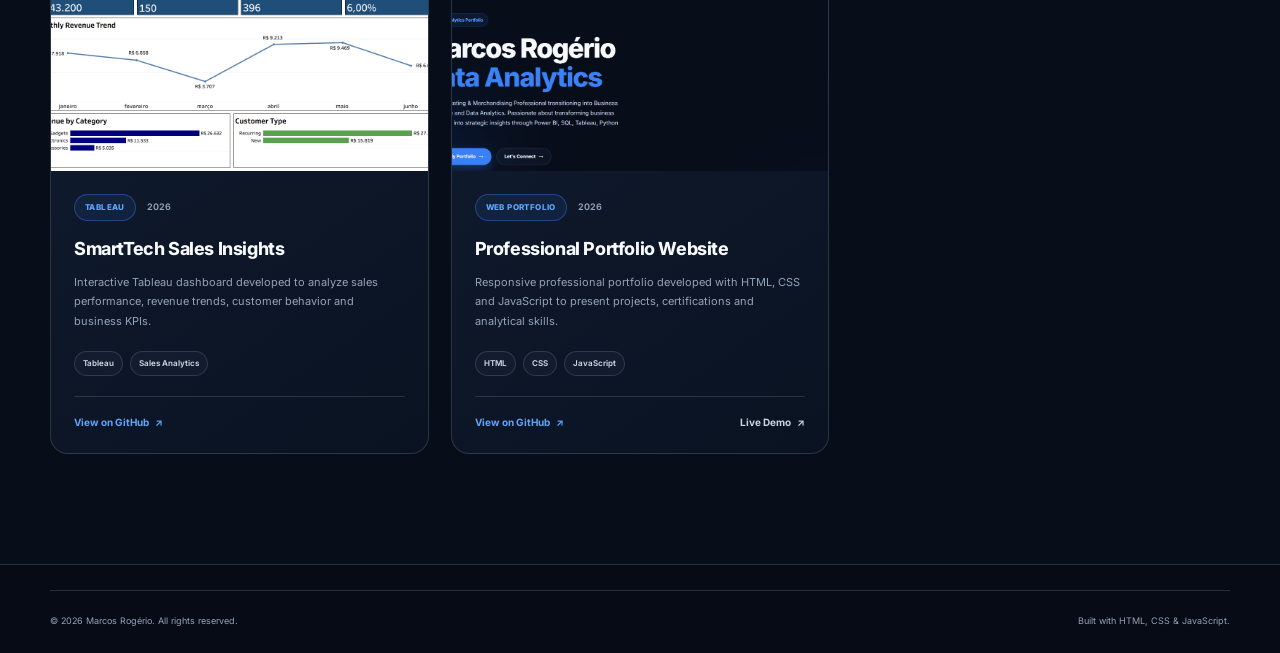
==== commit e185b314: "Release Portfolio Website v2.0 with multilingual support" ====
--- a/projects.html
+++ b/projects.html
@@ -1,20 +1,78 @@
 <!doctype html>
 
-<html lang="en">
+<html lang="en" data-page="projects">
   <head>
     <meta charset="UTF-8" />
 
     <meta name="viewport" content="width=device-width, initial-scale=1.0" />
 
-    <meta
+    <!-- Primary SEO -->
+    <meta
+      id="pageDescription"
       name="description"
-      content="Data Analytics, Business Intelligence, Power BI, Tableau and SQL projects developed by Marcos Rogério."
-    />
+      content="Explore Data Analytics, Business Intelligence, Power BI, Tableau and SQL projects developed by Marcos Rogério."
+    />
+
+    <meta name="author" content="Marcos Rogério" />
+
+    <meta name="robots" content="index, follow" />
 
     <title>Projects | Marcos Rogério — Data Analytics</title>
 
+    <!-- Canonical -->
+    <link rel="canonical" href="https://marcosrdevbr.github.io/projects.html" />
+
+    <!-- Open Graph -->
+    <meta
+      id="openGraphTitle"
+      property="og:title"
+      content="Projects | Marcos Rogério — Data Analytics"
+    />
+
+    <meta
+      id="openGraphDescription"
+      property="og:description"
+      content="Explore Data Analytics, Business Intelligence, Power BI, Tableau and SQL projects developed by Marcos Rogério."
+    />
+
+    <meta property="og:type" content="website" />
+
+    <meta
+      property="og:url"
+      content="https://marcosrdevbr.github.io/projects.html"
+    />
+
+    <meta
+      property="og:image"
+      content="https://marcosrdevbr.github.io/assets/images/portfolio-banner.png"
+    />
+
+    <meta
+      property="og:site_name"
+      content="Marcos Rogério | Data Analytics Portfolio"
+    />
+
+    <!-- Twitter Card -->
+    <meta name="twitter:card" content="summary_large_image" />
+
+    <meta
+      id="twitterTitle"
+      name="twitter:title"
+      content="Projects | Marcos Rogério — Data Analytics"
+    />
+
+    <meta
+      id="twitterDescription"
+      name="twitter:description"
+      content="Explore Data Analytics, Business Intelligence, Power BI, Tableau and SQL projects developed by Marcos Rogério."
+    />
+
+    <meta
+      name="twitter:image"
+      content="https://marcosrdevbr.github.io/assets/images/portfolio-banner.png"
+    />
+
     <!-- Google Fonts -->
-
     <link rel="preconnect" href="https://fonts.googleapis.com" />
 
     <link rel="preconnect" href="https://fonts.gstatic.com" crossorigin />
@@ -25,7 +83,6 @@
     />
 
     <!-- CSS -->
-
     <link rel="stylesheet" href="assets/css/style.css" />
   </head>
 
@@ -37,46 +94,140 @@
     <header class="header" id="header">
       <div class="container navbar">
         <!-- Logo -->
-
         <a
           href="index.html#home"
           class="logo"
           aria-label="Go to portfolio home"
+          data-i18n-aria-label="accessibility.portfolioHome"
         >
           Marcos<span>Rogério</span>
         </a>
 
         <!-- Navigation -->
-
         <nav class="navigation" id="navigation">
-          <a href="index.html#home" class="nav-link"> Home </a>
-
-          <a href="index.html#about" class="nav-link"> About </a>
-
-          <a href="index.html#skills" class="nav-link"> Skills </a>
-
-          <a href="projects.html" class="nav-link active" aria-current="page">
+          <a
+            href="index.html#home"
+            class="nav-link"
+            data-i18n="navigation.home"
+          >
+            Home
+          </a>
+
+          <a
+            href="index.html#about"
+            class="nav-link"
+            data-i18n="navigation.about"
+          >
+            About
+          </a>
+
+          <a
+            href="index.html#skills"
+            class="nav-link"
+            data-i18n="navigation.skills"
+          >
+            Skills
+          </a>
+
+          <a
+            href="projects.html"
+            class="nav-link active"
+            aria-current="page"
+            data-i18n="navigation.projects"
+          >
             Projects
           </a>
 
-          <a href="index.html#certifications" class="nav-link">
+          <a
+            href="index.html#certifications"
+            class="nav-link"
+            data-i18n="navigation.certifications"
+          >
             Certifications
           </a>
 
-          <a href="index.html#contact" class="nav-link"> Contact </a>
+          <a
+            href="index.html#contact"
+            class="nav-link"
+            data-i18n="navigation.contact"
+          >
+            Contact
+          </a>
         </nav>
 
+        <!-- Language Selector -->
+        <div class="language-dropdown" id="languageDropdown">
+          <button
+            class="language-dropdown-toggle"
+            id="languageDropdownToggle"
+            type="button"
+            aria-label="Select language"
+            data-i18n-aria-label="languageSelector.label"
+            aria-expanded="false"
+            aria-controls="languageDropdownMenu"
+          >
+            <span class="language-globe" aria-hidden="true">🌐</span>
+            <span data-current-language>EN</span>
+            <span class="language-arrow" aria-hidden="true">▾</span>
+          </button>
+
+          <div
+            class="language-dropdown-menu"
+            id="languageDropdownMenu"
+            role="menu"
+            aria-hidden="true"
+          >
+            <button
+              class="language-option"
+              type="button"
+              role="menuitem"
+              data-language="en"
+              aria-pressed="false"
+            >
+              <span class="language-code">EN</span>
+              <span data-i18n="languageSelector.english">English</span>
+            </button>
+
+            <button
+              class="language-option"
+              type="button"
+              role="menuitem"
+              data-language="pt-BR"
+              aria-pressed="false"
+            >
+              <span class="language-code">PT</span>
+              <span data-i18n="languageSelector.portuguese">Português</span>
+            </button>
+
+            <button
+              class="language-option"
+              type="button"
+              role="menuitem"
+              data-language="zh-CN"
+              aria-pressed="false"
+            >
+              <span class="language-code">中文</span>
+              <span data-i18n="languageSelector.chinese">中文</span>
+            </button>
+          </div>
+        </div>
+
         <!-- Contact Button -->
-
-        <a href="index.html#contact" class="header-button"> Let’s Connect </a>
+        <a
+          href="index.html#contact"
+          class="header-button"
+          data-i18n="navigation.connect"
+        >
+          Let’s Connect
+        </a>
 
         <!-- Mobile Menu Button -->
-
         <button
           class="menu-button"
           id="menuButton"
           type="button"
           aria-label="Open navigation menu"
+          data-i18n-aria-label="accessibility.openMenu"
           aria-expanded="false"
         >
           <span></span>
@@ -92,42 +243,58 @@
 
     <main>
       <!-- ====================================================
-         PROJECTS HERO
-    ===================================================== -->
+       PROJECTS HERO
+  ===================================================== -->
 
       <section class="projects-page-hero">
         <div class="container projects-page-hero-container">
           <div class="projects-page-introduction">
             <a href="index.html" class="projects-page-back-link">
-              <span>←</span>
-              Back to Portfolio
+              <span aria-hidden="true">←</span>
+
+              <span data-i18n="projectsPage.hero.back">
+                Back to Portfolio
+              </span>
             </a>
 
-            <span class="section-label"> Complete Portfolio </span>
+            <span class="section-label" data-i18n="projectsPage.hero.label">
+              Complete Portfolio
+            </span>
 
             <h1 class="projects-page-title">
-              Data Analytics &amp;
-              <span>Business Intelligence Projects</span>
+              <span data-i18n="projectsPage.hero.title">
+                Data Analytics &amp;
+              </span>
+
+              <span data-i18n="projectsPage.hero.titleHighlight">
+                Business Intelligence Projects
+              </span>
             </h1>
 
-            <p class="projects-page-description">
+            <p
+              class="projects-page-description"
+              data-i18n="projectsPage.hero.description"
+            >
               Explore practical projects developed with Power BI, Tableau, SQL,
               Excel and Business Intelligence techniques. Each project focuses
               on solving business problems through data analysis, visualization
-              and strategic insights.
+              and sid:tegic insights.
             </p>
           </div>
 
           <!-- Summary Card -->
-
           <div class="projects-page-summary">
-            <div class="projects-summary-icon">◫</div>
+            <div class="projects-summary-icon" aria-hidden="true">◫</div>
 
             <strong id="projectsTotal"> 0 </strong>
 
-            <span> Portfolio Projects </span>
-
-            <p>Dashboards, SQL analyses and business intelligence solutions.</p>
+            <span data-i18n="projectsPage.hero.summaryTitle">
+              Portfolio Projects
+            </span>
+
+            <p data-i18n="projectsPage.hero.summaryDescription">
+              Dashboards, SQL analyses and business intelligence solutions.
+            </p>
           </div>
         </div>
       </section>
@@ -139,31 +306,43 @@
       <section class="all-projects-section">
         <div class="container">
           <!-- Filter Area -->
-
           <div class="projects-filter-area">
             <div class="projects-filter-heading">
               <div>
-                <span class="projects-filter-label"> Filter Portfolio </span>
-
-                <h2>Explore Projects by Technology</h2>
+                <span
+                  class="projects-filter-label"
+                  data-i18n="projectsPage.filters.label"
+                >
+                  Filter Portfolio
+                </span>
+
+                <h2 data-i18n="projectsPage.filters.title">
+                  Explore Projects by Technology
+                </h2>
               </div>
 
-              <p id="projectsResultText">Showing all projects</p>
+              <p
+                id="projectsResultText"
+                data-i18n="projectsPage.filters.initialResult"
+              >
+                Showing all projects
+              </p>
             </div>
 
             <!-- Filter Buttons -->
-
             <div
               class="projects-filters"
               id="projectsFilters"
               role="group"
               aria-label="Filter projects by technology"
+              data-i18n-aria-label="projectsPage.filters.ariaLabel"
             >
               <button
                 class="project-filter-button active"
                 type="button"
                 data-filter="all"
                 aria-pressed="true"
+                data-i18n="projectsPage.filters.allProjects"
               >
                 All Projects
               </button>
@@ -200,6 +379,7 @@
                 type="button"
                 data-filter="portfolio"
                 aria-pressed="false"
+                data-i18n="projectsPage.filters.webPortfolio"
               >
                 Web Portfolio
               </button>
@@ -207,7 +387,6 @@
           </div>
 
           <!-- Projects Grid -->
-
           <div
             class="all-projects-grid"
             id="allProjectsGrid"
@@ -215,18 +394,20 @@
           ></div>
 
           <!-- Empty State -->
-
           <div class="projects-empty-state" id="projectsEmptyState" hidden>
-            <div class="projects-empty-icon">◇</div>
-
-            <h3>No projects found</h3>
-
-            <p>There are currently no projects available for this filter.</p>
+            <div class="projects-empty-icon" aria-hidden="true">◇</div>
+
+            <h3 data-i18n="projectsPage.emptyState.title">No projects found</h3>
+
+            <p data-i18n="projectsPage.emptyState.description">
+              There are currently no projects available for this filter.
+            </p>
 
             <button
               class="button button-secondary"
               id="clearProjectFilter"
               type="button"
+              data-i18n="projectsPage.emptyState.button"
             >
               Show All Projects
             </button>
@@ -240,38 +421,58 @@
   ======================================================= -->
 
     <footer class="footer projects-page-footer">
-      <div class="container">
-        <div class="footer-bottom">
-          <p>
-            © <span id="currentYear">2026</span>
-            Marcos Rogério. All rights reserved.
-          </p>
-
-          <p>Built with HTML, CSS &amp; JavaScript.</p>
-        </div>
-      </div>
-    </footer>
-
-    <!-- ======================================================
-       BACK TO TOP
-  ======================================================= -->
-
-    <button
-      class="back-to-top"
-      id="backToTop"
-      type="button"
-      aria-label="Back to top"
-      title="Back to top"
-    >
-      ↑
-    </button>
-
-    <!-- ======================================================
-       JAVASCRIPT FILES
-  ======================================================= -->
+  <div class="container">
+
+    <div class="footer-bottom">
+
+      <p>
+        © <span id="currentYear">2026</span>
+
+        <span data-i18n="footer.copyright">
+          Marcos Rogério. All rights reserved.
+        </span>
+      </p>
+
+      <p data-i18n="projectsPage.footer.development">
+        Built with HTML, CSS &amp; JavaScript.
+      </p>
+
+    </div>
+
+  </div>
+</footer>
+
+<!-- ======================================================
+     BACK TO TOP
+======================================================= -->
+
+<button
+  class="back-to-top"
+  id="backToTop"
+  type="button"
+  aria-label="Back to top"
+  data-i18n-aria-label="footer.backToTop"
+  title="Back to top"
+  data-i18n-title="footer.backToTop"
+>
+  ↑
+</button>
+
+
+    <!-- ==========================================================
+     TRANSLATION FILES
+========================================================== -->
+
+    <script src="assets/translations/en.js"></script>
+    <script src="assets/translations/pt-BR.js"></script>
+    <script src="assets/translations/zh-CN.js"></script>
+
+    <!-- ==========================================================
+     JAVASCRIPT FILES
+========================================================== -->
 
     <script src="assets/js/projects.js"></script>
-
     <script src="assets/js/script.js"></script>
+    <script src="assets/js/language.js"></script>
   </body>
 </html>
--- a/assets/css/style.css
+++ b/assets/css/style.css
@@ -1,3 +1,22 @@
+/*
+============================================================
+
+Portfolio Website
+
+Copyright © 2026 Marcos Rogério
+All rights reserved.
+
+This source code is publicly available for portfolio
+presentation and educational purposes only.
+
+You are welcome to study and learn from this project.
+
+Copying or reproducing the design, branding, visual identity,
+or content without prior written permission is prohibited.
+
+============================================================
+*/
+
 /* ==========================================================
    CSS VARIABLES
 ========================================================== */
@@ -139,6 +158,11 @@
 .logo {
   flex-shrink: 0;
 
+  display: inline-flex;
+  align-items: center;
+
+  gap: 5px;
+
   font-size: 21px;
   font-weight: 800;
 
@@ -147,8 +171,9 @@
   color: var(--text-primary);
 }
 
-.logo span {
+.logo strong {
   color: var(--primary-color);
+  font-weight: inherit;
 }
 
 /* ==========================================================
@@ -646,7 +671,6 @@
   right: -5px;
   bottom: 20px;
 }
-
 
 /* ==========================================================
    HERO BACKGROUND EFFECTS
@@ -4208,3 +4232,206 @@
     padding: 21px;
   }
 }
+
+/* ==========================================================
+   LANGUAGE DROPDOWN
+========================================================== */
+
+.language-dropdown {
+  position: relative;
+  flex-shrink: 0;
+}
+
+.language-dropdown-toggle {
+  min-width: 86px;
+  height: 42px;
+
+  display: inline-flex;
+  align-items: center;
+  justify-content: center;
+
+  gap: 8px;
+
+  padding: 0 14px;
+
+  color: #e5e7eb;
+  background: rgba(15, 23, 42, 0.78);
+
+  border: 1px solid rgba(148, 163, 184, 0.22);
+  border-radius: 12px;
+
+  font: inherit;
+  font-size: 0.84rem;
+  font-weight: 700;
+
+  cursor: pointer;
+
+  backdrop-filter: blur(14px);
+  -webkit-backdrop-filter: blur(14px);
+
+  transition:
+    color 0.25s ease,
+    background 0.25s ease,
+    border-color 0.25s ease,
+    box-shadow 0.25s ease,
+    transform 0.25s ease;
+}
+
+.language-dropdown-toggle:hover {
+  color: #ffffff;
+
+  background: rgba(37, 99, 235, 0.15);
+  border-color: rgba(59, 130, 246, 0.55);
+
+  box-shadow: 0 8px 24px rgba(37, 99, 235, 0.16);
+
+  transform: translateY(-1px);
+}
+
+.language-dropdown-toggle:focus-visible {
+  outline: 2px solid #3b82f6;
+  outline-offset: 3px;
+}
+
+.language-globe {
+  font-size: 1rem;
+  line-height: 1;
+}
+
+.language-arrow {
+  font-size: 0.72rem;
+
+  transition: transform 0.25s ease;
+}
+
+.language-dropdown.open .language-arrow {
+  transform: rotate(180deg);
+}
+
+/* Dropdown menu */
+
+.language-dropdown-menu {
+  position: absolute;
+
+  top: calc(100% + 10px);
+  right: 0;
+
+  z-index: 1200;
+
+  width: 190px;
+
+  padding: 8px;
+
+  background: rgba(7, 13, 25, 0.97);
+
+  border: 1px solid rgba(148, 163, 184, 0.2);
+  border-radius: 14px;
+
+  box-shadow:
+    0 20px 50px rgba(0, 0, 0, 0.4),
+    0 0 30px rgba(37, 99, 235, 0.08);
+
+  backdrop-filter: blur(20px);
+  -webkit-backdrop-filter: blur(20px);
+
+  opacity: 0;
+  visibility: hidden;
+
+  transform: translateY(-8px) scale(0.98);
+
+  transform-origin: top right;
+
+  pointer-events: none;
+
+  transition:
+    opacity 0.2s ease,
+    visibility 0.2s ease,
+    transform 0.2s ease;
+}
+
+.language-dropdown.open .language-dropdown-menu {
+  opacity: 1;
+  visibility: visible;
+
+  transform: translateY(0) scale(1);
+
+  pointer-events: auto;
+}
+
+/* Language options */
+
+.language-option {
+  width: 100%;
+
+  display: flex;
+  align-items: center;
+
+  gap: 12px;
+
+  padding: 11px 12px;
+
+  color: #cbd5e1;
+  background: transparent;
+
+  border: 0;
+  border-radius: 9px;
+
+  font: inherit;
+  font-size: 0.88rem;
+  font-weight: 600;
+
+  text-align: left;
+
+  cursor: pointer;
+
+  transition:
+    color 0.2s ease,
+    background 0.2s ease,
+    transform 0.2s ease;
+}
+
+.language-option:hover {
+  color: #ffffff;
+  background: rgba(59, 130, 246, 0.13);
+
+  transform: translateX(2px);
+}
+
+.language-option.active {
+  color: #ffffff;
+  background: rgba(59, 130, 246, 0.2);
+}
+
+.language-option:focus-visible {
+  outline: 2px solid #3b82f6;
+  outline-offset: -2px;
+}
+
+.language-code {
+  min-width: 36px;
+
+  color: #60a5fa;
+
+  font-size: 0.75rem;
+  font-weight: 800;
+  letter-spacing: 0.04em;
+}
+
+/* Responsive adjustment */
+
+@media (max-width: 900px) {
+  .language-dropdown {
+    margin-left: auto;
+  }
+
+  .language-dropdown-toggle {
+    min-width: 78px;
+    height: 40px;
+
+    padding: 0 11px;
+  }
+
+  .language-dropdown-menu {
+    right: 0;
+  }
+}
